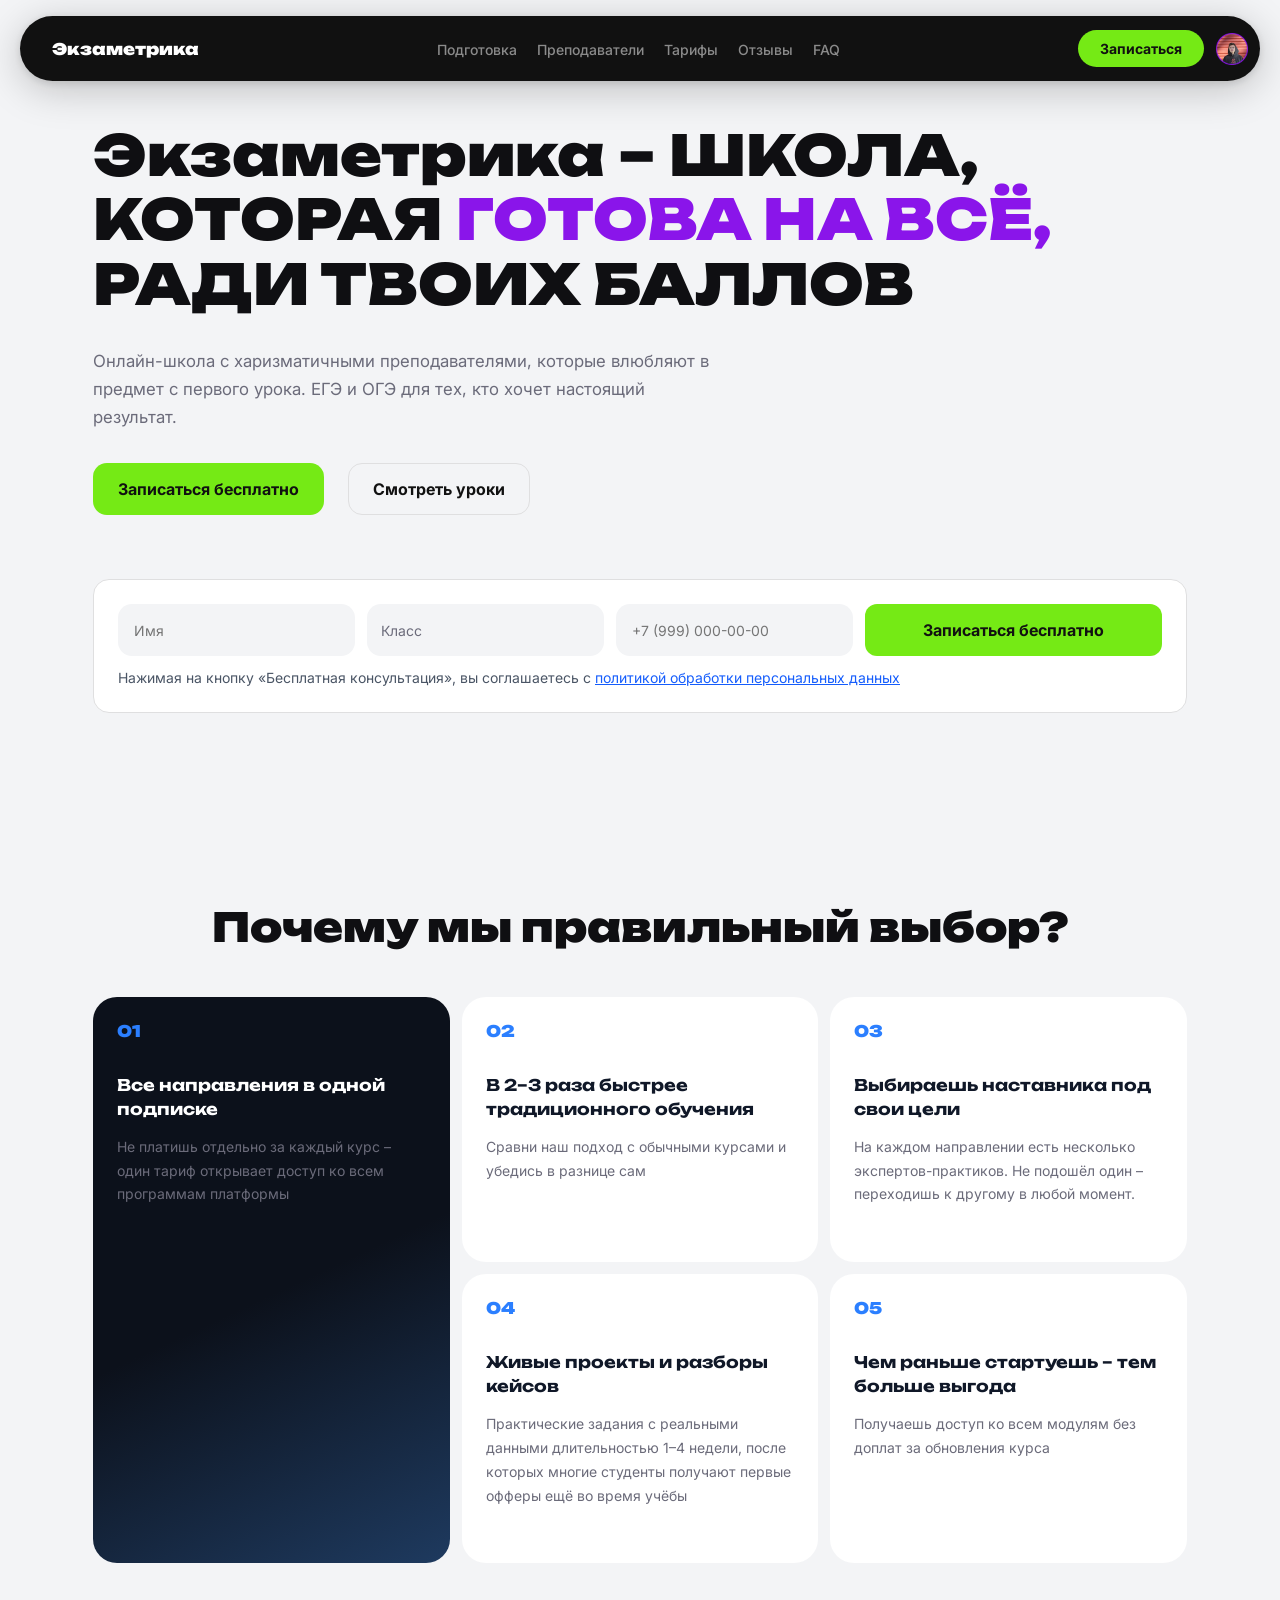
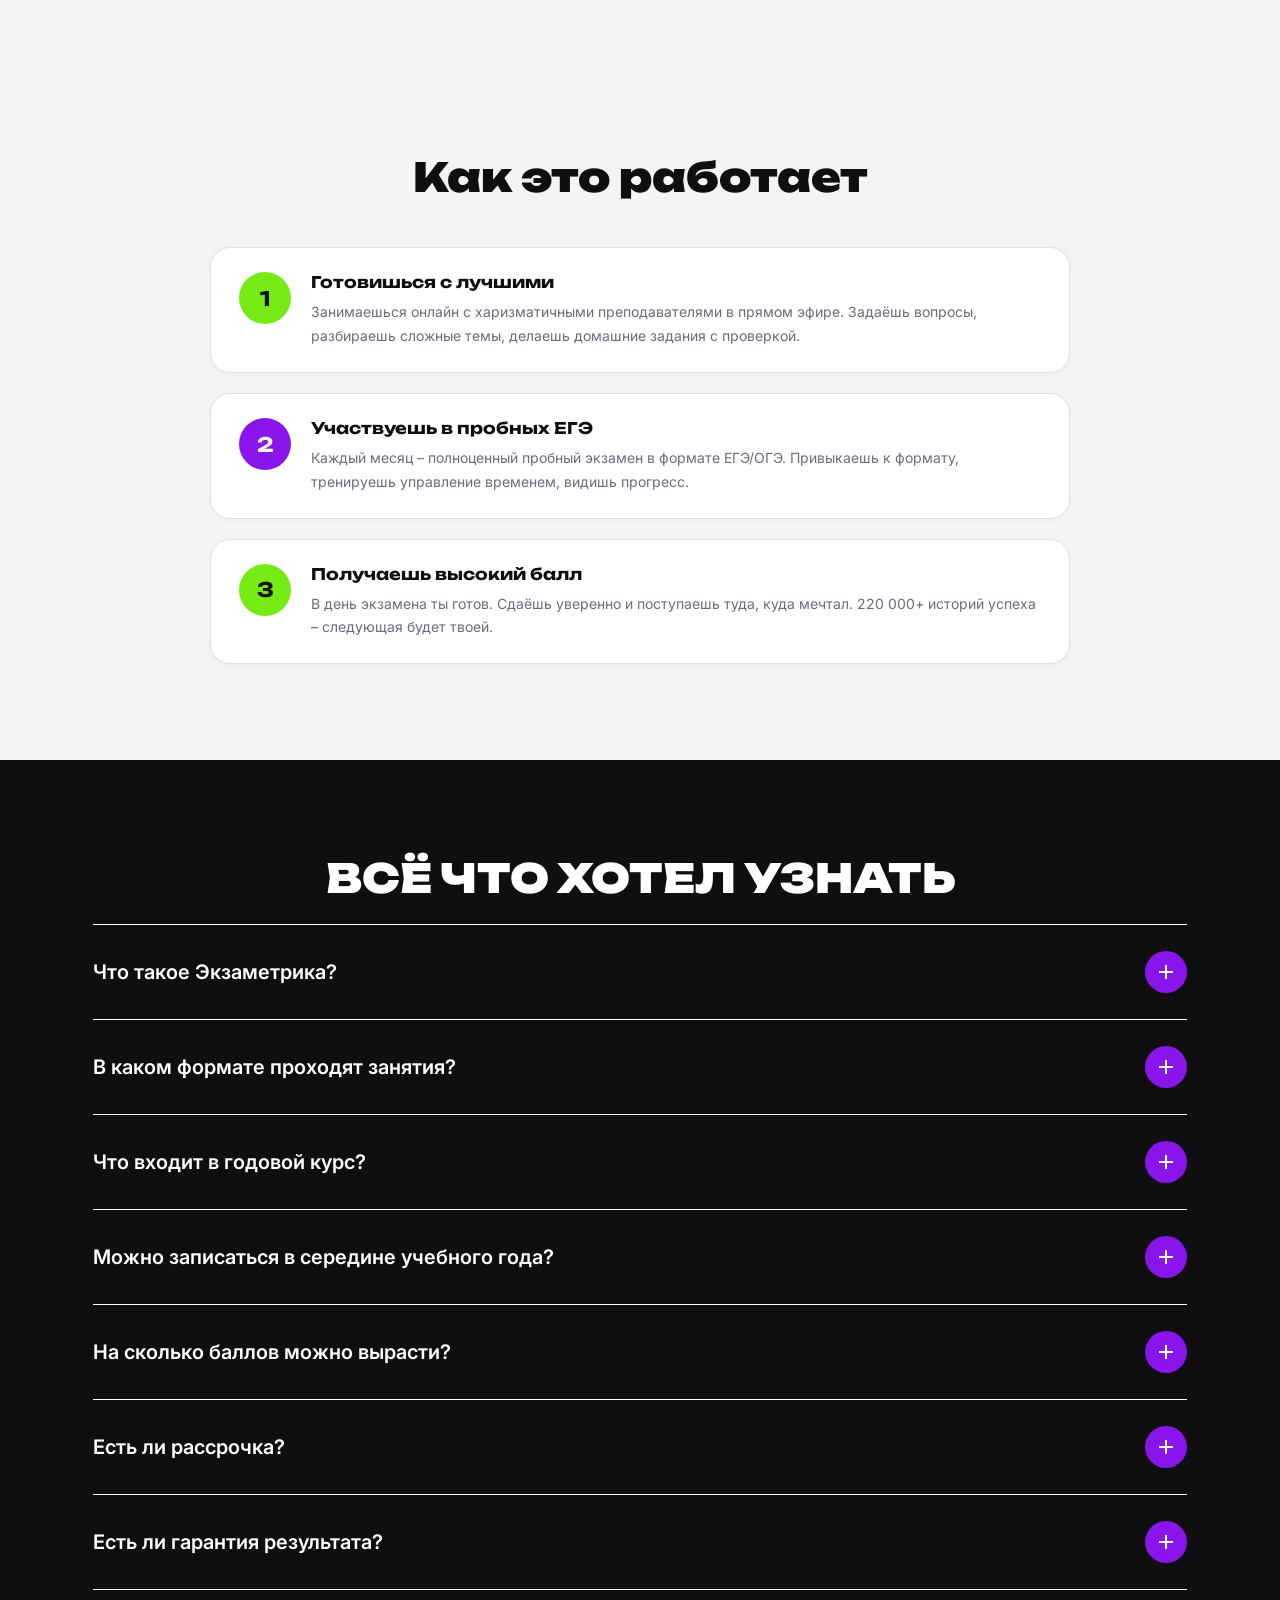
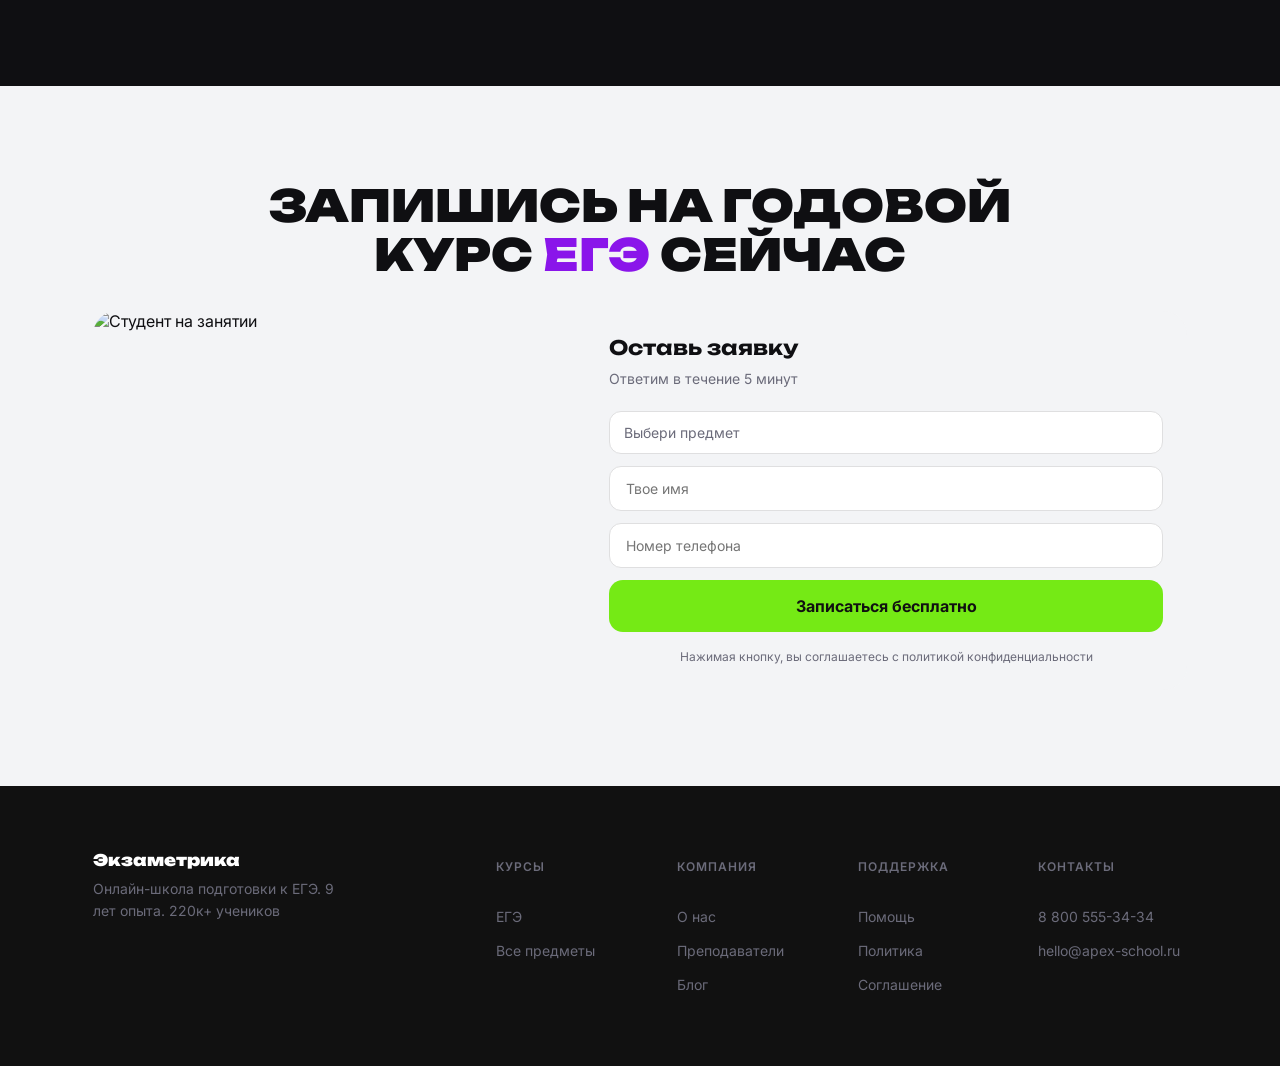
==== pages/index.html @ 59e1dd11 "feat: add backend frontend assets and docker" ====
<!DOCTYPE html>
<html lang="ru">
<head>
<meta charset="UTF-8">
<meta name="viewport" content="width=device-width, initial-scale=1.0">
<title>Экзаметрика — Онлайн-школа подготовки к ЕГЭ и ОГЭ</title>
<link rel="preconnect" href="https://fonts.googleapis.com">
<link rel="preconnect" href="https://fonts.gstatic.com" crossorigin>
<link href="https://fonts.googleapis.com/css2?family=Unbounded:wght@700;900&family=Inter:wght@400;500;600;700&display=swap" rel="stylesheet">
<link rel="stylesheet" href="/styles/style.css">
<style>
  /* ---- page-specific: Landing ---- */
  .nav-wrap{margin-bottom:-92px;} /* let hero sit up under the floating pill nav */

  .hero{padding:150px 24px 96px;}
  .hero-inner{max-width:1094px;margin:0 auto;display:flex;flex-direction:column;gap:64px;}
  .hero-copy{display:flex;flex-direction:column;gap:32px;}
  .hero-copy h1{font-size:56px;font-weight:900;line-height:1.15;}
  .hero-copy h1 .accent{color:var(--purple);}
  .hero-copy p{max-width:640px;color:var(--main-text);font-size:16.8px;line-height:1.65;margin:0;}
  .hero-ctas{display:flex;flex-wrap:wrap;gap:24px;}

  .lead-card{background:var(--white);border:1px solid var(--stroke);border-radius:16px;padding:24px;}
  .lead-form{display:flex;flex-wrap:wrap;gap:12px;}
  .lead-form .field{flex:1 1 160px;background:var(--back);border-radius:14px;padding:14px;display:flex;align-items:center;justify-content:space-between;gap:8px;color:var(--main-text);font-size:14px;}
  .lead-form .field input{border:none;background:transparent;outline:none;width:100%;font-family:'Inter',sans-serif;font-size:14px;color:var(--header);}
  .lead-form .field select{border:none;background:transparent;outline:none;width:100%;font-family:'Inter',sans-serif;font-size:14px;color:var(--main-text);appearance:none;}
  .lead-form .btn-primary{flex:1 1 220px;border-radius:12px;white-space:nowrap;}
  .lead-note{padding-top:12px;font-size:14px;color:#4A5565;line-height:1.4;}
  .lead-note a{color:#155DFC;text-decoration:underline;}

  .why{padding:96px 24px;}
  .why .section-title{margin-bottom:48px;}
  .why-grid{max-width:1094px;margin:0 auto;display:grid;grid-template-columns:1fr 1fr 1fr;gap:12px;}
  .why-card{border-radius:24px;padding:24px;padding-bottom:56px;display:flex;flex-direction:column;gap:32px;min-height:230px;}
  .why-card.feature{background:linear-gradient(155deg, #0C111B 52%, #1E3A5F 100%);color:var(--white);grid-row:span 2;}
  .why-card:not(.feature){background:var(--white);}
  .why-num{font-family:'Unbounded',sans-serif;font-weight:900;font-size:16px;color:var(--blue);}
  .why-card h3{font-family:'Unbounded',sans-serif;font-size:16px;font-weight:700;line-height:1.5;margin-bottom:14px;color:#101828;}
  .why-card.feature h3{color:var(--white);}
  .why-card p{margin:0;font-size:14px;line-height:1.7;color:var(--main-text);}

  .how{padding:96px 24px;}
  .how .section-title{margin-bottom:48px;}
  .how-inner{max-width:860px;margin:0 auto;display:flex;flex-direction:column;gap:20px;}
  .how-step{background:var(--white);border:0.8px solid var(--stroke);border-radius:20px;box-shadow:0 1px 4px rgba(0,0,0,0.04);padding:24px 28px;display:flex;gap:20px;}
  .how-num{flex:0 0 52px;width:52px;height:52px;border-radius:50%;display:flex;align-items:center;justify-content:center;font-family:'Unbounded',sans-serif;font-weight:700;font-size:20px;}
  .how-step:nth-child(odd) .how-num{background:var(--green);color:var(--black);}
  .how-step:nth-child(even) .how-num{background:var(--purple);color:var(--white);}
  .how-text h3{font-family:'Unbounded',sans-serif;font-size:16px;font-weight:700;margin-bottom:8px;}
  .how-text p{margin:0;color:var(--main-text);font-size:14px;line-height:1.7;}

  .faq{background:var(--header);padding:96px 24px;}
  .faq .section-title{color:var(--white);margin-bottom:0;}
  .faq-inner{max-width:1094px;margin:0 auto;padding-top:24px;}
  .faq-item{border-top:0.8px solid var(--white);}
  .faq-item:last-child{border-bottom:0.8px solid var(--white);}
  .faq-q{width:100%;background:none;border:none;cursor:pointer;padding:26px 0;display:flex;align-items:center;justify-content:space-between;gap:16px;color:var(--white);font-size:20px;font-family:'Inter',sans-serif;font-weight:600;text-align:left;}
  .faq-icon{flex:0 0 42px;width:42px;height:42px;border-radius:50%;background:var(--purple);display:flex;align-items:center;justify-content:center;position:relative;}
  .faq-icon::before,.faq-icon::after{content:'';position:absolute;background:var(--white);}
  .faq-icon::before{width:14px;height:2px;}
  .faq-icon::after{width:2px;height:14px;transition:transform .2s ease;}
  .faq-item.open .faq-icon::after{transform:scaleY(0);}
  .faq-a{max-height:0;overflow:hidden;transition:max-height .25s ease;}
  .faq-item.open .faq-a{max-height:220px;}
  .faq-a p{margin:0;padding:0 0 26px;color:#B4B4BC;font-size:15px;line-height:1.7;max-width:800px;}

  .cta-section{padding:96px 24px;}
  .cta-section .section-title{font-size:44px;}
  .cta-section .accent{color:var(--purple);}
  .cta-flex{max-width:1094px;margin:32px auto 0;display:flex;border-radius:24px;overflow:hidden;}
  .cta-flex img{width:45%;object-fit:cover;}
  .cta-form-card{flex:1;background:var(--back);padding:24px;display:flex;flex-direction:column;gap:4px;}
  .cta-form-card h3{font-family:'Unbounded',sans-serif;font-size:20px;font-weight:700;}
  .cta-form-card .sub{color:var(--main-text);font-size:14px;margin:6px 0 20px;}
  .cta-form{display:flex;flex-direction:column;gap:12px;}
  .cta-form .field{background:var(--white);border:0.67px solid var(--stroke);border-radius:12px;padding:12px 14px;display:flex;align-items:center;justify-content:space-between;color:var(--main-text);font-size:14px;}
  .cta-form .field input,.cta-form .field select{border:none;outline:none;background:transparent;width:100%;font-family:'Inter',sans-serif;font-size:14px;color:var(--header);}
  .cta-form .field select{color:var(--main-text);appearance:none;}
  .cta-form .btn-primary{width:100%;}
  .cta-fine{text-align:center;color:var(--main-text);font-size:12px;line-height:1.5;margin-top:4px;}

  /* ---- mobile nav (hamburger) ---- */
  .nav-toggle{display:none;flex-direction:column;justify-content:center;align-items:flex-end;gap:5px;width:38px;height:32px;padding:8px;background:none;border:none;cursor:pointer;flex:0 0 auto;}
  .nav-toggle span{display:block;width:22px;height:2px;background:var(--white);border-radius:2px;}
  .mobile-menu{display:none;flex-direction:column;background:var(--black,#111111);padding:8px 16px 20px;gap:2px;}
  .mobile-menu a{color:#8B8B8B;font-size:15px;font-weight:500;font-family:'Inter',sans-serif;text-decoration:none;padding:14px 4px;border-bottom:1px solid rgba(255,255,255,0.08);}
  .mobile-menu .btn-primary{width:100%;margin-top:12px;}
  .nav-wrap.menu-open .mobile-menu{display:flex;}

  /* ---- footer copyright (mobile only) ---- */
  .footer-copy{display:none;font-size:12px;color:var(--main-text);margin-top:8px;}

  @media (max-width:960px){
    .hero-copy h1{font-size:42px;}
    .why-grid{grid-template-columns:1fr 1fr;}
    .why-card.feature{grid-row:span 1;}
    .cta-flex{flex-direction:column;}
    .cta-flex img{width:100%;height:280px;}
  }

  @media (max-width:640px){
    /* header / nav */
    .nav-wrap{margin-bottom:0;}
    .nav{background:var(--black,#111111);border-radius:0;box-shadow:none;padding:0 16px;height:56px;}
    .logo{font-size:14px;}
    .nav-links,.nav-actions{display:none;}
    .nav-toggle{display:flex;}

    /* hero */
    .hero{padding:32px 16px 48px;}
    .hero-inner{gap:24px;}
    .hero-copy{gap:14px;}
    .hero-copy h1{font-size:32px;line-height:1.25;}
    .hero-copy p{font-size:14px;}
    .hero-ctas{flex-direction:column;gap:12px;width:100%;}
    .hero-ctas button{width:100%;}

    .lead-card{padding:16px;border-radius:16px;}
    .lead-form{flex-direction:column;gap:8px;}
    .lead-form .field,.lead-form .btn-primary{width:100%;flex:1 1 auto;}
    .lead-note{font-size:12px;}

    /* why */
    .why{padding:48px 16px;}
    .why .section-title{font-size:24px;margin-bottom:24px;}
    .why-grid{grid-template-columns:1fr;gap:12px;}
    .why-card{padding:24px;padding-bottom:24px;min-height:0;gap:24px;}
    .why-num{font-size:18px;font-family:'Inter',sans-serif;font-weight:600;}
    .why-card h3{font-size:14px;margin-bottom:12px;}

    /* how */
    .how{padding:0 16px 48px;}
    .how .section-title{font-size:24px;margin-bottom:24px;}
    .how-inner{gap:16px;}
    .how-step{padding:16px;border-radius:20px;gap:16px;}
    .how-num{width:52px;height:52px;flex:0 0 52px;font-size:20px;}

    /* faq */
    .faq{padding:48px 16px;}
    .faq .section-title{font-size:24px;}
    .faq-q{font-size:16px;padding:20px 0;gap:12px;}
    .faq-a p{font-size:14px;padding-bottom:20px;}

    /* cta */
    .cta-section{padding:48px 16px;}
    .cta-section .section-title{font-size:24px;}
    .cta-flex{border-radius:24px;outline:0.8px solid var(--stroke);outline-offset:-0.8px;}
    .cta-flex img{height:200px;}
    .cta-form-card{padding:24px;}
    .cta-fine{font-size:12px;}

    /* footer */
    .footer-inner{flex-direction:column;align-items:flex-start;gap:24px;padding:32px 16px 24px;}
    .footer-cols{flex-direction:column;gap:24px;width:100%;}
    .footer-copy{display:block;}
  }
</style>
</head>
<body>

<!-- =========================== HEADER =========================== -->
<div class="nav-wrap">
  <nav class="nav">
    <span class="logo">Экзаметрика</span>
    <ul class="nav-links">
      <li><a href="#how">Подготовка</a></li>
      <li><a href="#faq">Преподаватели</a></li>
      <li><a href="#cta">Тарифы</a></li>
      <li><a href="about.html#testimonials">Отзывы</a></li>
      <li><a href="#faq">FAQ</a></li>
    </ul>
    <div class="nav-actions">
      <button class="btn-primary btn-pill">Записаться</button>
      <!-- ===== АВАТАР ===== -->
      <a href="/dashboard" class="nav-avatar" id="navAvatar" title="Личный кабинет">
        <img src="/assets/Avatar.png" alt="Аватар пользователя" width="32" height="32" id="avatarImage">
      </a>
      <!-- ================= -->
    </div>
    <button class="nav-toggle" aria-label="Открыть меню" onclick="document.querySelector('.nav-wrap').classList.toggle('menu-open')">
      <span></span><span></span><span></span>
    </button>
  </nav>
  <div class="mobile-menu">
    <a href="#how">Подготовка</a>
    <a href="#faq">Преподаватели</a>
    <a href="#cta">Тарифы</a>
    <a href="about.html#testimonials">Отзывы</a>
    <a href="#faq">FAQ</a>
    <button class="btn-primary">Записаться</button>
    <a href="/dashboard" class="mobile-avatar">Личный кабинет</a>
  </div>
</div>
<!-- ================================================================= -->

<header class="hero">
  <div class="hero-inner">
    <div class="hero-copy">
      <h1>Экзаметрика – ШКОЛА,<br>КОТОРАЯ <span class="accent">ГОТОВА НА ВСЁ,</span><br>РАДИ ТВОИХ БАЛЛОВ</h1>
      <p>Онлайн-школа с харизматичными преподавателями, которые влюбляют в предмет с первого урока. ЕГЭ и ОГЭ для тех, кто хочет настоящий результат.</p>
      <div class="hero-ctas">
        <button class="btn-primary">Записаться бесплатно</button>
        <button class="btn-outline">Смотреть уроки</button>
      </div>
    </div>

    <div class="lead-card">
      <form class="lead-form" onsubmit="return false;">
        <label class="field"><input type="text" placeholder="Имя"></label>
        <label class="field">
          <select>
            <option value="" selected disabled>Класс</option>
            <option>9 класс</option>
            <option>10 класс</option>
            <option>11 класс</option>
          </select>
        </label>
        <label class="field"><input type="tel" placeholder="+7 (999) 000-00-00"></label>
        <button type="submit" class="btn-primary">Записаться бесплатно</button>
      </form>
      <div class="lead-note">Нажимая на кнопку «Бесплатная консультация», вы соглашаетесь с <a href="#">политикой обработки персональных данных</a></div>
    </div>
  </div>
</header>

<section class="why" id="why">
  <h2 class="section-title">Почему мы правильный выбор?</h2>
  <div class="why-grid">
    <div class="why-card feature">
      <span class="why-num">01</span>
      <div>
        <h3>Все направления в одной подписке</h3>
        <p>Не платишь отдельно за каждый курс – один тариф открывает доступ ко всем программам платформы</p>
      </div>
    </div>
    <div class="why-card">
      <span class="why-num">02</span>
      <div>
        <h3>В 2–3 раза быстрее традиционного обучения</h3>
        <p>Сравни наш подход с обычными курсами и убедись в разнице сам</p>
      </div>
    </div>
    <div class="why-card">
      <span class="why-num">03</span>
      <div>
        <h3>Выбираешь наставника под свои цели</h3>
        <p>На каждом направлении есть несколько экспертов-практиков. Не подошёл один – переходишь к другому в любой момент.</p>
      </div>
    </div>
    <div class="why-card">
      <span class="why-num">04</span>
      <div>
        <h3>Живые проекты и разборы кейсов</h3>
        <p>Практические задания с реальными данными длительностью 1–4 недели, после которых многие студенты получают первые офферы ещё во время учёбы</p>
      </div>
    </div>
    <div class="why-card">
      <span class="why-num">05</span>
      <div>
        <h3>Чем раньше стартуешь – тем больше выгода</h3>
        <p>Получаешь доступ ко всем модулям без доплат за обновления курса</p>
      </div>
    </div>
  </div>
</section>

<section class="how" id="how">
  <h2 class="section-title">Как это работает</h2>
  <div class="how-inner">
    <div class="how-step">
      <div class="how-num">1</div>
      <div class="how-text">
        <h3>Готовишься с лучшими</h3>
        <p>Занимаешься онлайн с харизматичными преподавателями в прямом эфире. Задаёшь вопросы, разбираешь сложные темы, делаешь домашние задания с проверкой.</p>
      </div>
    </div>
    <div class="how-step">
      <div class="how-num">2</div>
      <div class="how-text">
        <h3>Участвуешь в пробных ЕГЭ</h3>
        <p>Каждый месяц – полноценный пробный экзамен в формате ЕГЭ/ОГЭ. Привыкаешь к формату, тренируешь управление временем, видишь прогресс.</p>
      </div>
    </div>
    <div class="how-step">
      <div class="how-num">3</div>
      <div class="how-text">
        <h3>Получаешь высокий балл</h3>
        <p>В день экзамена ты готов. Сдаёшь уверенно и поступаешь туда, куда мечтал. 220 000+ историй успеха – следующая будет твоей.</p>
      </div>
    </div>
  </div>
</section>

<section class="faq" id="faq">
  <h2 class="section-title">ВСЁ ЧТО ХОТЕЛ УЗНАТЬ</h2>
  <div class="faq-inner">
    <div class="faq-item">
      <button class="faq-q"><span>Что такое Экзаметрика?</span><span class="faq-icon"></span></button>
      <div class="faq-a"><p>Экзаметрика — онлайн-школа подготовки к ЕГЭ и ОГЭ с 9-летним опытом и более чем 220 000 учеников, прошедших курс.</p></div>
    </div>
    <div class="faq-item">
      <button class="faq-q"><span>В каком формате проходят занятия?</span><span class="faq-icon"></span></button>
      <div class="faq-a"><p>Занятия проходят онлайн в прямом эфире с преподавателем: можно задавать вопросы в моменте и получать обратную связь по домашним заданиям.</p></div>
    </div>
    <div class="faq-item">
      <button class="faq-q"><span>Что входит в годовой курс?</span><span class="faq-icon"></span></button>
      <div class="faq-a"><p>Полная программа предмета, ежемесячные пробные экзамены, проверка домашних заданий и доступ ко всем обновлениям курса без доплат.</p></div>
    </div>
    <div class="faq-item">
      <button class="faq-q"><span>Можно записаться в середине учебного года?</span><span class="faq-icon"></span></button>
      <div class="faq-a"><p>Да, запись открыта в любое время — программа построена так, чтобы можно было быстро наверстать пройденные темы.</p></div>
    </div>
    <div class="faq-item">
      <button class="faq-q"><span>На сколько баллов можно вырасти?</span><span class="faq-icon"></span></button>
      <div class="faq-a"><p>Рост зависит от стартового уровня и вовлечённости, но регулярные пробные экзамены помогают отслеживать прогресс каждый месяц.</p></div>
    </div>
    <div class="faq-item">
      <button class="faq-q"><span>Есть ли рассрочка?</span><span class="faq-icon"></span></button>
      <div class="faq-a"><p>Да, оплату можно разбить на несколько платежей — подробности уточняйте у менеджера при записи.</p></div>
    </div>
    <div class="faq-item">
      <button class="faq-q"><span>Есть ли гарантия результата?</span><span class="faq-icon"></span></button>
      <div class="faq-a"><p>Мы даём чёткую структуру подготовки и регулярный контроль прогресса, чтобы результат зависел только от системной работы, а не от случая.</p></div>
    </div>
  </div>
</section>

<section class="cta-section" id="cta">
  <h2 class="section-title">ЗАПИШИСЬ НА ГОДОВОЙ<br>КУРС <span class="accent">ЕГЭ</span> СЕЙЧАС</h2>
  <div class="cta-flex">
    <img src="https://placehold.co/563x393" alt="Студент на занятии">
    <div class="cta-form-card">
      <h3>Оставь заявку</h3>
      <p class="sub">Ответим в течение 5 минут</p>
      <form class="cta-form" onsubmit="return false;">
        <label class="field">
          <select>
            <option value="" selected disabled>Выбери предмет</option>
            <option>Русский язык</option>
            <option>Математика</option>
            <option>Обществознание</option>
            <option>Физика</option>
          </select>
        </label>
        <label class="field"><input type="text" placeholder="Твое имя"></label>
        <label class="field"><input type="tel" placeholder="Номер телефона"></label>
        <button type="submit" class="btn-primary">Записаться бесплатно</button>
        <div class="cta-fine">Нажимая кнопку, вы соглашаетесь с политикой конфиденциальности</div>
      </form>
    </div>
  </div>
</section>

<!-- =========================== FOOTER (future: includes/footer.php) =========================== -->
<footer class="site-footer">
  <div class="footer-inner">
    <div class="footer-brand">
      <span class="logo">Экзаметрика</span>
      <p>Онлайн-школа подготовки к ЕГЭ. 9 лет опыта. 220к+ учеников</p>
      <div class="footer-copy">© 2026 Экзаметрика. Все права защищены.</div>
    </div>
    <div class="footer-cols">
      <div class="footer-col">
        <span class="label">КУРСЫ</span>
        <a href="#">ЕГЭ</a>
        <a href="#">Все предметы</a>
      </div>
      <div class="footer-col">
        <span class="label">КОМПАНИЯ</span>
        <a href="about.html">О нас</a>
        <a href="#">Преподаватели</a>
        <a href="#">Блог</a>
      </div>
      <div class="footer-col">
        <span class="label">ПОДДЕРЖКА</span>
        <a href="#">Помощь</a>
        <a href="#">Политика</a>
        <a href="#">Соглашение</a>
      </div>
      <div class="footer-col">
        <span class="label">КОНТАКТЫ</span>
        <span>8 800 555-34-34</span>
        <span>hello@apex-school.ru</span>
      </div>
    </div>
  </div>
</footer>
<!-- ============================================================================================ -->

<script>
  document.querySelectorAll('.faq-item').forEach(function(item){
    item.querySelector('.faq-q').addEventListener('click', function(){
      var isOpen = item.classList.contains('open');
      document.querySelectorAll('.faq-item.open').forEach(function(el){ el.classList.remove('open'); });
      if(!isOpen){ item.classList.add('open'); }
    });
  });

  // close mobile menu when a link inside it is clicked
  document.querySelectorAll('.mobile-menu a, .mobile-menu button').forEach(function(el){
    el.addEventListener('click', function(){
      document.querySelector('.nav-wrap').classList.remove('menu-open');
    });
  });
</script>

</body>
</html>
---- styles/style.css ----
/* =====================================================================
   ЭКЗАМЕТРИКА — shared stylesheet
   Loaded by every page. Holds design tokens, the two nav variants
   (marketing pill nav + logged-in app nav), the shared footer, buttons
   and card primitives, so page-specific CSS only has to describe that
   page's unique layout.

   Future backend note: header/nav markup and footer markup are
   identical byte-for-byte across pages on purpose — when the PHP
   backend lands, these blocks become includes/header.php and
   includes/footer.php with zero markup changes needed.
   ===================================================================== */

:root{
  --black:#111111;
  --header:#0F0F12;
  --white:#ffffff;
  --back:#F3F4F6;
  --stroke:#DFDFE0;
  --main-text:#6B6B7A;
  --green:#75EA15;
  --purple:#8A15EA;
  --blue:#2B7FFF;
  --dark-blue:#1E3A5F;
  --red:#F04438;
  --orange:#F79009;
  --green-alt:#12B76A;
  --status-done-bg:#E2FCDA;
  --status-done-text:#1E5A13;
  --status-progress-bg:#FFF1CC;
  --status-progress-text:#8A5C00;
  --status-none-bg:#F3F4F6;
  --status-none-text:#4E4E5E;
  --video-bg:#E8F0FF;
}

*{box-sizing:border-box;}
html{scroll-behavior:smooth;}
body{
  margin:0;
  font-family:'Inter',sans-serif;
  color:var(--header);
  background:var(--back);
  -webkit-font-smoothing:antialiased;
}
h1,h2,h3,.display{
  font-family:'Unbounded',sans-serif;
  margin:0;
}
a{color:inherit;text-decoration:none;}
img{max-width:100%;display:block;}
ul{list-style:none;margin:0;padding:0;}

.container{max-width:1094px;margin:0 auto;padding:0 24px;}
.wide-container{max-width:1440px;margin:0 auto;padding:0 24px;}

.section-title{
  text-align:center;
  font-size:40px;
  font-weight:900;
  line-height:1.1;
}

/* ---------- Buttons ---------- */
button,.btn{
  font-family:'Inter',sans-serif;
  font-weight:700;
  font-size:16px;
  border:none;
  cursor:pointer;
  border-radius:14px;
  padding:16px 25px;
  text-align:center;
  transition:transform .15s ease, box-shadow .15s ease;
}
.btn-primary{background:var(--green);color:var(--black);}
.btn-primary:hover{transform:translateY(-1px);box-shadow:0 6px 16px rgba(117,234,21,0.35);}
.btn-outline{background:transparent;color:var(--black);outline:1px solid var(--stroke);outline-offset:-1px;}
.btn-outline:hover{background:rgba(0,0,0,0.03);}
.btn-soft{
  background:var(--back);
  color:var(--black);
  border-radius:14px;
  padding:12px 25px;
  font-weight:700;
  font-size:16px;
  width:100%;
  text-align:center;
}
.btn-soft:hover{background:#e9eaec;}
.btn-pill{
  border-radius:100px;
  padding:10px 22px;
  font-size:14px;
  white-space:nowrap;
}

/* ---------- Cards ---------- */
.card{
  background:var(--white);
  border:1px solid var(--stroke);
  border-radius:24px;
  padding:32px;
}
.mini-stat{
  background:var(--white);
  border:1px solid var(--stroke);
  border-radius:20px;
  padding:20px 24px;
  display:flex;
  flex-direction:column;
  gap:4px;
  min-width:130px;
  flex:1;
}
.mini-stat .num{font-family:'Inter',sans-serif;font-weight:600;font-size:24px;}
.mini-stat .label{color:var(--main-text);font-size:14px;}

/* =====================================================================
   MARKETING NAV — public/marketing pages (landing, about, etc.)
   ===================================================================== */
.nav-wrap{
  position:sticky;
  top:16px;
  z-index:50;
  display:flex;
  justify-content:center;
  padding:0 20px;
}
.nav{
  width:100%;
  max-width:1320px;
  background:var(--black);
  border-radius:100px;
  box-shadow:0 2px 8px rgba(0,0,0,0.12), 0 8px 40px rgba(0,0,0,0.22);
  display:flex;
  align-items:center;
  justify-content:space-between;
  padding:14px 12px 14px 32px;
  gap:16px;
}
.nav .logo{color:var(--white);font-size:16px;font-weight:900;white-space:nowrap;font-family:'Unbounded',sans-serif;}
.nav-links{display:flex;align-items:center;gap:20px;}
.nav-links a{color:#8B8B8B;font-size:14px;font-weight:500;}
.nav-links a:hover,.nav-links a.active{color:var(--white);}
.nav-actions{display:flex;align-items:center;gap:12px;}

/* =====================================================================
   APP NAV — logged-in student area (dashboard, knowledge base, etc.)
   ===================================================================== */
.app-nav-wrap{padding:24px 60px 0;}
.app-nav{
  height:64px;
  padding:0 10px 0 40px;
  background:var(--black);
  border-radius:100px;
  box-shadow:0 2px 8px rgba(0,0,0,0.12);
  display:flex;
  align-items:center;
  justify-content:space-between;
  gap:16px;
}
.app-nav .logo{color:var(--white);font-size:16px;font-weight:900;font-family:'Unbounded',sans-serif;}
.app-nav-links{display:flex;align-items:center;gap:24px;}
.app-nav-links a{color:#8B8B8B;font-size:14px;font-weight:500;}
.app-nav-links a:hover{color:#cfcfcf;}
.app-nav-links a.active{color:var(--white);}
.app-nav-actions{display:flex;align-items:center;gap:16px;}
.score-badge{
  padding:6px 12px;
  background:var(--dark-blue);
  border-radius:100px;
  color:var(--green);
  font-size:12px;
  font-weight:700;
  white-space:nowrap;
}
.avatar{width:36px;height:36px;border-radius:50%;object-fit:cover;}

/* Breadcrumb (app pages) */
.breadcrumb-wrap{padding:16px 60px;}
.breadcrumb{display:flex;flex-wrap:wrap;align-items:center;gap:8px;font-size:14px;color:#737373;}
.breadcrumb a{color:#737373;}
.breadcrumb a:hover{color:var(--header);}
.breadcrumb .sep{font-size:12px;color:#737373;}
.breadcrumb .current{color:#1A1A1A;}

/* Shared width for content under the app nav */
.app-container{max-width:1096px;margin:0 auto;padding:0 24px 96px;}

/* =====================================================================
   FOOTER — identical on every page
   ===================================================================== */
.site-footer{background:var(--black);padding:64px 24px;}
.footer-inner{
  max-width:1094px;
  margin:0 auto;
  display:flex;
  flex-wrap:wrap;
  gap:48px;
  justify-content:space-between;
}
.footer-brand{flex:1 1 260px;display:flex;flex-direction:column;gap:8px;}
.footer-brand .logo{color:var(--white);font-family:'Unbounded',sans-serif;font-weight:900;font-size:16px;}
.footer-brand p{margin:0;color:var(--main-text);font-size:14px;line-height:1.6;max-width:260px;}
.footer-cols{display:flex;flex-wrap:wrap;gap:32px;flex:2 1 500px;}
.footer-col{flex:1 1 130px;display:flex;flex-direction:column;}
.footer-col .label{color:var(--main-text);font-size:12px;font-weight:600;letter-spacing:1px;margin-bottom:16px;}
.footer-col a,.footer-col span{color:var(--main-text);font-size:14px;line-height:24px;padding:5px 0;}
.footer-col a:hover{color:var(--white);}

/* =====================================================================
   Responsive — shared chrome
   ===================================================================== */
@media (max-width:960px){
  .nav-links,.app-nav-links{display:none;}
  .section-title{font-size:32px;}
}
@media (max-width:640px){
  .nav{padding:10px 10px 10px 20px;}
  .app-nav-wrap{padding:16px 20px 0;}
  .app-nav{padding:0 8px 0 20px;}
  .breadcrumb-wrap{padding:12px 20px;}
  .site-footer{padding:48px 20px;}
}
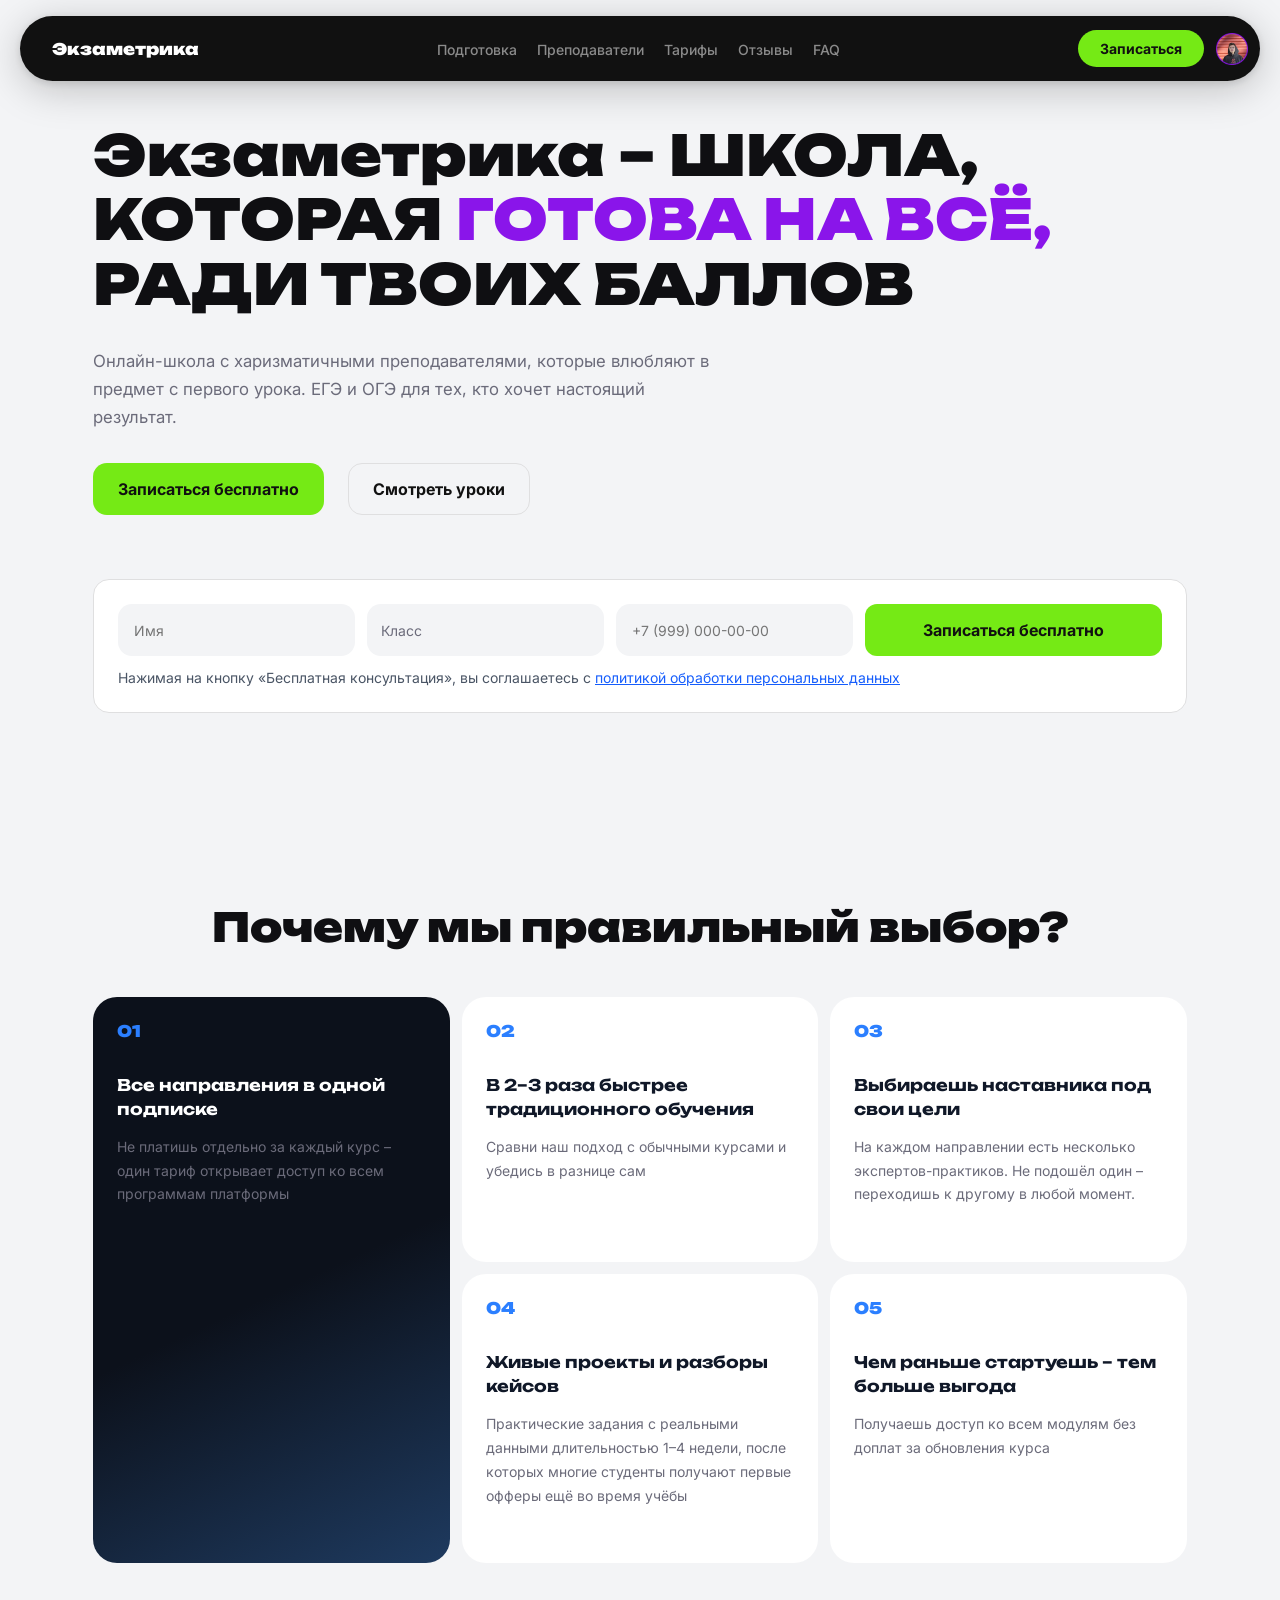
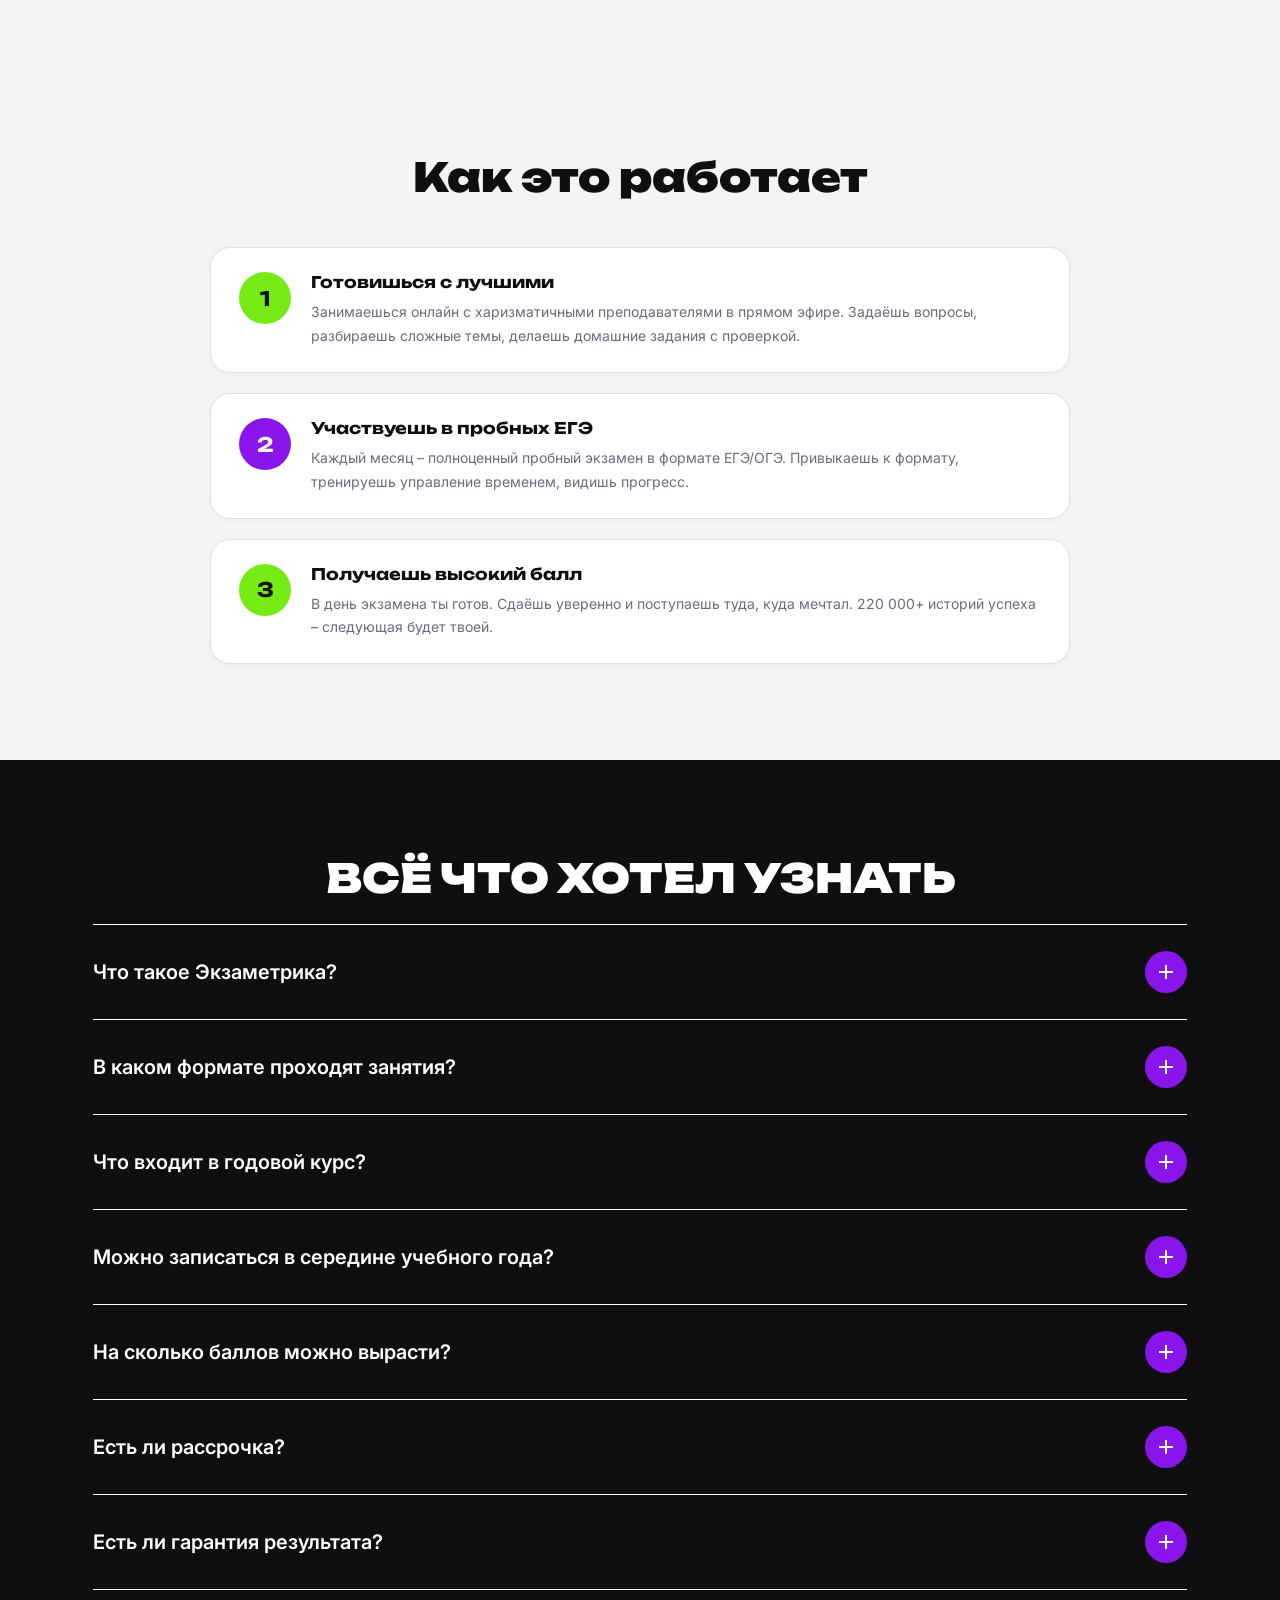
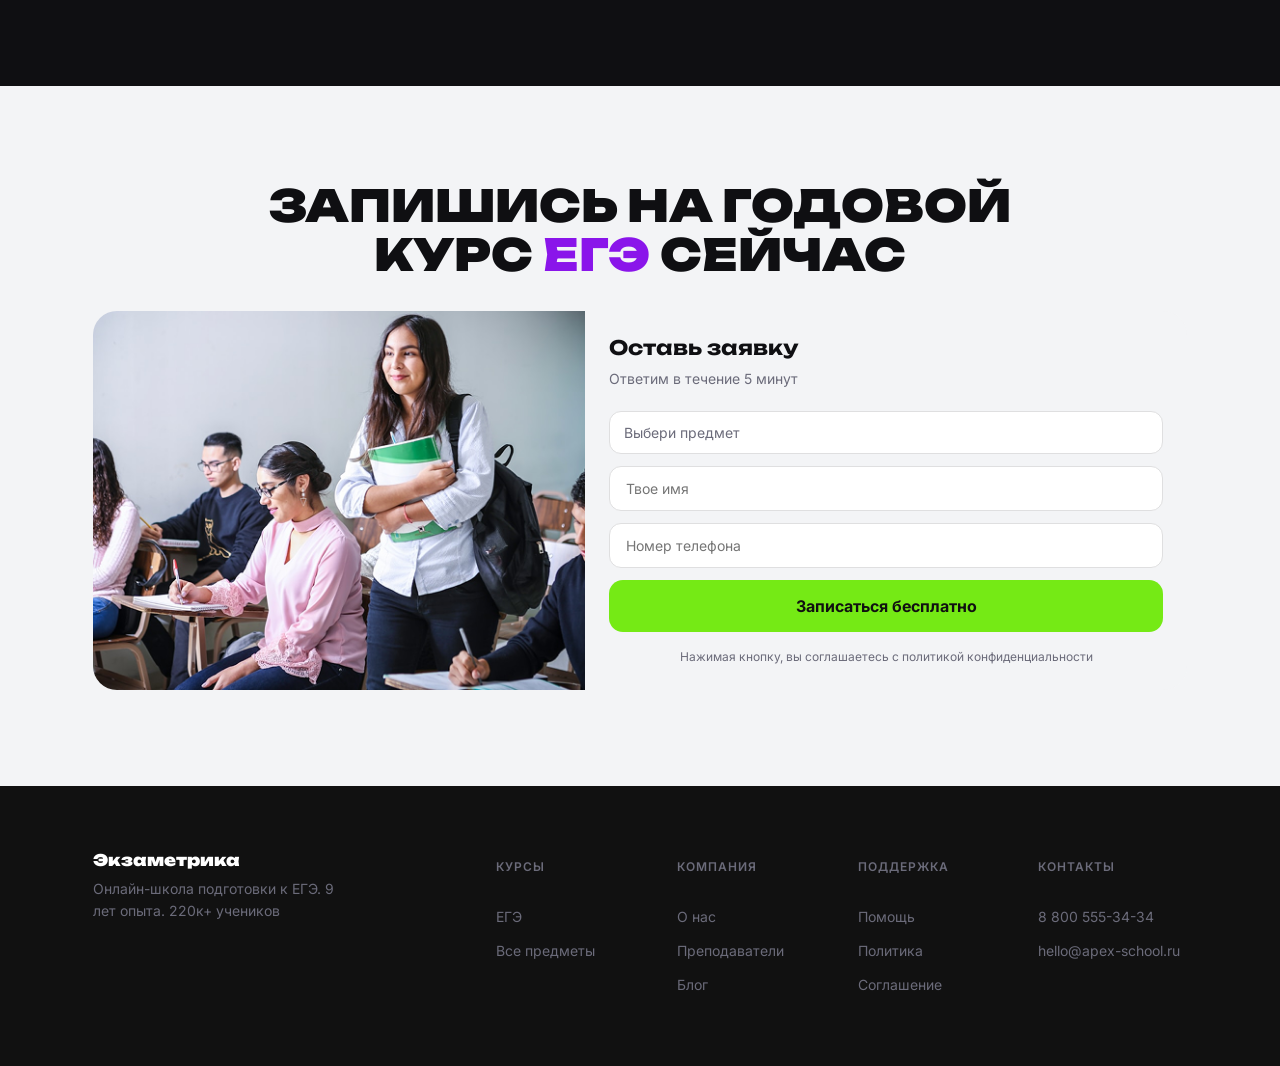
==== commit 29207984: "fix: add assets, fix href" ====
--- a/pages/index.html
+++ b/pages/index.html
@@ -162,10 +162,10 @@
 <!-- =========================== HEADER =========================== -->
 <div class="nav-wrap">
   <nav class="nav">
-    <span class="logo">Экзаметрика</span>
+    <a href="/pages/index.html"><span class="logo">Экзаметрика</span></a>
     <ul class="nav-links">
       <li><a href="#how">Подготовка</a></li>
-      <li><a href="#faq">Преподаватели</a></li>
+      <li><a href="/pages/teachers.html">Преподаватели</a></li>
       <li><a href="#cta">Тарифы</a></li>
       <li><a href="about.html#testimonials">Отзывы</a></li>
       <li><a href="#faq">FAQ</a></li>
@@ -173,7 +173,7 @@
     <div class="nav-actions">
       <button class="btn-primary btn-pill">Записаться</button>
       <!-- ===== АВАТАР ===== -->
-      <a href="/dashboard" class="nav-avatar" id="navAvatar" title="Личный кабинет">
+      <a href="/pages/dashboard.html" class="nav-avatar" id="navAvatar" title="Личный кабинет">
         <img src="/assets/Avatar.png" alt="Аватар пользователя" width="32" height="32" id="avatarImage">
       </a>
       <!-- ================= -->
@@ -189,7 +189,7 @@
     <a href="about.html#testimonials">Отзывы</a>
     <a href="#faq">FAQ</a>
     <button class="btn-primary">Записаться</button>
-    <a href="/dashboard" class="mobile-avatar">Личный кабинет</a>
+    <a href="/pages/dashboard.html" class="mobile-avatar">Личный кабинет</a>
   </div>
 </div>
 <!-- ================================================================= -->
@@ -200,12 +200,12 @@
       <h1>Экзаметрика – ШКОЛА,<br>КОТОРАЯ <span class="accent">ГОТОВА НА ВСЁ,</span><br>РАДИ ТВОИХ БАЛЛОВ</h1>
       <p>Онлайн-школа с харизматичными преподавателями, которые влюбляют в предмет с первого урока. ЕГЭ и ОГЭ для тех, кто хочет настоящий результат.</p>
       <div class="hero-ctas">
-        <button class="btn-primary">Записаться бесплатно</button>
-        <button class="btn-outline">Смотреть уроки</button>
-      </div>
-    </div>
-
-    <div class="lead-card">
+        <a href="#lead-card"><button class="btn-primary">Записаться бесплатно</button></a>
+        <a href="/pages/knowledge-base.html"><button class="btn-outline">Смотреть уроки</button></a>
+      </div>
+    </div>
+
+    <div class="lead-card" id="lead-card">
       <form class="lead-form" onsubmit="return false;">
         <label class="field"><input type="text" placeholder="Имя"></label>
         <label class="field">
@@ -219,7 +219,7 @@
         <label class="field"><input type="tel" placeholder="+7 (999) 000-00-00"></label>
         <button type="submit" class="btn-primary">Записаться бесплатно</button>
       </form>
-      <div class="lead-note">Нажимая на кнопку «Бесплатная консультация», вы соглашаетесь с <a href="#">политикой обработки персональных данных</a></div>
+      <div class="lead-note">Нажимая на кнопку «Бесплатная консультация», вы соглашаетесь с <a href="/pages/privacy.html">политикой обработки персональных данных</a></div>
     </div>
   </div>
 </header>
@@ -329,7 +329,7 @@
 <section class="cta-section" id="cta">
   <h2 class="section-title">ЗАПИШИСЬ НА ГОДОВОЙ<br>КУРС <span class="accent">ЕГЭ</span> СЕЙЧАС</h2>
   <div class="cta-flex">
-    <img src="https://placehold.co/563x393" alt="Студент на занятии">
+    <img src="/assets/Rectangle 2.png" alt="Студент на занятии">
     <div class="cta-form-card">
       <h3>Оставь заявку</h3>
       <p class="sub">Ответим в течение 5 минут</p>
@@ -364,19 +364,19 @@
       <div class="footer-col">
         <span class="label">КУРСЫ</span>
         <a href="#">ЕГЭ</a>
-        <a href="#">Все предметы</a>
+        <a href="/pages/knowledge-base.html">Все предметы</a>
       </div>
       <div class="footer-col">
         <span class="label">КОМПАНИЯ</span>
         <a href="about.html">О нас</a>
-        <a href="#">Преподаватели</a>
-        <a href="#">Блог</a>
+        <a href="/pages/teachers.html">Преподаватели</a>
+        <a href="/pages/blog.html">Блог</a>
       </div>
       <div class="footer-col">
         <span class="label">ПОДДЕРЖКА</span>
-        <a href="#">Помощь</a>
-        <a href="#">Политика</a>
-        <a href="#">Соглашение</a>
+        <a href="/pages/support.html">Помощь</a>
+        <a href="/pages/privacy.html">Политика</a>
+        <a href="/pages/privacy.html">Соглашение</a>
       </div>
       <div class="footer-col">
         <span class="label">КОНТАКТЫ</span>
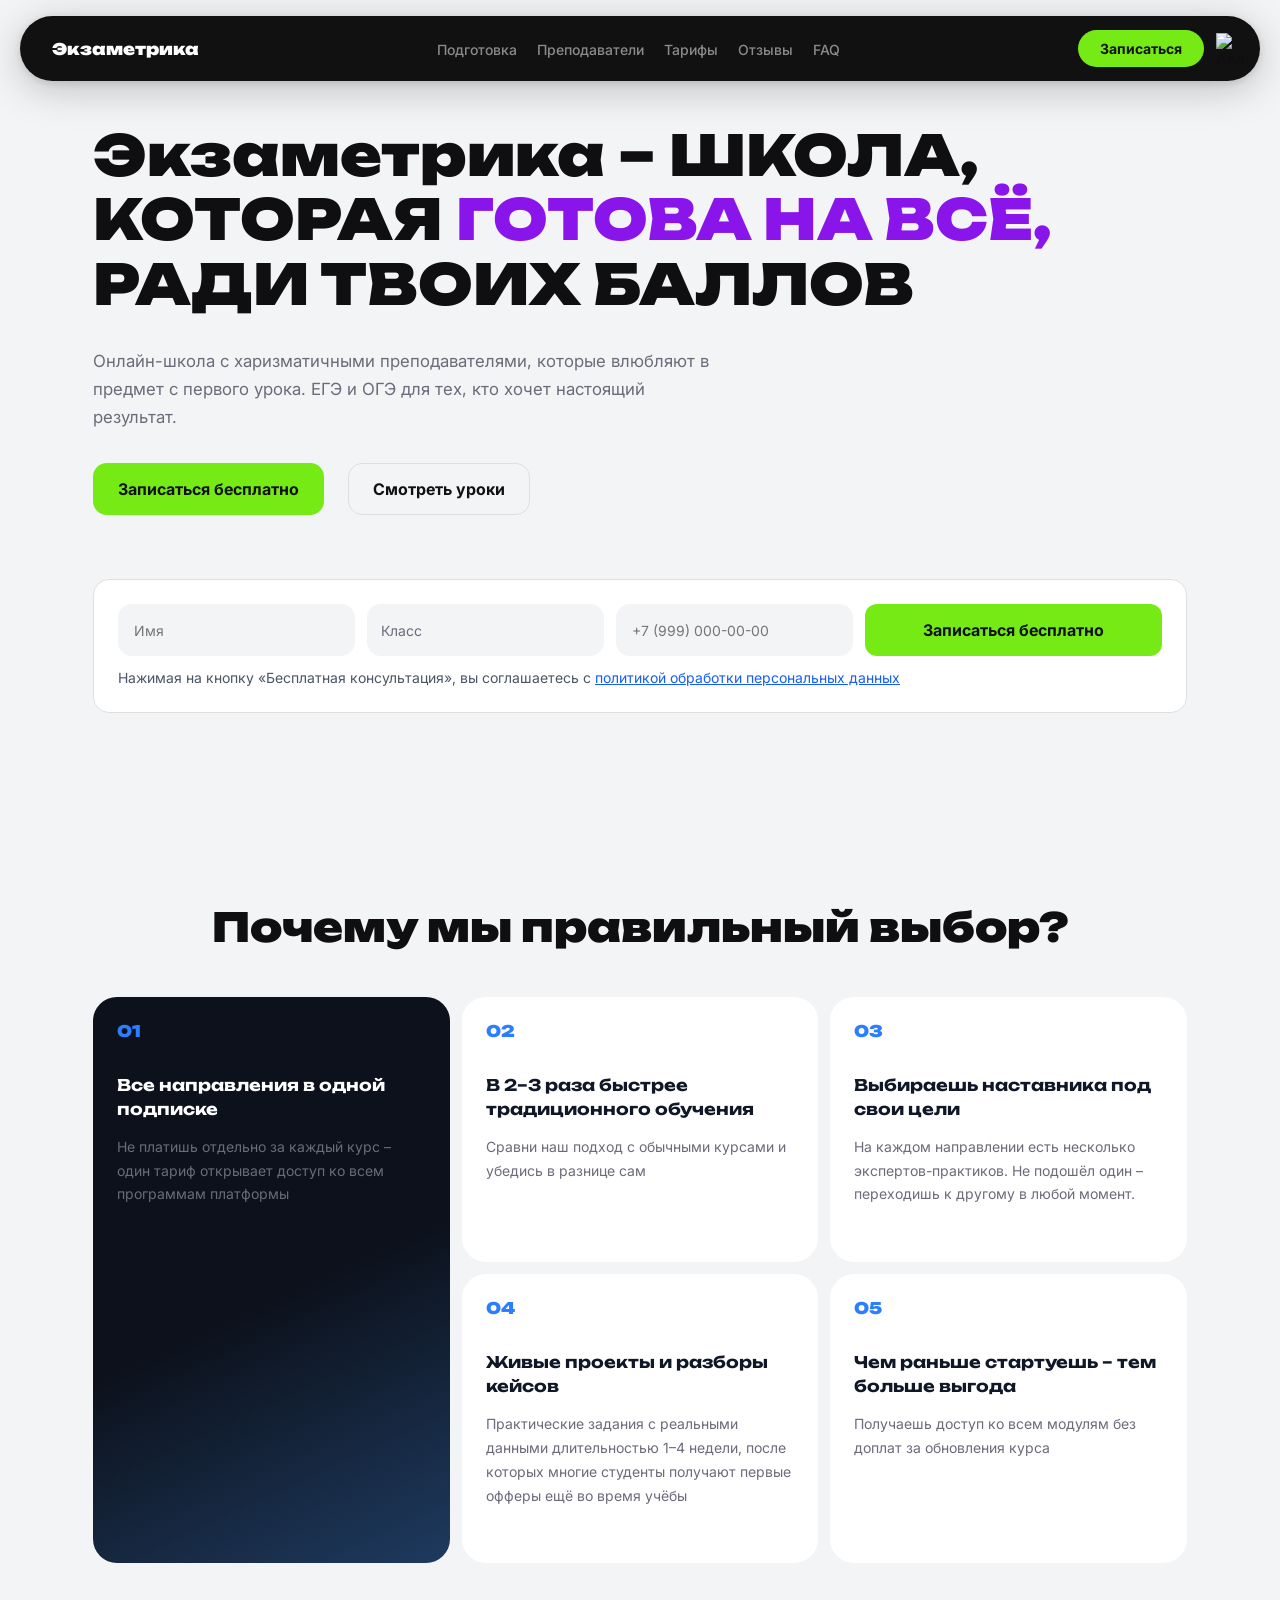
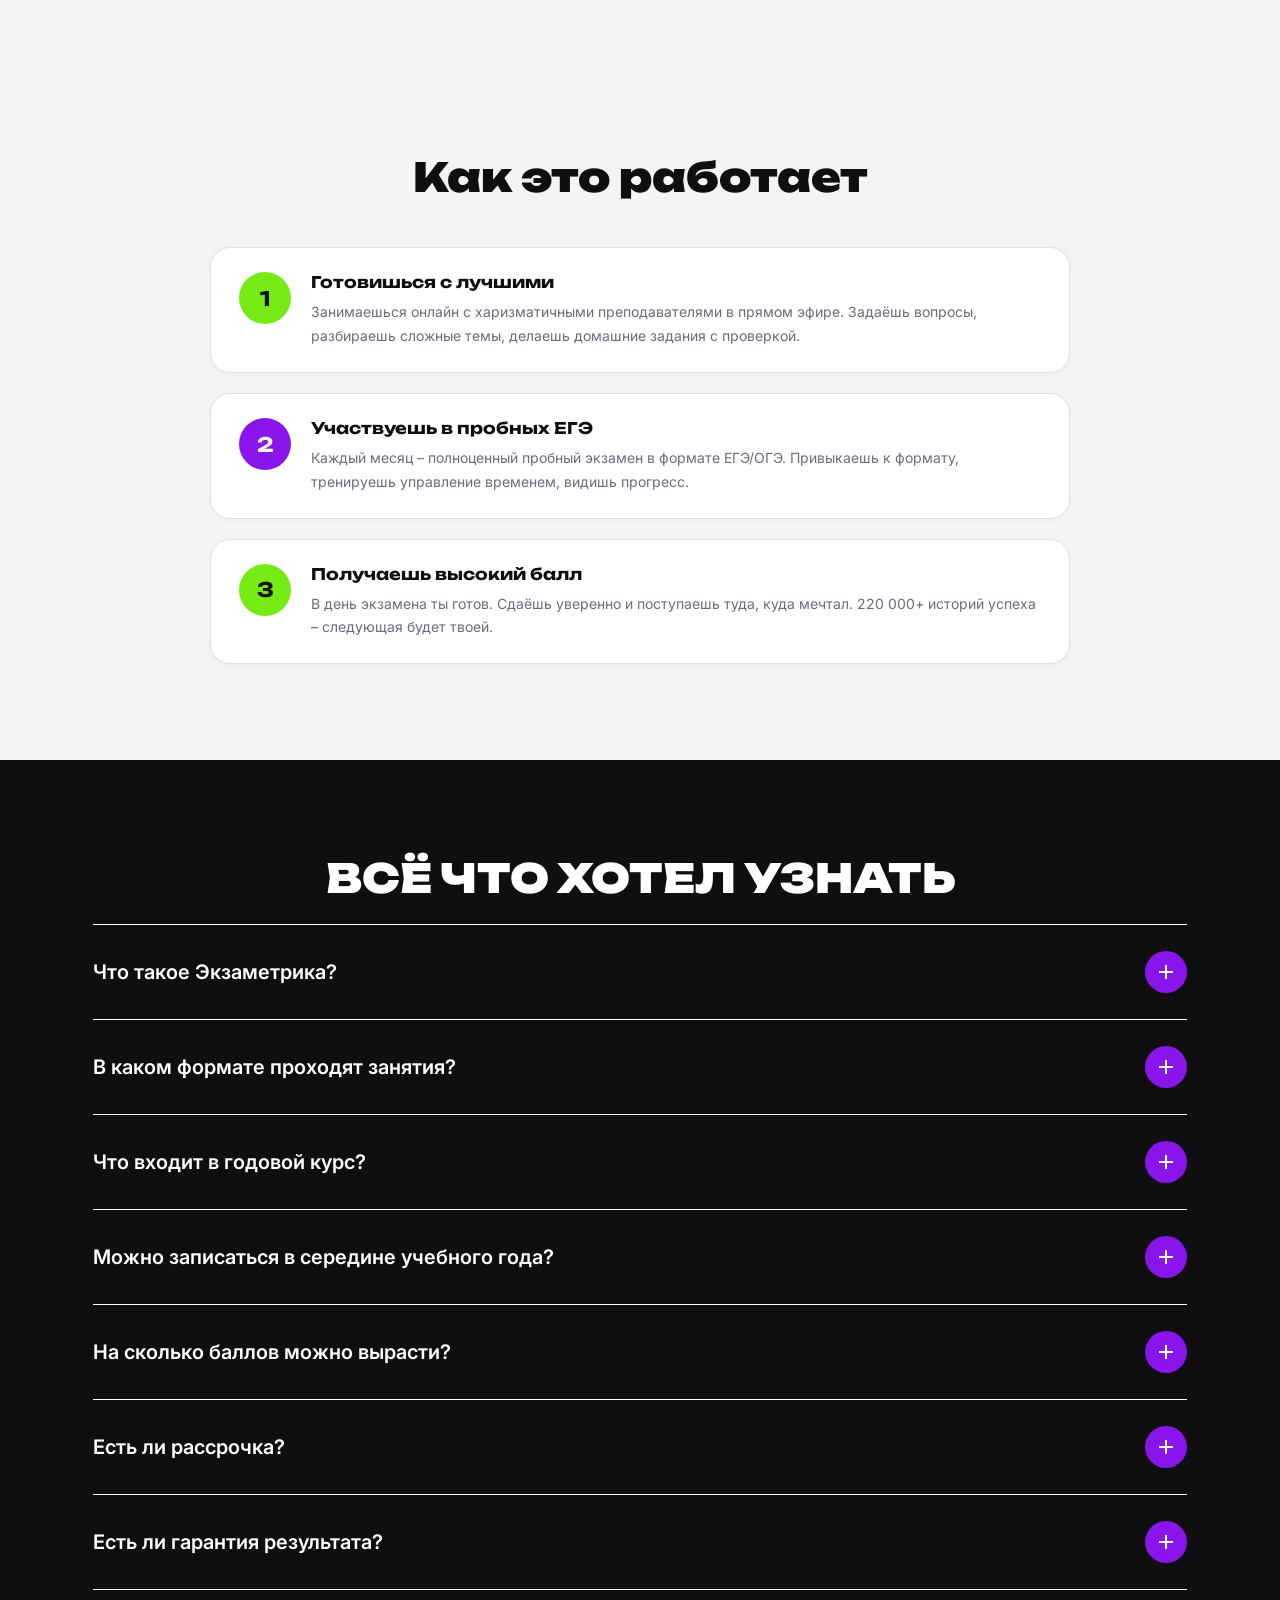
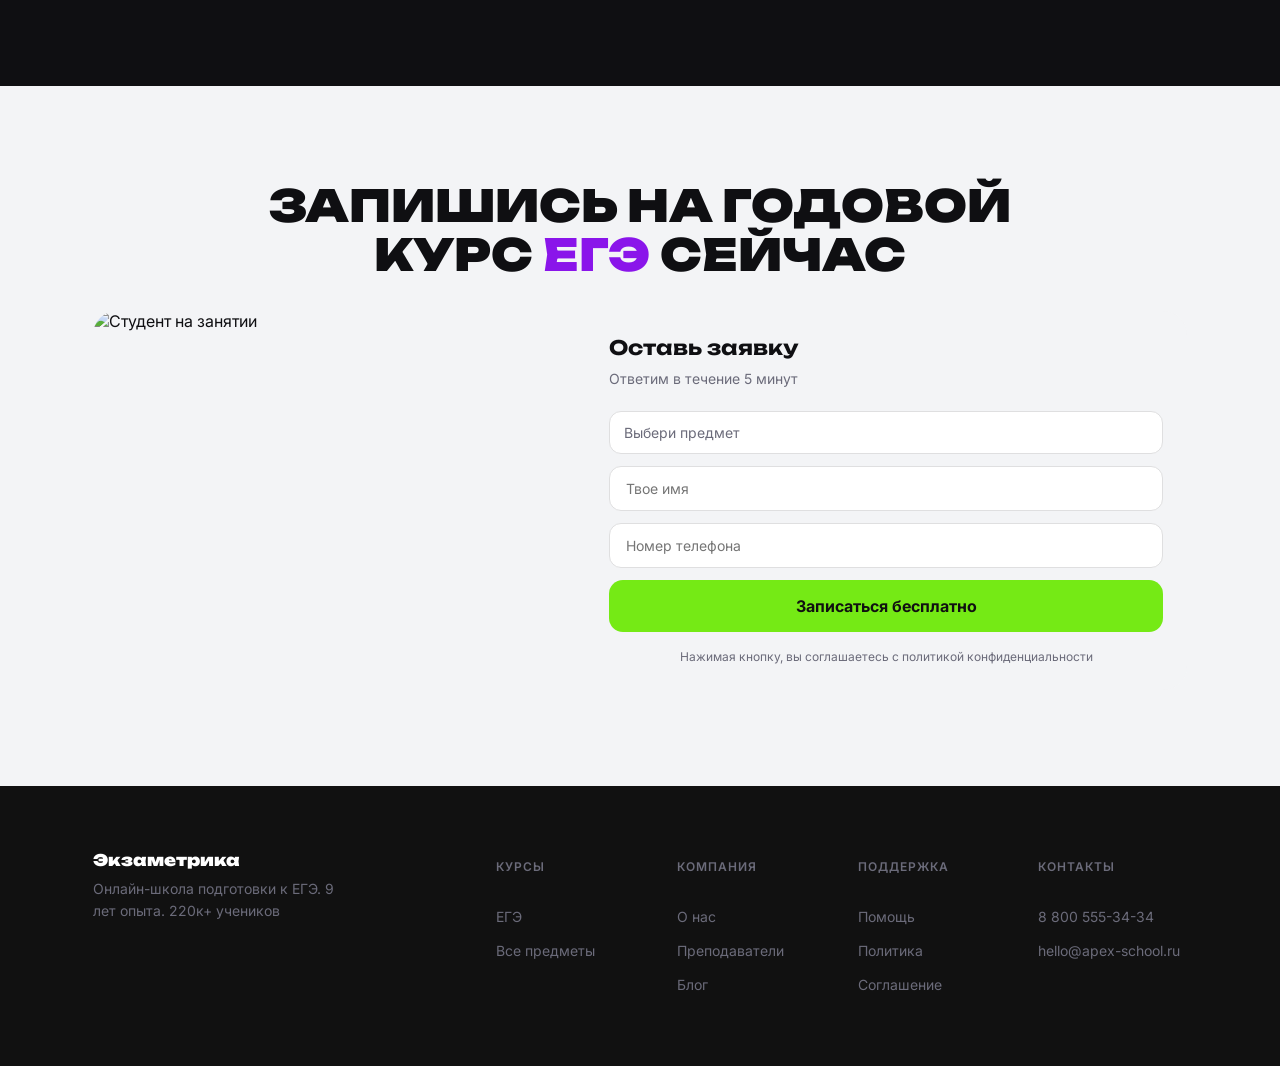
==== commit 714dd747: "feat: add secure implementation" ====
--- a/pages/index.html
+++ b/pages/index.html
@@ -7,7 +7,7 @@
 <link rel="preconnect" href="https://fonts.googleapis.com">
 <link rel="preconnect" href="https://fonts.gstatic.com" crossorigin>
 <link href="https://fonts.googleapis.com/css2?family=Unbounded:wght@700;900&family=Inter:wght@400;500;600;700&display=swap" rel="stylesheet">
-<link rel="stylesheet" href="/styles/style.css">
+<link rel="stylesheet" href="../styles/style.css">
 <style>
   /* ---- page-specific: Landing ---- */
   .nav-wrap{margin-bottom:-92px;} /* let hero sit up under the floating pill nav */
@@ -162,10 +162,10 @@
 <!-- =========================== HEADER =========================== -->
 <div class="nav-wrap">
   <nav class="nav">
-    <a href="/pages/index.html"><span class="logo">Экзаметрика</span></a>
+    <a href="../pages/index.html"><span class="logo">Экзаметрика</span></a>
     <ul class="nav-links">
       <li><a href="#how">Подготовка</a></li>
-      <li><a href="/pages/teachers.html">Преподаватели</a></li>
+      <li><a href="../pages/teachers.html">Преподаватели</a></li>
       <li><a href="#cta">Тарифы</a></li>
       <li><a href="about.html#testimonials">Отзывы</a></li>
       <li><a href="#faq">FAQ</a></li>
@@ -173,8 +173,8 @@
     <div class="nav-actions">
       <button class="btn-primary btn-pill">Записаться</button>
       <!-- ===== АВАТАР ===== -->
-      <a href="/pages/dashboard.html" class="nav-avatar" id="navAvatar" title="Личный кабинет">
-        <img src="/assets/Avatar.png" alt="Аватар пользователя" width="32" height="32" id="avatarImage">
+      <a href="../pages/dashboard.html" class="nav-avatar" id="navAvatar" title="Личный кабинет">
+        <img src="..../assets/Avatar.png" alt="Аватар пользователя" width="32" height="32" id="avatarImage">
       </a>
       <!-- ================= -->
     </div>
@@ -189,7 +189,7 @@
     <a href="about.html#testimonials">Отзывы</a>
     <a href="#faq">FAQ</a>
     <button class="btn-primary">Записаться</button>
-    <a href="/pages/dashboard.html" class="mobile-avatar">Личный кабинет</a>
+    <a href="../pages/dashboard.html" class="mobile-avatar">Личный кабинет</a>
   </div>
 </div>
 <!-- ================================================================= -->
@@ -201,7 +201,7 @@
       <p>Онлайн-школа с харизматичными преподавателями, которые влюбляют в предмет с первого урока. ЕГЭ и ОГЭ для тех, кто хочет настоящий результат.</p>
       <div class="hero-ctas">
         <a href="#lead-card"><button class="btn-primary">Записаться бесплатно</button></a>
-        <a href="/pages/knowledge-base.html"><button class="btn-outline">Смотреть уроки</button></a>
+        <a href="../pages/knowledge-base.html"><button class="btn-outline">Смотреть уроки</button></a>
       </div>
     </div>
 
@@ -219,7 +219,7 @@
         <label class="field"><input type="tel" placeholder="+7 (999) 000-00-00"></label>
         <button type="submit" class="btn-primary">Записаться бесплатно</button>
       </form>
-      <div class="lead-note">Нажимая на кнопку «Бесплатная консультация», вы соглашаетесь с <a href="/pages/privacy.html">политикой обработки персональных данных</a></div>
+      <div class="lead-note">Нажимая на кнопку «Бесплатная консультация», вы соглашаетесь с <a href="../pages/privacy.html">политикой обработки персональных данных</a></div>
     </div>
   </div>
 </header>
@@ -329,7 +329,7 @@
 <section class="cta-section" id="cta">
   <h2 class="section-title">ЗАПИШИСЬ НА ГОДОВОЙ<br>КУРС <span class="accent">ЕГЭ</span> СЕЙЧАС</h2>
   <div class="cta-flex">
-    <img src="/assets/Rectangle 2.png" alt="Студент на занятии">
+    <img src="..../assets/Rectangle 2.png" alt="Студент на занятии">
     <div class="cta-form-card">
       <h3>Оставь заявку</h3>
       <p class="sub">Ответим в течение 5 минут</p>
@@ -364,19 +364,19 @@
       <div class="footer-col">
         <span class="label">КУРСЫ</span>
         <a href="#">ЕГЭ</a>
-        <a href="/pages/knowledge-base.html">Все предметы</a>
+        <a href="../pages/knowledge-base.html">Все предметы</a>
       </div>
       <div class="footer-col">
         <span class="label">КОМПАНИЯ</span>
         <a href="about.html">О нас</a>
-        <a href="/pages/teachers.html">Преподаватели</a>
-        <a href="/pages/blog.html">Блог</a>
+        <a href="../pages/teachers.html">Преподаватели</a>
+        <a href="../pages/blog.html">Блог</a>
       </div>
       <div class="footer-col">
         <span class="label">ПОДДЕРЖКА</span>
-        <a href="/pages/support.html">Помощь</a>
-        <a href="/pages/privacy.html">Политика</a>
-        <a href="/pages/privacy.html">Соглашение</a>
+        <a href="../pages/support.html">Помощь</a>
+        <a href="../pages/privacy.html">Политика</a>
+        <a href="../pages/privacy.html">Соглашение</a>
       </div>
       <div class="footer-col">
         <span class="label">КОНТАКТЫ</span>
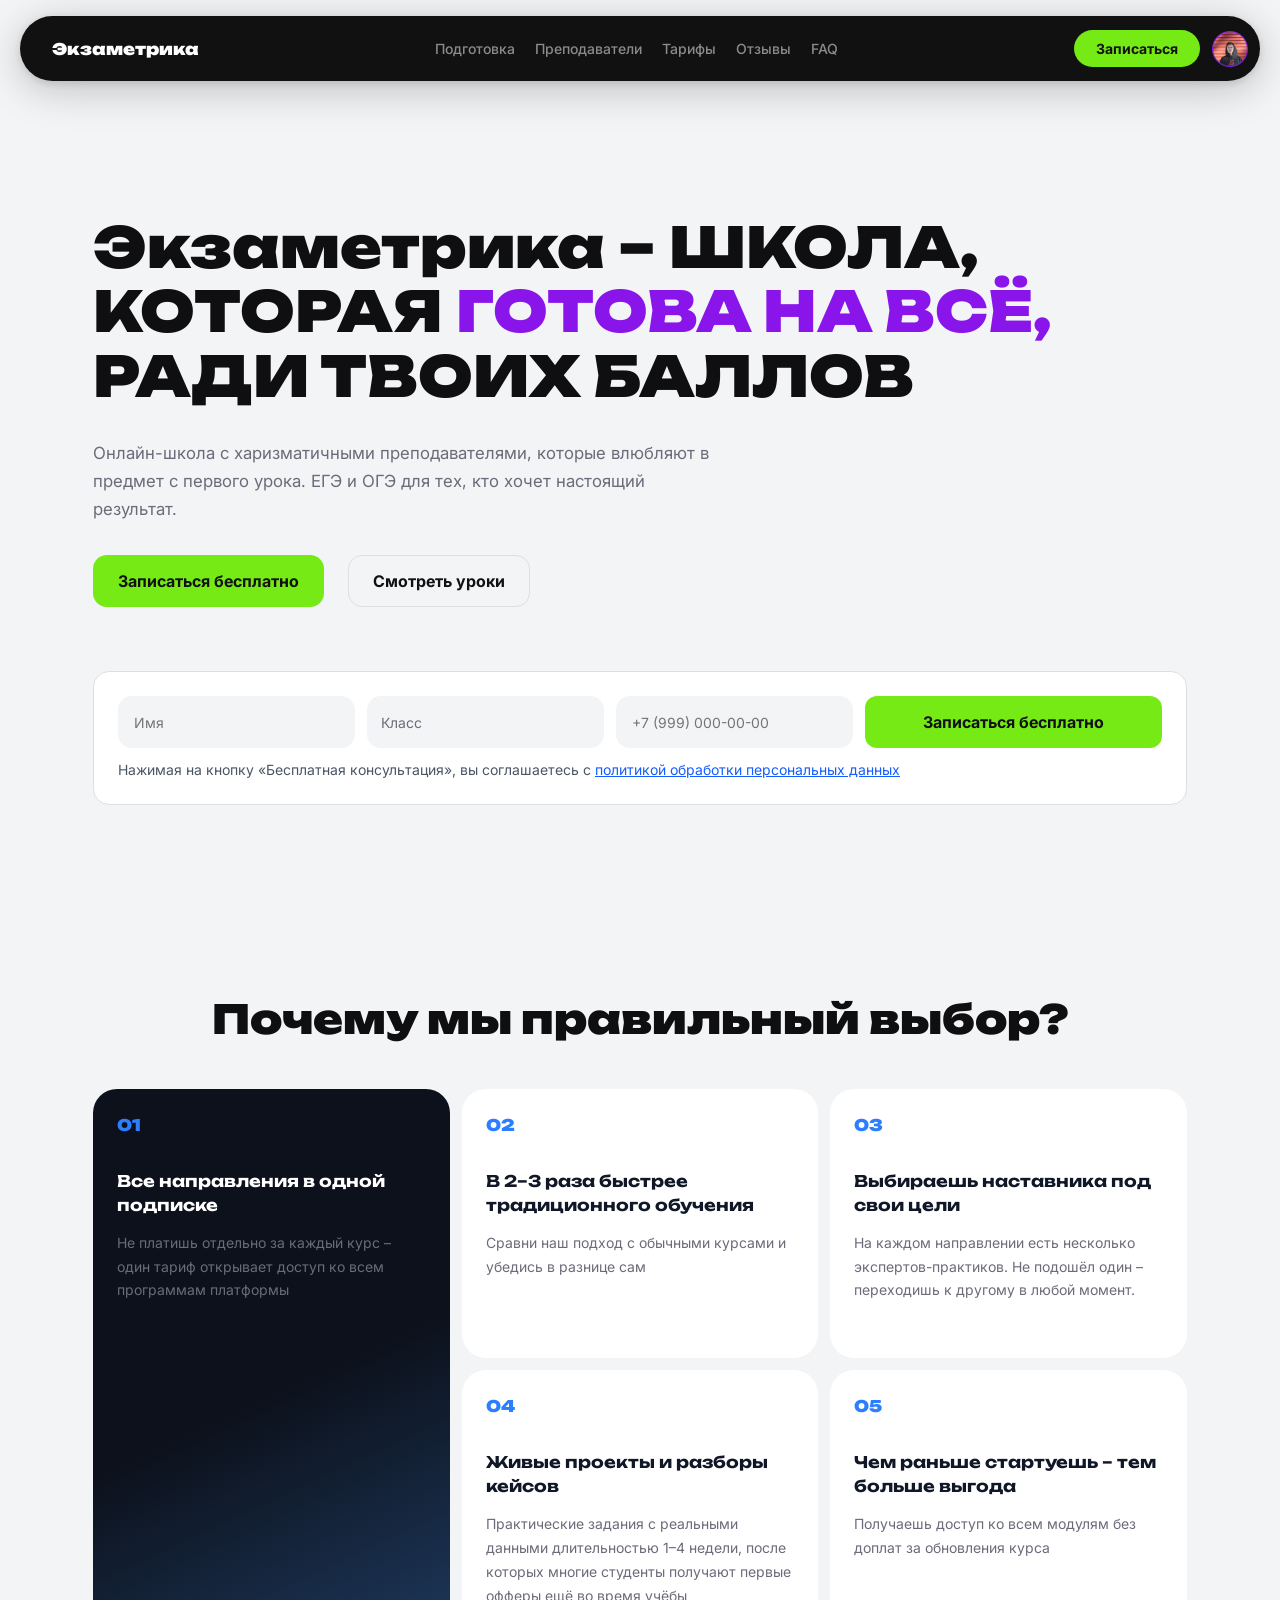
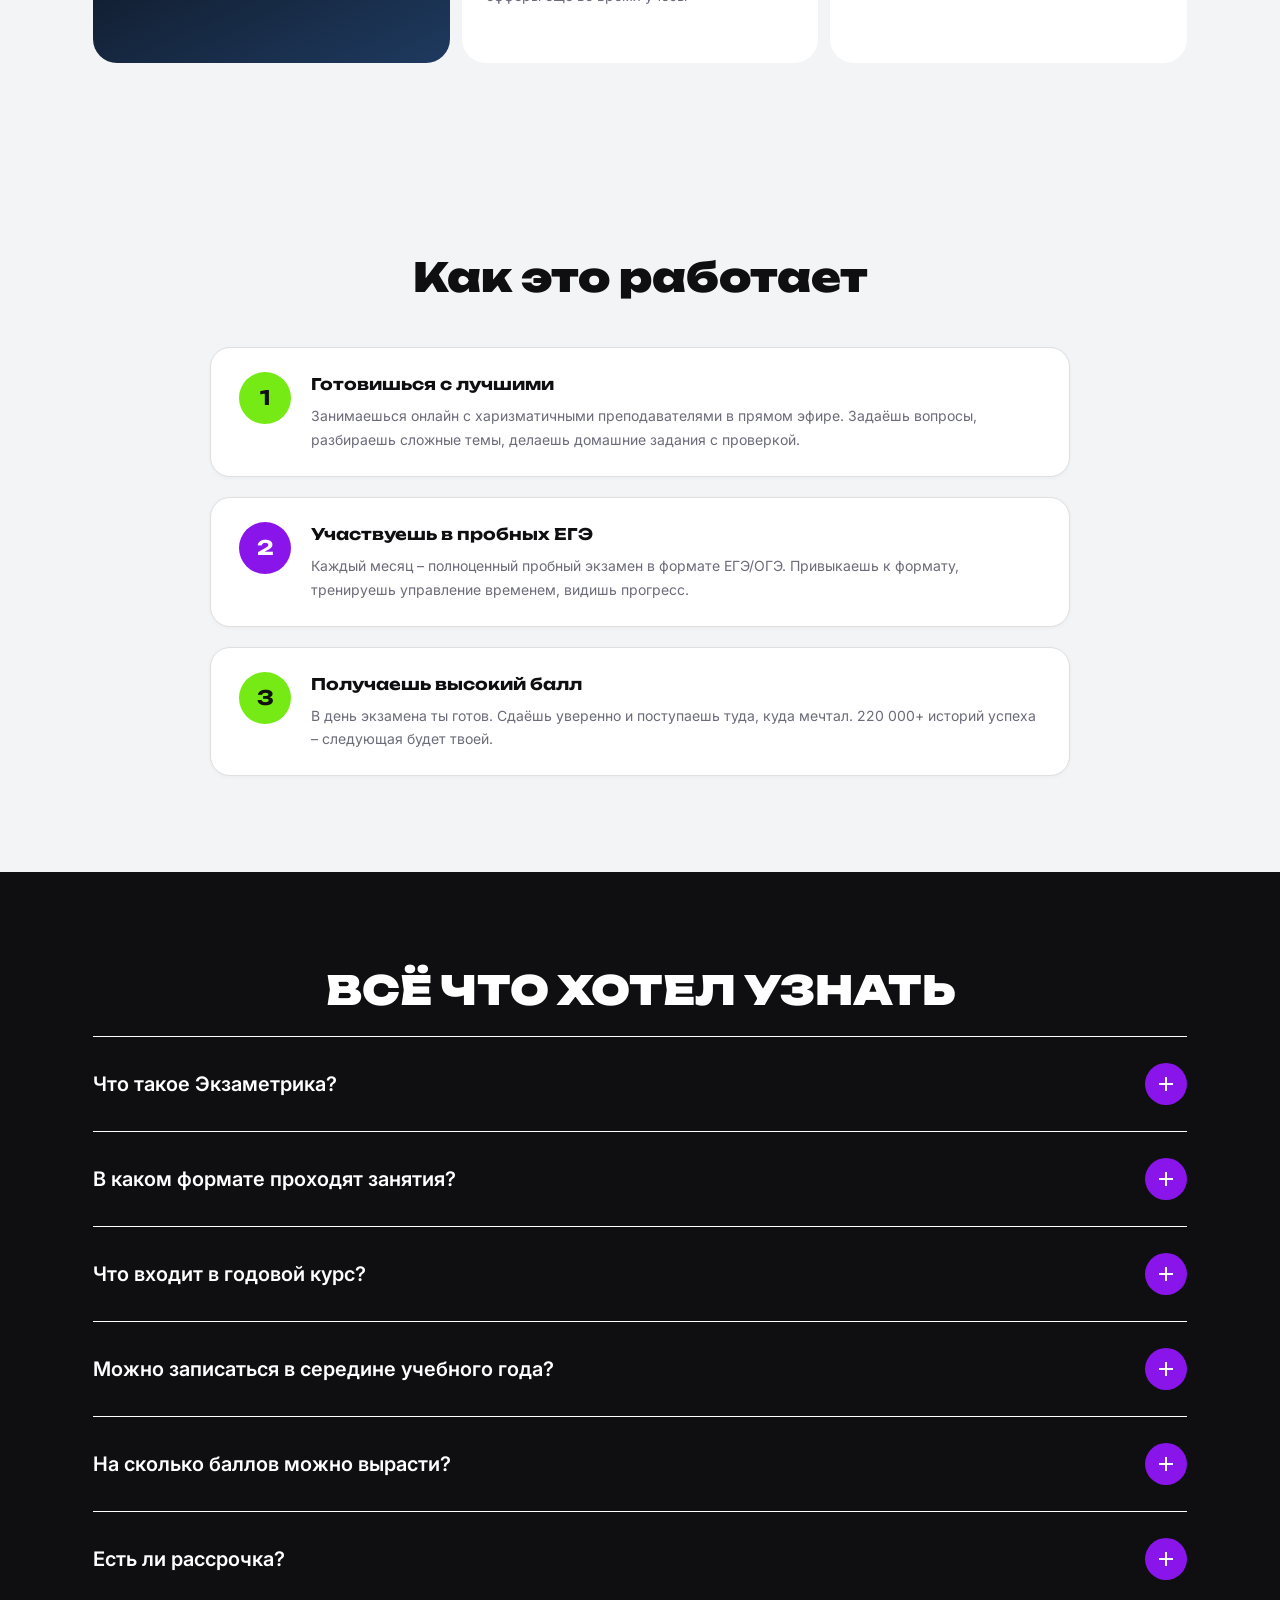
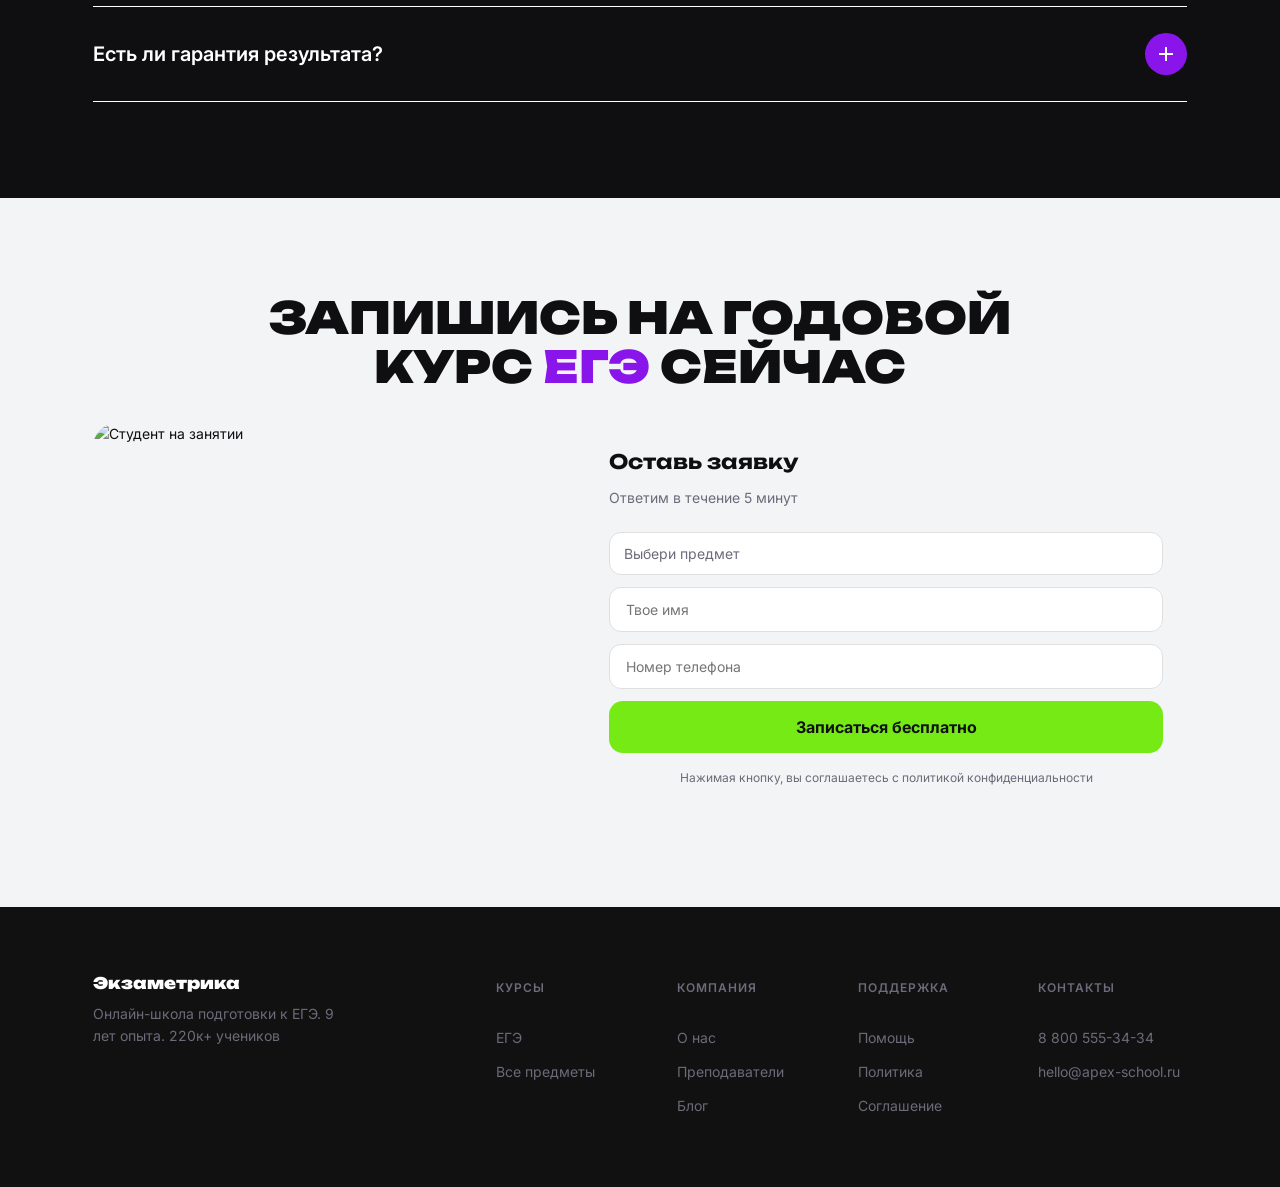
==== commit 95404195: "refactor: union in one style" ====
--- a/pages/index.html
+++ b/pages/index.html
@@ -7,155 +7,8 @@
 <link rel="preconnect" href="https://fonts.googleapis.com">
 <link rel="preconnect" href="https://fonts.gstatic.com" crossorigin>
 <link href="https://fonts.googleapis.com/css2?family=Unbounded:wght@700;900&family=Inter:wght@400;500;600;700&display=swap" rel="stylesheet">
-<link rel="stylesheet" href="../styles/style.css">
-<style>
-  /* ---- page-specific: Landing ---- */
-  .nav-wrap{margin-bottom:-92px;} /* let hero sit up under the floating pill nav */
-
-  .hero{padding:150px 24px 96px;}
-  .hero-inner{max-width:1094px;margin:0 auto;display:flex;flex-direction:column;gap:64px;}
-  .hero-copy{display:flex;flex-direction:column;gap:32px;}
-  .hero-copy h1{font-size:56px;font-weight:900;line-height:1.15;}
-  .hero-copy h1 .accent{color:var(--purple);}
-  .hero-copy p{max-width:640px;color:var(--main-text);font-size:16.8px;line-height:1.65;margin:0;}
-  .hero-ctas{display:flex;flex-wrap:wrap;gap:24px;}
-
-  .lead-card{background:var(--white);border:1px solid var(--stroke);border-radius:16px;padding:24px;}
-  .lead-form{display:flex;flex-wrap:wrap;gap:12px;}
-  .lead-form .field{flex:1 1 160px;background:var(--back);border-radius:14px;padding:14px;display:flex;align-items:center;justify-content:space-between;gap:8px;color:var(--main-text);font-size:14px;}
-  .lead-form .field input{border:none;background:transparent;outline:none;width:100%;font-family:'Inter',sans-serif;font-size:14px;color:var(--header);}
-  .lead-form .field select{border:none;background:transparent;outline:none;width:100%;font-family:'Inter',sans-serif;font-size:14px;color:var(--main-text);appearance:none;}
-  .lead-form .btn-primary{flex:1 1 220px;border-radius:12px;white-space:nowrap;}
-  .lead-note{padding-top:12px;font-size:14px;color:#4A5565;line-height:1.4;}
-  .lead-note a{color:#155DFC;text-decoration:underline;}
-
-  .why{padding:96px 24px;}
-  .why .section-title{margin-bottom:48px;}
-  .why-grid{max-width:1094px;margin:0 auto;display:grid;grid-template-columns:1fr 1fr 1fr;gap:12px;}
-  .why-card{border-radius:24px;padding:24px;padding-bottom:56px;display:flex;flex-direction:column;gap:32px;min-height:230px;}
-  .why-card.feature{background:linear-gradient(155deg, #0C111B 52%, #1E3A5F 100%);color:var(--white);grid-row:span 2;}
-  .why-card:not(.feature){background:var(--white);}
-  .why-num{font-family:'Unbounded',sans-serif;font-weight:900;font-size:16px;color:var(--blue);}
-  .why-card h3{font-family:'Unbounded',sans-serif;font-size:16px;font-weight:700;line-height:1.5;margin-bottom:14px;color:#101828;}
-  .why-card.feature h3{color:var(--white);}
-  .why-card p{margin:0;font-size:14px;line-height:1.7;color:var(--main-text);}
-
-  .how{padding:96px 24px;}
-  .how .section-title{margin-bottom:48px;}
-  .how-inner{max-width:860px;margin:0 auto;display:flex;flex-direction:column;gap:20px;}
-  .how-step{background:var(--white);border:0.8px solid var(--stroke);border-radius:20px;box-shadow:0 1px 4px rgba(0,0,0,0.04);padding:24px 28px;display:flex;gap:20px;}
-  .how-num{flex:0 0 52px;width:52px;height:52px;border-radius:50%;display:flex;align-items:center;justify-content:center;font-family:'Unbounded',sans-serif;font-weight:700;font-size:20px;}
-  .how-step:nth-child(odd) .how-num{background:var(--green);color:var(--black);}
-  .how-step:nth-child(even) .how-num{background:var(--purple);color:var(--white);}
-  .how-text h3{font-family:'Unbounded',sans-serif;font-size:16px;font-weight:700;margin-bottom:8px;}
-  .how-text p{margin:0;color:var(--main-text);font-size:14px;line-height:1.7;}
-
-  .faq{background:var(--header);padding:96px 24px;}
-  .faq .section-title{color:var(--white);margin-bottom:0;}
-  .faq-inner{max-width:1094px;margin:0 auto;padding-top:24px;}
-  .faq-item{border-top:0.8px solid var(--white);}
-  .faq-item:last-child{border-bottom:0.8px solid var(--white);}
-  .faq-q{width:100%;background:none;border:none;cursor:pointer;padding:26px 0;display:flex;align-items:center;justify-content:space-between;gap:16px;color:var(--white);font-size:20px;font-family:'Inter',sans-serif;font-weight:600;text-align:left;}
-  .faq-icon{flex:0 0 42px;width:42px;height:42px;border-radius:50%;background:var(--purple);display:flex;align-items:center;justify-content:center;position:relative;}
-  .faq-icon::before,.faq-icon::after{content:'';position:absolute;background:var(--white);}
-  .faq-icon::before{width:14px;height:2px;}
-  .faq-icon::after{width:2px;height:14px;transition:transform .2s ease;}
-  .faq-item.open .faq-icon::after{transform:scaleY(0);}
-  .faq-a{max-height:0;overflow:hidden;transition:max-height .25s ease;}
-  .faq-item.open .faq-a{max-height:220px;}
-  .faq-a p{margin:0;padding:0 0 26px;color:#B4B4BC;font-size:15px;line-height:1.7;max-width:800px;}
-
-  .cta-section{padding:96px 24px;}
-  .cta-section .section-title{font-size:44px;}
-  .cta-section .accent{color:var(--purple);}
-  .cta-flex{max-width:1094px;margin:32px auto 0;display:flex;border-radius:24px;overflow:hidden;}
-  .cta-flex img{width:45%;object-fit:cover;}
-  .cta-form-card{flex:1;background:var(--back);padding:24px;display:flex;flex-direction:column;gap:4px;}
-  .cta-form-card h3{font-family:'Unbounded',sans-serif;font-size:20px;font-weight:700;}
-  .cta-form-card .sub{color:var(--main-text);font-size:14px;margin:6px 0 20px;}
-  .cta-form{display:flex;flex-direction:column;gap:12px;}
-  .cta-form .field{background:var(--white);border:0.67px solid var(--stroke);border-radius:12px;padding:12px 14px;display:flex;align-items:center;justify-content:space-between;color:var(--main-text);font-size:14px;}
-  .cta-form .field input,.cta-form .field select{border:none;outline:none;background:transparent;width:100%;font-family:'Inter',sans-serif;font-size:14px;color:var(--header);}
-  .cta-form .field select{color:var(--main-text);appearance:none;}
-  .cta-form .btn-primary{width:100%;}
-  .cta-fine{text-align:center;color:var(--main-text);font-size:12px;line-height:1.5;margin-top:4px;}
-
-  /* ---- mobile nav (hamburger) ---- */
-  .nav-toggle{display:none;flex-direction:column;justify-content:center;align-items:flex-end;gap:5px;width:38px;height:32px;padding:8px;background:none;border:none;cursor:pointer;flex:0 0 auto;}
-  .nav-toggle span{display:block;width:22px;height:2px;background:var(--white);border-radius:2px;}
-  .mobile-menu{display:none;flex-direction:column;background:var(--black,#111111);padding:8px 16px 20px;gap:2px;}
-  .mobile-menu a{color:#8B8B8B;font-size:15px;font-weight:500;font-family:'Inter',sans-serif;text-decoration:none;padding:14px 4px;border-bottom:1px solid rgba(255,255,255,0.08);}
-  .mobile-menu .btn-primary{width:100%;margin-top:12px;}
-  .nav-wrap.menu-open .mobile-menu{display:flex;}
-
-  /* ---- footer copyright (mobile only) ---- */
-  .footer-copy{display:none;font-size:12px;color:var(--main-text);margin-top:8px;}
-
-  @media (max-width:960px){
-    .hero-copy h1{font-size:42px;}
-    .why-grid{grid-template-columns:1fr 1fr;}
-    .why-card.feature{grid-row:span 1;}
-    .cta-flex{flex-direction:column;}
-    .cta-flex img{width:100%;height:280px;}
-  }
-
-  @media (max-width:640px){
-    /* header / nav */
-    .nav-wrap{margin-bottom:0;}
-    .nav{background:var(--black,#111111);border-radius:0;box-shadow:none;padding:0 16px;height:56px;}
-    .logo{font-size:14px;}
-    .nav-links,.nav-actions{display:none;}
-    .nav-toggle{display:flex;}
-
-    /* hero */
-    .hero{padding:32px 16px 48px;}
-    .hero-inner{gap:24px;}
-    .hero-copy{gap:14px;}
-    .hero-copy h1{font-size:32px;line-height:1.25;}
-    .hero-copy p{font-size:14px;}
-    .hero-ctas{flex-direction:column;gap:12px;width:100%;}
-    .hero-ctas button{width:100%;}
-
-    .lead-card{padding:16px;border-radius:16px;}
-    .lead-form{flex-direction:column;gap:8px;}
-    .lead-form .field,.lead-form .btn-primary{width:100%;flex:1 1 auto;}
-    .lead-note{font-size:12px;}
-
-    /* why */
-    .why{padding:48px 16px;}
-    .why .section-title{font-size:24px;margin-bottom:24px;}
-    .why-grid{grid-template-columns:1fr;gap:12px;}
-    .why-card{padding:24px;padding-bottom:24px;min-height:0;gap:24px;}
-    .why-num{font-size:18px;font-family:'Inter',sans-serif;font-weight:600;}
-    .why-card h3{font-size:14px;margin-bottom:12px;}
-
-    /* how */
-    .how{padding:0 16px 48px;}
-    .how .section-title{font-size:24px;margin-bottom:24px;}
-    .how-inner{gap:16px;}
-    .how-step{padding:16px;border-radius:20px;gap:16px;}
-    .how-num{width:52px;height:52px;flex:0 0 52px;font-size:20px;}
-
-    /* faq */
-    .faq{padding:48px 16px;}
-    .faq .section-title{font-size:24px;}
-    .faq-q{font-size:16px;padding:20px 0;gap:12px;}
-    .faq-a p{font-size:14px;padding-bottom:20px;}
-
-    /* cta */
-    .cta-section{padding:48px 16px;}
-    .cta-section .section-title{font-size:24px;}
-    .cta-flex{border-radius:24px;outline:0.8px solid var(--stroke);outline-offset:-0.8px;}
-    .cta-flex img{height:200px;}
-    .cta-form-card{padding:24px;}
-    .cta-fine{font-size:12px;}
-
-    /* footer */
-    .footer-inner{flex-direction:column;align-items:flex-start;gap:24px;padding:32px 16px 24px;}
-    .footer-cols{flex-direction:column;gap:24px;width:100%;}
-    .footer-copy{display:block;}
-  }
-</style>
+<link rel="stylesheet" href="styles/style.css">
+
 </head>
 <body>
 
@@ -174,7 +27,7 @@
       <button class="btn-primary btn-pill">Записаться</button>
       <!-- ===== АВАТАР ===== -->
       <a href="../pages/dashboard.html" class="nav-avatar" id="navAvatar" title="Личный кабинет">
-        <img src="..../assets/Avatar.png" alt="Аватар пользователя" width="32" height="32" id="avatarImage">
+        <img src="../../assets/Avatar.png" alt="Аватар пользователя" width="32" height="32" id="avatarImage">
       </a>
       <!-- ================= -->
     </div>
--- a/pages/styles/style.css
+++ b/pages/styles/style.css
@@ -0,0 +1,900 @@
+/* =====================================================================
+   ЭКЗАМЕТРИКА — единый итоговый style.css
+   ---------------------------------------------------------------------
+   Собран из двух версий общего стиля:
+   - база (переменные, сброс, кнопки, card/mini-stat, оба навбара —
+     маркетинговый pill и app-навбар, футер, breadcrumb, адаптив) взята
+     из «новой» общей таблицы стилей как более полной по токенам;
+   - из «старой» версии добавлены недостающие в базе блоки: выпадающее
+     меню аккаунта, мобильное гамбургер-меню, страницы login/register
+     и все стили конкретных страниц (landing, about, privacy, dashboard,
+     schedule, knowledge-base, blog, support, teachers).
+
+   Структура файла:
+   1. Переменные и сброс
+   2. Общие компоненты (кнопки, card, mini-stat, section-title)
+   3. Маркетинговый навбар (index / about / privacy) + мобильное меню
+   4. App-навбар (dashboard / schedule / kb / blog / support / teachers)
+      + аватар с выпадающим меню аккаунта
+   5. Хлебные крошки
+   6. Контейнер приложения (.app-container)
+   7. Футер (общий на всех страницах, кроме login / register)
+   8. Страницы авторизации (login + register)
+   9. Стили конкретных страниц — каждая в своём корневом классе
+      (.dash, .sched, .kb, .blog, .support, .teachers, .about-*,
+      .privacy-*), изменения внутри блока одной страницы не задевают
+      вёрстку других.
+===================================================================== */
+
+/* ---------------------------------------------------------------------
+   1. ПЕРЕМЕННЫЕ И СБРОС
+--------------------------------------------------------------------- */
+:root{
+  --black:#111111;
+  --header:#0F0F12;
+  --white:#ffffff;
+  --back:#F3F4F6;
+  --stroke:#DFDFE0;
+  --main-text:#6B6B7A;
+  --green:#75EA15;
+  --purple:#8A15EA;
+  --blue:#2B7FFF;
+  --dark-blue:#1E3A5F;
+  --red:#F04438;
+  --orange:#F79009;
+  --green-alt:#12B76A;
+  --status-done-bg:#E2FCDA;
+  --status-done-text:#1E5A13;
+  --status-progress-bg:#FFF1CC;
+  --status-progress-text:#8A5C00;
+  --status-none-bg:#F3F4F6;
+  --status-none-text:#4E4E5E;
+  --video-bg:#E8F0FF;
+}
+
+*{ box-sizing:border-box; }
+html{ scroll-behavior:smooth; -webkit-text-size-adjust:100%; }
+
+body{
+  margin:0;
+  background:var(--back);
+  color:var(--header);
+  font-family:'Inter',sans-serif;
+  font-size:14px;
+  line-height:1.5;
+  -webkit-font-smoothing:antialiased;
+}
+
+h1,h2,h3,h4,h5,h6,.display{ font-family:'Unbounded',sans-serif; margin:0; }
+p,ul,figure{ margin:0; }
+ul{ list-style:none; margin:0; padding:0; }
+img{ max-width:100%; display:block; }
+a{ color:inherit; text-decoration:none; }
+button,input,select,textarea{ font-family:inherit; }
+button{ cursor:pointer; }
+
+.container{ max-width:1094px; margin:0 auto; padding:0 24px; }
+.wide-container{ max-width:1440px; margin:0 auto; padding:0 24px; }
+
+.section-title{
+  text-align:center;
+  font-size:40px;
+  font-weight:900;
+  line-height:1.1;
+  color:var(--header);
+}
+
+/* ---------------------------------------------------------------------
+   2. ОБЩИЕ КОМПОНЕНТЫ
+--------------------------------------------------------------------- */
+button,.btn{
+  font-family:'Inter',sans-serif;
+  font-weight:700;
+  font-size:16px;
+  border:none;
+  cursor:pointer;
+  border-radius:14px;
+  padding:16px 25px;
+  text-align:center;
+  transition:transform .15s ease, box-shadow .15s ease;
+}
+.btn-primary{ background:var(--green); color:var(--black); }
+.btn-primary:hover{ transform:translateY(-1px); box-shadow:0 6px 16px rgba(117,234,21,0.35); }
+.btn-outline{ background:transparent; color:var(--black); outline:1px solid var(--stroke); outline-offset:-1px; }
+.btn-outline:hover{ background:rgba(0,0,0,0.03); }
+.btn-soft{
+  background:var(--back);
+  color:var(--black);
+  border-radius:14px;
+  padding:12px 25px;
+  font-weight:700;
+  font-size:16px;
+  width:100%;
+  text-align:center;
+}
+.btn-soft:hover{ background:#e9eaec; }
+.btn-pill{
+  border-radius:100px;
+  padding:10px 22px;
+  font-size:14px;
+  white-space:nowrap;
+}
+.btn-continue{
+  padding:8px 25px;
+  border-radius:100px;
+  border:none;
+  font-weight:700;
+  font-size:14px;
+  color:var(--white);
+  background:var(--black);
+}
+
+/* зелёная pill-кнопка форм авторизации */
+.btn-auth{
+  width:100%;
+  padding:12px 25px;
+  background:var(--green);
+  border:none;
+  border-radius:100px;
+  font-size:14px;
+  font-weight:700;
+  color:var(--black);
+  cursor:pointer;
+  text-align:center;
+  transition:transform .15s ease, box-shadow .15s ease;
+}
+.btn-auth:hover{ transform:translateY(-1px); box-shadow:0 6px 16px rgba(117,234,21,0.35); }
+.btn-auth:disabled{ opacity:.6; cursor:not-allowed; transform:none; }
+
+.card{
+  background:var(--white);
+  border:1px solid var(--stroke);
+  border-radius:24px;
+  padding:32px;
+}
+.mini-stat{
+  background:var(--white);
+  border:1px solid var(--stroke);
+  border-radius:20px;
+  padding:20px 24px;
+  display:flex;
+  flex-direction:column;
+  gap:4px;
+  min-width:130px;
+  flex:1;
+}
+.mini-stat .num{ font-family:'Inter',sans-serif; font-weight:600; font-size:24px; }
+.mini-stat .label{ color:var(--main-text); font-size:14px; }
+
+/* =====================================================================
+   3. МАРКЕТИНГОВЫЙ НАВБАР (index / about / privacy) + мобильное меню
+===================================================================== */
+.nav-wrap{
+  position:sticky;
+  top:16px;
+  z-index:50;
+  display:flex;
+  justify-content:center;
+  padding:0 20px;
+}
+.nav{
+  width:100%;
+  max-width:1320px;
+  background:var(--black);
+  border-radius:100px;
+  box-shadow:0 2px 8px rgba(0,0,0,0.12), 0 8px 40px rgba(0,0,0,0.22);
+  display:flex;
+  align-items:center;
+  justify-content:space-between;
+  padding:14px 12px 14px 32px;
+  gap:16px;
+  transition:border-radius .15s ease;
+}
+.nav .logo{ color:var(--white); font-size:16px; font-weight:900; white-space:nowrap; font-family:'Unbounded',sans-serif; }
+.nav-links{ display:flex; align-items:center; gap:20px; }
+.nav-links a{ color:#8B8B8B; font-size:14px; font-weight:500; }
+.nav-links a:hover,.nav-links a.active{ color:var(--white); }
+.nav-actions{ display:flex; align-items:center; gap:12px; }
+
+/* мобильный гамбургер, показывается вместе со скрытием .nav-links */
+.nav-toggle{
+  display:none;
+  flex-direction:column;
+  justify-content:center;
+  align-items:flex-end;
+  gap:5px;
+  width:38px;
+  height:32px;
+  padding:8px;
+  background:none;
+  border:none;
+  flex:0 0 auto;
+}
+.nav-toggle span{ display:block; width:22px; height:2px; background:var(--white); border-radius:2px; }
+.mobile-menu{
+  display:none;
+  flex-direction:column;
+  background:var(--black);
+  padding:8px 16px 20px;
+  gap:2px;
+  border-radius:0 0 24px 24px;
+}
+.mobile-menu a{
+  color:#8B8B8B;
+  font-size:15px;
+  font-weight:500;
+  padding:14px 4px;
+  border-bottom:1px solid rgba(255,255,255,0.08);
+}
+.mobile-menu .btn-primary{ width:100%; margin-top:12px; }
+.mobile-menu .mobile-avatar{ color:var(--white); text-align:center; padding:14px 4px 0; }
+.nav-wrap.menu-open .mobile-menu{ display:flex; }
+.nav-wrap.menu-open .nav{ border-radius:24px 24px 0 0; }
+
+/* =====================================================================
+   4. APP-НАВБАР (dashboard / schedule / kb / blog / support / teachers)
+===================================================================== */
+.app-nav-wrap{ padding:24px 60px 0; }
+.app-nav{
+  height:64px;
+  padding:0 10px 0 40px;
+  background:var(--black);
+  border-radius:100px;
+  box-shadow:0 2px 8px rgba(0,0,0,0.12);
+  display:flex;
+  align-items:center;
+  justify-content:space-between;
+  gap:16px;
+}
+.app-nav .logo{ color:var(--white); font-size:16px; font-weight:900; font-family:'Unbounded',sans-serif; }
+.app-nav-links{ display:flex; align-items:center; gap:24px; }
+.app-nav-links a{ color:#8B8B8B; font-size:14px; font-weight:500; }
+.app-nav-links a:hover{ color:#cfcfcf; }
+.app-nav-links a.active{ color:var(--white); }
+.app-nav-actions{ display:flex; align-items:center; gap:16px; }
+.score-badge{
+  padding:6px 12px;
+  background:var(--dark-blue);
+  border-radius:100px;
+  color:var(--green);
+  font-size:12px;
+  font-weight:700;
+  white-space:nowrap;
+}
+.avatar{ width:36px; height:36px; border-radius:50%; object-fit:cover; }
+
+/* ---- Аватар с выпадающим меню аккаунта ---- */
+.nav-avatar-wrap{ position:relative; display:flex; align-items:center; }
+.nav-avatar{
+  width:36px;
+  height:36px;
+  border-radius:50%;
+  overflow:hidden;
+  flex:none;
+  border:none;
+  background:var(--dark-blue);
+  padding:0;
+  display:flex;
+  transition:box-shadow .15s ease;
+}
+.nav-avatar img{ width:100%; height:100%; object-fit:cover; }
+.nav-avatar:hover{ box-shadow:0 0 0 3px rgba(255,255,255,0.25); }
+
+.account-dropdown{
+  position:absolute;
+  top:calc(100% + 12px);
+  right:0;
+  min-width:220px;
+  background:var(--white);
+  border:1px solid var(--stroke);
+  border-radius:16px;
+  padding:8px;
+  display:none;
+  flex-direction:column;
+  gap:4px;
+  box-shadow:0 16px 40px rgba(0,0,0,0.14);
+  z-index:50;
+}
+.account-dropdown.open{ display:flex; }
+.account-dropdown-email{
+  font-size:13px;
+  color:var(--main-text);
+  padding:10px 12px;
+  border-bottom:1px solid var(--stroke);
+  margin-bottom:4px;
+  word-break:break-all;
+}
+.account-dropdown-logout{
+  background:none;
+  border:none;
+  border-radius:10px;
+  padding:10px 12px;
+  font-weight:700;
+  font-size:14px;
+  color:#B91C1C;
+  text-align:left;
+  transition:background .15s ease;
+}
+.account-dropdown-logout:hover{ background:#FEF2F2; }
+
+/* ---------------------------------------------------------------------
+   5. ХЛЕБНЫЕ КРОШКИ
+--------------------------------------------------------------------- */
+.breadcrumb-wrap{ padding:16px 60px; }
+.breadcrumb{ display:flex; flex-wrap:wrap; align-items:center; gap:8px; font-size:14px; color:#737373; }
+.breadcrumb a{ color:#737373; }
+.breadcrumb a:hover{ color:var(--header); }
+.breadcrumb .sep{ font-size:12px; color:#737373; }
+.breadcrumb .current{ color:#1A1A1A; font-weight:600; }
+
+/* ---------------------------------------------------------------------
+   6. КОНТЕЙНЕР ПРИЛОЖЕНИЯ
+--------------------------------------------------------------------- */
+.app-container{ max-width:1096px; margin:0 auto; padding:0 24px 96px; }
+
+/* ---------------------------------------------------------------------
+   7. ФУТЕР — одинаковый на всех страницах, кроме login / register
+--------------------------------------------------------------------- */
+.site-footer{ background:var(--black); padding:64px 24px; }
+.footer-inner{
+  max-width:1094px;
+  margin:0 auto;
+  display:flex;
+  flex-wrap:wrap;
+  gap:48px;
+  justify-content:space-between;
+}
+.footer-brand{ flex:1 1 260px; display:flex; flex-direction:column; gap:8px; }
+.footer-brand .logo{ color:var(--white); font-family:'Unbounded',sans-serif; font-weight:900; font-size:16px; }
+.footer-brand p{ margin:0; color:var(--main-text); font-size:14px; line-height:1.6; max-width:260px; }
+.footer-copy{ display:none; font-size:12px; color:#75757F; margin-top:8px; }
+.footer-cols{ display:flex; flex-wrap:wrap; gap:32px; flex:2 1 500px; }
+.footer-col{ flex:1 1 130px; display:flex; flex-direction:column; }
+.footer-col .label{ color:var(--main-text); font-size:12px; font-weight:600; letter-spacing:1px; margin-bottom:16px; }
+.footer-col a,.footer-col span{ color:var(--main-text); font-size:14px; line-height:24px; padding:5px 0; }
+.footer-col a:hover{ color:var(--white); }
+
+/* ---------------------------------------------------------------------
+   Адаптив — общие элементы шапки/футера
+--------------------------------------------------------------------- */
+@media (max-width:960px){
+  .nav-links{ display:none; }
+  .nav-toggle{ display:flex; }
+  .app-nav-links{ display:none; }
+  .section-title{ font-size:32px; }
+}
+@media (max-width:640px){
+  .nav{ padding:10px 10px 10px 20px; }
+  .app-nav-wrap{ padding:16px 20px 0; }
+  .app-nav{ padding:0 8px 0 20px; }
+  .breadcrumb-wrap{ padding:12px 20px; }
+  .site-footer{ padding:48px 20px; }
+  .footer-copy{ display:block; }
+}
+
+/* =====================================================================
+   8. СТРАНИЦЫ АВТОРИЗАЦИИ — login.html / register.html
+   (единственные страницы без общего хедера/футера)
+===================================================================== */
+.auth-page{
+  min-height:100vh;
+  background:linear-gradient(160deg, var(--header) 32%, var(--dark-blue) 81%);
+  display:flex;
+  align-items:center;
+  justify-content:center;
+  padding:40px 20px;
+}
+.auth-card{
+  background:var(--white);
+  border-radius:24px;
+  padding:40px 32px 32px;
+  width:100%;
+  max-width:400px;
+  display:flex;
+  flex-direction:column;
+  align-items:center;
+  gap:40px;
+  box-shadow:0 20px 60px rgba(0,0,0,0.3);
+}
+.auth-card h2{ font-size:24px; font-weight:600; color:var(--header); text-align:center; }
+.auth-form{ width:100%; display:flex; flex-direction:column; gap:16px; }
+.form-group{ display:flex; flex-direction:column; gap:6px; }
+.form-group label{ font-size:12px; font-weight:400; color:#646464; line-height:18px; }
+.form-group input,
+.form-group select{
+  width:100%;
+  height:52px;
+  padding:0 16px;
+  background:var(--back);
+  border:none;
+  border-radius:14px;
+  font-size:14px;
+  color:var(--header);
+  outline:none;
+  transition:box-shadow .2s ease;
+}
+.form-group input:focus,
+.form-group select:focus{ box-shadow:0 0 0 2px var(--green); }
+.form-group input::placeholder{ color:rgba(107,107,122,0.5); }
+.form-group select{ appearance:none; cursor:pointer; color:var(--main-text); }
+
+.auth-switch{
+  width:100%;
+  text-align:center;
+  font-size:14px;
+  font-weight:400;
+  color:var(--main-text);
+  background:none;
+  border:none;
+  padding:8px 25px;
+  border-radius:100px;
+  transition:background .2s ease;
+}
+.auth-switch:hover{ background:rgba(0,0,0,0.04); }
+
+.auth-error{
+  background:#FEF2F2;
+  color:#B91C1C;
+  border:1px solid #FCA5A5;
+  border-radius:8px;
+  padding:10px 14px;
+  font-size:13px;
+  line-height:1.5;
+  display:none;
+}
+.auth-error.visible{ display:block; }
+
+.auth-success{
+  background:var(--status-done-bg);
+  color:var(--status-done-text);
+  border:1px solid #6EE7B7;
+  border-radius:8px;
+  padding:10px 14px;
+  font-size:13px;
+  line-height:1.5;
+  display:none;
+}
+.auth-success.visible{ display:block; }
+
+.password-hint{ font-size:12px; color:var(--main-text); line-height:1.4; margin-top:2px; }
+
+@media (max-width:480px){
+  .auth-card{ padding:32px 20px 24px; }
+  .auth-card h2{ font-size:20px; }
+  .form-group input,
+  .form-group select{ height:46px; font-size:13px; }
+}
+
+/* =====================================================================
+   9. СТРАНИЦЫ — каждая в своём корневом классе, изолированно
+===================================================================== */
+
+/* ---------- 9.1 Landing (index.html) ---------- */
+.hero{ padding:150px 24px 96px; }
+.hero-inner{ max-width:1094px; margin:0 auto; display:flex; flex-direction:column; gap:64px; }
+.hero-copy{ display:flex; flex-direction:column; gap:32px; }
+.hero-copy h1{ font-size:56px; font-weight:900; line-height:1.15; }
+.hero-copy h1 .accent{ color:var(--purple); }
+.hero-copy p{ max-width:640px; color:var(--main-text); font-size:16.8px; line-height:1.65; }
+.hero-ctas{ display:flex; flex-wrap:wrap; gap:24px; }
+
+.lead-card{ background:var(--white); border:1px solid var(--stroke); border-radius:16px; padding:24px; }
+.lead-form{ display:flex; flex-wrap:wrap; gap:12px; }
+.lead-form .field{ flex:1 1 160px; background:var(--back); border-radius:14px; padding:14px; display:flex; align-items:center; justify-content:space-between; gap:8px; color:var(--main-text); font-size:14px; }
+.lead-form .field input{ border:none; background:transparent; outline:none; width:100%; font-size:14px; color:var(--header); }
+.lead-form .field select{ border:none; background:transparent; outline:none; width:100%; font-size:14px; color:var(--main-text); appearance:none; }
+.lead-form .btn-primary{ flex:1 1 220px; border-radius:12px; white-space:nowrap; }
+.lead-note{ padding-top:12px; font-size:14px; color:#4A5565; line-height:1.4; }
+.lead-note a{ color:#155DFC; text-decoration:underline; }
+
+.why{ padding:96px 24px; }
+.why .section-title{ margin-bottom:48px; }
+.why-grid{ max-width:1094px; margin:0 auto; display:grid; grid-template-columns:1fr 1fr 1fr; gap:12px; }
+.why-card{ border-radius:24px; padding:24px; padding-bottom:56px; display:flex; flex-direction:column; gap:32px; min-height:230px; }
+.why-card.feature{ background:linear-gradient(155deg, #0C111B 52%, var(--dark-blue) 100%); color:var(--white); grid-row:span 2; }
+.why-card:not(.feature){ background:var(--white); }
+.why-num{ font-family:'Unbounded',sans-serif; font-weight:900; font-size:16px; color:var(--blue); }
+.why-card h3{ font-family:'Unbounded',sans-serif; font-size:16px; font-weight:700; line-height:1.5; margin-bottom:14px; color:#101828; }
+.why-card.feature h3{ color:var(--white); }
+.why-card p{ font-size:14px; line-height:1.7; color:var(--main-text); }
+
+.how{ padding:96px 24px; }
+.how .section-title{ margin-bottom:48px; }
+.how-inner{ max-width:860px; margin:0 auto; display:flex; flex-direction:column; gap:20px; }
+.how-step{ background:var(--white); border:0.8px solid var(--stroke); border-radius:20px; box-shadow:0 1px 4px rgba(0,0,0,0.04); padding:24px 28px; display:flex; gap:20px; }
+.how-num{ flex:0 0 52px; width:52px; height:52px; border-radius:50%; display:flex; align-items:center; justify-content:center; font-family:'Unbounded',sans-serif; font-weight:700; font-size:20px; }
+.how-step:nth-child(odd) .how-num{ background:var(--green); color:var(--black); }
+.how-step:nth-child(even) .how-num{ background:var(--purple); color:var(--white); }
+.how-text h3{ font-family:'Unbounded',sans-serif; font-size:16px; font-weight:700; margin-bottom:8px; }
+.how-text p{ color:var(--main-text); font-size:14px; line-height:1.7; }
+
+.faq{ background:var(--header); padding:96px 24px; }
+.faq .section-title{ color:var(--white); margin-bottom:0; }
+.faq-inner{ max-width:1094px; margin:0 auto; padding-top:24px; }
+.faq-item{ border-top:0.8px solid var(--white); }
+.faq-item:last-child{ border-bottom:0.8px solid var(--white); }
+.faq-q{ width:100%; background:none; border:none; padding:26px 0; display:flex; align-items:center; justify-content:space-between; gap:16px; color:var(--white); font-size:20px; font-weight:600; text-align:left; }
+.faq-icon{ flex:0 0 42px; width:42px; height:42px; border-radius:50%; background:var(--purple); display:flex; align-items:center; justify-content:center; position:relative; }
+.faq-icon::before,.faq-icon::after{ content:''; position:absolute; background:var(--white); }
+.faq-icon::before{ width:14px; height:2px; }
+.faq-icon::after{ width:2px; height:14px; transition:transform .2s ease; }
+.faq-item.open .faq-icon::after{ transform:scaleY(0); }
+.faq-a{ max-height:0; overflow:hidden; transition:max-height .25s ease; }
+.faq-item.open .faq-a{ max-height:220px; }
+.faq-a p{ padding:0 0 26px; color:#B4B4BC; font-size:15px; line-height:1.7; max-width:800px; }
+
+.cta-section{ padding:96px 24px; }
+.cta-section .section-title{ font-size:44px; }
+.cta-section .accent{ color:var(--purple); }
+.cta-flex{ max-width:1094px; margin:32px auto 0; display:flex; border-radius:24px; overflow:hidden; }
+.cta-flex img{ width:45%; object-fit:cover; }
+.cta-form-card{ flex:1; background:var(--back); padding:24px; display:flex; flex-direction:column; gap:4px; }
+.cta-form-card h3{ font-family:'Unbounded',sans-serif; font-size:20px; font-weight:700; }
+.cta-form-card .sub{ color:var(--main-text); font-size:14px; margin:6px 0 20px; }
+.cta-form{ display:flex; flex-direction:column; gap:12px; }
+.cta-form .field{ background:var(--white); border:0.67px solid var(--stroke); border-radius:12px; padding:12px 14px; display:flex; align-items:center; justify-content:space-between; color:var(--main-text); font-size:14px; }
+.cta-form .field input,.cta-form .field select{ border:none; outline:none; background:transparent; width:100%; font-size:14px; color:var(--header); }
+.cta-form .field select{ color:var(--main-text); appearance:none; }
+.cta-form .btn-primary{ width:100%; }
+.cta-fine{ text-align:center; color:var(--main-text); font-size:12px; line-height:1.5; margin-top:4px; }
+
+@media (max-width:960px){
+  .hero-copy h1{ font-size:42px; }
+  .why-grid{ grid-template-columns:1fr 1fr; }
+  .why-card.feature{ grid-row:span 1; }
+  .cta-flex{ flex-direction:column; }
+  .cta-flex img{ width:100%; height:280px; }
+}
+@media (max-width:640px){
+  .hero{ padding:32px 16px 48px; }
+  .hero-inner{ gap:24px; }
+  .hero-copy{ gap:14px; }
+  .hero-copy h1{ font-size:32px; line-height:1.25; }
+  .hero-copy p{ font-size:14px; }
+  .hero-ctas{ flex-direction:column; gap:12px; width:100%; }
+  .hero-ctas button{ width:100%; }
+
+  .lead-card{ padding:16px; border-radius:16px; }
+  .lead-form{ flex-direction:column; gap:8px; }
+  .lead-form .field,.lead-form .btn-primary{ width:100%; flex:1 1 auto; }
+  .lead-note{ font-size:12px; }
+
+  .why{ padding:48px 16px; }
+  .why .section-title{ font-size:24px; margin-bottom:24px; }
+  .why-grid{ grid-template-columns:1fr; gap:12px; }
+  .why-card{ padding:24px; padding-bottom:24px; min-height:0; gap:24px; }
+  .why-num{ font-size:18px; font-family:'Inter',sans-serif; font-weight:600; }
+  .why-card h3{ font-size:14px; margin-bottom:12px; }
+
+  .how{ padding:0 16px 48px; }
+  .how .section-title{ font-size:24px; margin-bottom:24px; }
+  .how-inner{ gap:16px; }
+  .how-step{ padding:16px; border-radius:20px; gap:16px; }
+  .how-num{ width:52px; height:52px; flex:0 0 52px; font-size:20px; }
+
+  .faq{ padding:48px 16px; }
+  .faq .section-title{ font-size:24px; }
+  .faq-q{ font-size:16px; padding:20px 0; gap:12px; }
+  .faq-a p{ font-size:14px; padding-bottom:20px; }
+
+  .cta-section{ padding:48px 16px; }
+  .cta-section .section-title{ font-size:24px; }
+  .cta-flex{ border-radius:24px; outline:0.8px solid var(--stroke); outline-offset:-0.8px; }
+  .cta-flex img{ height:200px; }
+  .cta-form-card{ padding:24px; }
+  .cta-fine{ font-size:12px; }
+}
+
+/* ---------- 9.2 About (about.html) ---------- */
+.about-hero{ padding:150px 24px 0; }
+.about-hero-inner{ max-width:1094px; margin:0 auto; display:flex; flex-direction:column; align-items:center; gap:24px; text-align:center; }
+.about-hero h1{ font-size:48px; font-weight:900; }
+.about-hero p{ max-width:1090px; font-size:16px; line-height:1.5; color:var(--header); }
+
+.stats{ padding:96px 24px 0; }
+.stats-inner{ max-width:1092px; margin:0 auto; display:flex; flex-direction:column; align-items:center; gap:32px; }
+.stats-grid{ width:100%; display:flex; gap:32px; flex-wrap:wrap; }
+.stat-card{ flex:1 1 260px; background:var(--white); border-radius:24px; padding:24px; display:flex; flex-direction:column; gap:32px; }
+.stat-card .figure{ color:var(--blue); font-family:'Unbounded',sans-serif; font-weight:900; font-size:32px; line-height:1.25; }
+.stat-card .desc{ max-width:302px; color:#101828; font-family:'Unbounded',sans-serif; font-weight:700; font-size:16px; line-height:1.5; }
+
+.testimonials{ padding:96px 24px 0; }
+.testimonials-inner{ max-width:1092px; margin:0 auto; display:flex; flex-direction:column; align-items:center; gap:32px; }
+.testimonial-grid{ width:100%; display:grid; grid-template-columns:1fr 1fr; gap:32px; }
+.testimonial-card{ background:var(--white); border-radius:24px; padding:24px; display:flex; flex-direction:column; gap:24px; }
+.testimonial-card .name{ color:var(--blue); font-family:'Unbounded',sans-serif; font-weight:900; font-size:24px; line-height:1.3; }
+.testimonial-card .quote{ color:var(--main-text); font-size:14px; line-height:1.7; }
+
+@media (max-width:900px){
+  .testimonial-grid{ grid-template-columns:1fr; }
+}
+@media (max-width:640px){
+  .about-hero{ padding-top:120px; }
+  .about-hero h1{ font-size:34px; }
+  .stat-card .figure{ font-size:28px; }
+}
+
+/* ---------- 9.3 Privacy (privacy.html) ---------- */
+.privacy-hero{ padding:120px 24px 48px; background:var(--back); }
+.privacy-hero-inner{ max-width:1094px; margin:0 auto; display:flex; flex-direction:column; gap:16px; }
+.privacy-hero h1{ font-size:48px; font-weight:900; line-height:1.15; color:var(--header); margin-bottom:8px; }
+.privacy-hero p{ color:var(--main-text); font-size:16px; line-height:1.7; max-width:800px; }
+
+.privacy-content{ max-width:1094px; margin:0 auto; padding:0 24px 96px; display:flex; flex-direction:column; gap:40px; }
+.privacy-section{ display:flex; flex-direction:column; gap:12px; }
+.privacy-section h2{ font-size:24px; font-weight:600; color:#1B1B1B; line-height:1.3; }
+.privacy-section p,
+.privacy-section li{ font-size:16px; line-height:1.7; color:var(--header); }
+.privacy-section ul{ list-style:none; display:flex; flex-direction:column; gap:4px; }
+.privacy-section ul li{ padding-left:20px; position:relative; }
+.privacy-section ul li::before{ content:'•'; position:absolute; left:0; color:var(--main-text); }
+.privacy-section .contacts{ display:flex; flex-direction:column; gap:4px; margin-top:4px; }
+.privacy-section .contacts span{ font-size:16px; color:var(--header); }
+
+@media (max-width:768px){
+  .privacy-hero h1{ font-size:32px; }
+  .privacy-hero{ padding:100px 16px 32px; }
+  .privacy-content{ padding:0 16px 64px; }
+  .privacy-section h2{ font-size:20px; }
+  .privacy-section p,
+  .privacy-section li{ font-size:15px; }
+}
+@media (max-width:480px){
+  .privacy-hero h1{ font-size:26px; }
+}
+
+/* ---------- 9.4 Dashboard (dashboard.html) ---------- */
+.dash{ display:flex; flex-direction:column; gap:48px; padding-top:48px; }
+
+.profile-row{ display:flex; gap:24px; flex-wrap:wrap; }
+.profile-card{ flex:2 1 420px; display:flex; align-items:center; gap:24px; }
+.profile-card img{ width:96px; height:96px; border-radius:50%; border:3px solid var(--purple); object-fit:cover; }
+.profile-card h2{ font-size:20px; font-weight:700; }
+.profile-card .email{ color:var(--main-text); font-size:14px; margin-top:8px; }
+.profile-stats{ flex:1 1 340px; display:flex; gap:12px; flex-wrap:wrap; }
+.profile-stats .mini-stat{ border-radius:24px; padding:24px; display:flex; flex-direction:column; justify-content:flex-end; gap:16px; min-height:160px; background:var(--white); flex:1; }
+.profile-stats .mini-stat .num{ font-size:32px; color:var(--purple); font-family:'Unbounded',sans-serif; font-weight:900; }
+.profile-stats .mini-stat:nth-child(2) .num{ color:var(--black); }
+.profile-stats .mini-stat .label{ font-size:13px; font-weight:500; color:var(--main-text); }
+
+.progress-card .card-head{ display:flex; justify-content:space-between; align-items:center; flex-wrap:wrap; gap:12px; margin-bottom:24px; }
+.progress-card .card-head h3{ font-size:20px; font-weight:700; }
+.progress-card .card-head .see-more{ color:var(--blue); font-size:14px; font-weight:700; }
+.progress-layout{ display:flex; gap:24px; flex-wrap:wrap; align-items:stretch; }
+.subject-list{ flex:1 1 480px; display:flex; flex-direction:column; gap:12px; }
+.subject-row{ background:var(--back); border-radius:16px; padding:20px; display:flex; justify-content:space-between; align-items:center; gap:16px; flex-wrap:wrap; }
+.subject-row .left{ display:flex; align-items:center; gap:16px; }
+.ring{
+  width:64px; height:64px; border-radius:50%; position:relative;
+  background:conic-gradient(var(--ring-color,#8A15EA) calc(var(--pct,0)*1%), #E5E7EB 0);
+  flex-shrink:0;
+}
+.ring::after{
+  content:attr(data-pct)"%";
+  position:absolute; inset:6px; background:var(--back); border-radius:50%;
+  display:flex; align-items:center; justify-content:center;
+  font-family:'Unbounded',sans-serif; font-weight:700; font-size:12px; color:var(--black);
+}
+.subject-row .name{ font-family:'Unbounded',sans-serif; font-weight:700; font-size:16px; color:#101828; }
+.subject-row .activity{ color:var(--main-text); font-size:14px; margin-top:4px; }
+
+.week-card{
+  flex:1 1 340px; max-width:400px; background:#0C111B; border-radius:20px; padding:24px;
+  display:flex; flex-direction:column; gap:20px; color:var(--white); min-height:320px;
+}
+.week-card h4{ font-family:'Unbounded',sans-serif; font-weight:700; font-size:16px; }
+.week-card .sub{ color:var(--main-text); font-size:14px; margin-top:4px; }
+.bars{ flex:1; display:flex; justify-content:space-between; align-items:flex-end; gap:8px; padding-top:16px; }
+.bar-col{ display:flex; flex-direction:column; align-items:center; gap:8px; }
+.bar{ width:24px; border-top-left-radius:6px; border-top-right-radius:6px; min-height:4px; }
+.bar-col .day{ font-size:11px; font-weight:700; color:var(--main-text); }
+
+.assign-card .card-head{ display:flex; justify-content:space-between; align-items:center; flex-wrap:wrap; gap:16px; margin-bottom:24px; }
+.assign-card .card-head h3{ font-size:20px; font-weight:700; }
+.filters{ display:flex; gap:12px; flex-wrap:wrap; }
+.select-chip{ padding:14px; background:var(--back); border-radius:14px; display:flex; align-items:center; gap:8px; color:var(--main-text); font-size:14px; min-width:150px; justify-content:space-between; cursor:pointer; }
+.assign-table{ width:100%; border-collapse:collapse; }
+.assign-table thead th{ text-align:left; background:var(--back); color:var(--main-text); font-size:13px; font-weight:700; padding:12px 16px; }
+.assign-table thead th:last-child{ text-align:right; }
+.assign-table tbody td{ padding:16px; border-bottom:1px solid var(--stroke); font-size:14px; vertical-align:middle; }
+.assign-table tbody td:last-child{ text-align:right; font-weight:700; color:var(--black); }
+.assign-name{ color:#101828; font-weight:600; }
+.assign-subject{ color:var(--main-text); font-weight:500; }
+.status-pill{ display:inline-block; padding:4px 10px; border-radius:8px; font-size:12px; font-weight:700; }
+.status-done{ background:var(--status-done-bg); color:var(--status-done-text); }
+.status-progress{ background:var(--status-progress-bg); color:var(--status-progress-text); }
+.status-none{ background:var(--status-none-bg); color:var(--status-none-text); }
+.deadline-urgent{ color:#EF4444; }
+.deadline-normal{ color:var(--main-text); }
+
+.dash .empty-state{ grid-column:1/-1; text-align:center; padding:60px 20px; color:var(--main-text); font-size:16px; }
+.dash .empty-state .icon{ font-size:48px; display:block; margin-bottom:16px; }
+
+@media (max-width:700px){
+  .assign-table{ display:block; overflow-x:auto; white-space:nowrap; }
+  .profile-row{ flex-direction:column; }
+  .profile-card{ flex-direction:column; text-align:center; }
+  .profile-stats{ flex-direction:column; }
+}
+
+/* ---------- 9.5 Schedule (schedule.html) ---------- */
+.sched{ display:flex; flex-direction:column; gap:24px; padding-top:48px; }
+.sched-head{ display:flex; justify-content:space-between; align-items:center; flex-wrap:wrap; gap:24px; }
+.sched-head h2{ font-size:32px; font-weight:600; }
+.sched-head .sub{ color:var(--main-text); font-size:14px; margin-top:8px; }
+.sched-head-stats{ display:flex; gap:12px; flex-wrap:wrap; }
+
+.week-nav{ display:flex; align-items:center; justify-content:space-between; padding:16px; background:var(--white); border:0.67px solid var(--stroke); border-radius:20px; }
+.week-nav .label{ font-family:'Unbounded',sans-serif; font-weight:700; font-size:14px; }
+.nav-arrow{ width:36px; height:36px; background:var(--back); border-radius:10px; border:none; display:flex; align-items:center; justify-content:center; font-size:14px; color:var(--main-text); }
+.nav-arrow:hover{ background:#e9eaec; }
+
+.schedule-wrap{ overflow-x:auto; }
+.schedule-grid{ display:grid; grid-template-columns:56px repeat(6, minmax(120px,1fr)); min-width:920px; }
+.day-head{ grid-row:1; text-align:center; padding:12px 4px; border-bottom:1px solid var(--stroke); }
+.day-head.today{ background:var(--back); border-radius:10px 10px 0 0; }
+.day-head .dow{ font-size:12px; color:var(--main-text); font-weight:500; }
+.day-head .date{ font-family:'Unbounded',sans-serif; font-weight:700; font-size:16px; margin-top:2px; }
+.time-cell{ grid-column:1; display:flex; align-items:flex-start; justify-content:flex-end; padding:8px 8px 0 0; font-size:12px; color:#AAAAAA; border-top:1px solid var(--stroke); height:64px; }
+.day-col-bg{ border-top:1px solid var(--stroke); border-left:1px solid var(--stroke); height:64px; }
+
+.event{
+  margin:2px 4px; padding:8px; background:var(--white); border-radius:10px;
+  border:1px solid var(--event-color, var(--purple)); display:flex; flex-direction:column; gap:4px;
+  font-size:12px; overflow:hidden;
+}
+.event .title{ font-family:'Unbounded',sans-serif; font-weight:700; font-size:12px; color:var(--black); }
+.event .teacher{ color:var(--main-text); font-size:12px; }
+.event .badge{ align-self:flex-start; padding:3px 10px; background:var(--video-bg); color:var(--blue); border-radius:100px; font-size:10px; font-weight:700; }
+
+@media (max-width:640px){
+  .sched-head-stats{ width:100%; }
+}
+
+/* ---------- 9.6 Knowledge base (knowledge-base.html) ---------- */
+.kb{ display:flex; flex-direction:column; gap:32px; padding-top:48px; }
+.kb-head{ display:flex; justify-content:space-between; align-items:center; flex-wrap:wrap; gap:24px; }
+.kb-head h2{ font-size:32px; font-weight:600; }
+.kb-head .sub{ color:var(--main-text); font-size:14px; margin-top:8px; }
+.kb-head-stats{ display:flex; gap:12px; flex-wrap:wrap; }
+
+.search-card{ display:flex; flex-direction:column; gap:16px; padding:24px; }
+.search-row{ display:flex; justify-content:flex-end; gap:12px; flex-wrap:wrap; }
+.search-input{ flex:1 1 300px; display:flex; align-items:center; gap:10px; padding:16px; border-radius:14px; outline:1px solid var(--stroke); outline-offset:-1px; }
+.search-input input{ border:none; outline:none; background:transparent; flex:1; font-size:14px; color:var(--header); }
+.search-input input::placeholder{ color:var(--main-text); }
+.filter-btn,.sort-chip{ padding:14px 20px; background:var(--back); border-radius:14px; display:flex; align-items:center; gap:8px; color:var(--main-text); font-size:14px; font-weight:500; white-space:nowrap; }
+.subject-pills{ display:flex; gap:8px; flex-wrap:wrap; }
+.pill-filter{ padding:8px 16px; border-radius:100px; font-size:14px; font-weight:500; background:var(--white); color:var(--main-text); border:none; }
+.pill-filter.active{ background:var(--black); color:var(--white); }
+
+.subject-section{ display:flex; flex-direction:column; gap:24px; }
+.subject-header{ display:flex; justify-content:space-between; align-items:center; flex-wrap:wrap; gap:12px; }
+.subject-header .left{ display:flex; align-items:center; gap:12px; }
+.subject-dot{ width:12px; height:12px; border-radius:50%; flex:none; }
+.subject-header h3{ font-size:20px; font-weight:700; }
+.count-pill{ padding:4px 10px; background:var(--back); border-radius:100px; font-size:13px; font-weight:500; color:var(--main-text); }
+.see-all{ color:var(--blue); font-size:14px; font-weight:700; }
+
+.material-grid{ display:grid; grid-template-columns:repeat(3,1fr); gap:12px; }
+.material-card{ background:var(--white); border:1px solid var(--stroke); border-radius:20px; padding:24px 26px 24px 24px; display:flex; flex-direction:column; gap:20px; }
+.type-badge{ align-self:flex-start; display:flex; align-items:center; gap:6px; padding:4px 10px; border-radius:8px; font-size:12px; font-weight:700; }
+.type-badge .icon{ font-size:13px; }
+.type-default{ background:var(--back); color:var(--status-none-text); }
+.type-test{ background:var(--status-done-bg); color:var(--status-none-text); }
+.type-task{ background:var(--back); color:var(--status-none-text); }
+.type-video{ background:var(--video-bg); color:var(--blue); }
+.material-title{ font-size:14px; font-weight:700; line-height:1.7; color:#101828; min-height:48px; }
+.material-tag{ display:flex; align-items:center; gap:6px; }
+.material-tag .dot{ width:8px; height:8px; border-radius:50%; flex:none; }
+.material-tag span{ font-size:13px; color:var(--main-text); }
+.material-meta{ display:flex; justify-content:space-between; padding-top:12px; border-top:1px solid var(--back); font-size:12px; font-weight:500; color:var(--main-text); }
+
+@media (max-width:960px){ .material-grid{ grid-template-columns:repeat(2,1fr); } }
+@media (max-width:640px){
+  .material-grid{ grid-template-columns:1fr; }
+  .kb-head-stats{ width:100%; }
+  .kb .mini-stat{ min-width:0; }
+}
+
+/* ---------- 9.7 Blog (blog.html) ---------- */
+.blog{ display:flex; flex-direction:column; gap:32px; padding-top:48px; }
+.blog h2{ font-size:48px; font-weight:900; }
+
+.featured-post{ background:var(--white); border-radius:24px; overflow:hidden; display:flex; align-items:center; gap:48px; }
+.featured-post img{ width:44%; min-height:280px; height:100%; object-fit:cover; flex:none; }
+.featured-post .content{ padding:32px 40px 32px 0; display:flex; flex-direction:column; gap:24px; }
+.featured-post h3{ font-size:24px; font-weight:900; line-height:1.35; }
+.featured-post p{ color:var(--main-text); font-size:14px; line-height:1.7; }
+
+.post-grid{ display:grid; grid-template-columns:repeat(3,1fr); gap:24px; }
+.post-card{ background:var(--white); border:1px solid var(--stroke); border-radius:20px; overflow:hidden; display:flex; flex-direction:column; }
+.post-card img{ width:100%; height:200px; object-fit:cover; background:#D0D0DA; }
+.post-card .content{ padding:20px; display:flex; flex-direction:column; gap:12px; }
+.category-pill{ align-self:flex-start; padding:4px 12px; border-radius:100px; font-size:12px; font-weight:500; }
+.category-results{ background:#D9FFD9; color:#1A801A; }
+.category-team{ background:#FFE3E1; color:var(--red); }
+.category-company{ background:#F1E0FF; color:var(--purple); }
+.post-card h4{ font-family:'Unbounded',sans-serif; font-weight:700; font-size:14px; line-height:1.55; }
+.post-card p{ color:var(--main-text); font-size:13px; line-height:1.6; }
+
+@media (max-width:960px){
+  .featured-post{ flex-direction:column; align-items:stretch; }
+  .featured-post img{ width:100%; height:280px; }
+  .featured-post .content{ padding:0 24px 24px; }
+  .post-grid{ grid-template-columns:1fr 1fr; }
+}
+@media (max-width:640px){
+  .blog h2{ font-size:34px; }
+  .post-grid{ grid-template-columns:1fr; }
+}
+
+/* ---------- 9.8 Support (support.html) ---------- */
+.support{ display:flex; flex-direction:column; gap:24px; padding-top:48px; }
+.support h2{ font-size:48px; font-weight:900; }
+.support-row{ display:flex; gap:32px; flex-wrap:wrap; align-items:flex-start; }
+
+.chat-card{ flex:1 1 420px; max-width:644px; background:var(--white); border:1px solid var(--stroke); border-radius:20px; overflow:hidden; display:flex; flex-direction:column; height:560px; }
+.chat-header{ background:var(--black); padding:16px 20px; display:flex; align-items:center; gap:12px; }
+.chat-header .avatar-wrap{ position:relative; flex:none; }
+.chat-header img{ width:40px; height:40px; border-radius:50%; }
+.chat-header .status-dot{ position:absolute; right:-1px; bottom:-1px; width:10px; height:10px; background:var(--green-alt); border-radius:50%; border:2px solid var(--black); }
+.chat-header .name{ color:var(--white); font-family:'Unbounded',sans-serif; font-weight:700; font-size:14px; }
+.chat-header .status{ color:var(--green-alt); font-size:12px; margin-top:2px; }
+
+.chat-body{ flex:1; padding:16px; display:flex; flex-direction:column; gap:12px; overflow-y:auto; }
+.support .msg{ display:flex; flex-direction:column; gap:4px; align-items:flex-start; }
+.support .msg .bubble{ padding:12px; background:var(--back); border-radius:16px 16px 16px 4px; font-size:14px; line-height:1.7; color:var(--black); max-width:80%; }
+.support .msg .time{ color:#AAAAAA; font-size:12px; }
+
+.chat-input-row{ border-top:1px solid #F0F0F0; padding:12px 16px; display:flex; align-items:center; gap:8px; }
+.chat-input-row input{ flex:1; padding:10px 14px; background:var(--back); border-radius:12px; border:none; outline:none; font-size:14px; color:var(--header); }
+.chat-input-row input::placeholder{ color:rgba(17,17,17,0.5); }
+.chat-send{ width:40px; height:40px; background:var(--back); border-radius:12px; border:none; display:flex; align-items:center; justify-content:center; color:#BBBBBB; font-size:16px; flex:none; }
+.chat-send:hover{ background:#e9eaec; }
+
+.faq-card{ flex:1 1 420px; max-width:644px; background:var(--white); border:1px solid var(--stroke); border-radius:20px; padding:24px; }
+.faq-card h3{ font-family:'Unbounded',sans-serif; font-weight:700; font-size:16px; }
+.faq-card .sub{ color:var(--main-text); font-size:14px; margin-top:4px; }
+.support-faq-list{ margin-top:8px; }
+.support-faq-item{ border-bottom:0.67px solid #F0F0F0; }
+.support-faq-item:last-child{ border-bottom:none; }
+.support-faq-q{ width:100%; background:none; border:none; padding:20px 0; display:flex; justify-content:space-between; align-items:center; gap:16px; text-align:left; }
+.support-faq-q span{ font-family:'Unbounded',sans-serif; font-weight:700; font-size:14px; color:var(--black); }
+.support-faq-toggle{ width:32px; height:32px; background:var(--back); border-radius:50%; flex:none; display:flex; align-items:center; justify-content:center; font-size:16px; color:var(--black); transition:transform .2s ease; }
+.support-faq-item.open .support-faq-toggle{ transform:rotate(45deg); }
+.support-faq-a{ max-height:0; overflow:hidden; transition:max-height .25s ease; }
+.support-faq-item.open .support-faq-a{ max-height:200px; }
+.support-faq-a p{ padding:0 0 20px; color:var(--main-text); font-size:14px; line-height:1.7; }
+
+@media (max-width:640px){
+  .support h2{ font-size:34px; }
+  .chat-card{ height:480px; }
+}
+
+/* ---------- 9.9 Teachers (teachers.html) ---------- */
+.teachers{ display:flex; flex-direction:column; gap:32px; padding-top:48px; }
+.teachers h2{ font-size:48px; font-weight:900; }
+
+.review-list{ display:flex; flex-direction:column; gap:16px; }
+.review-card{ display:flex; gap:24px; padding:32px; background:var(--white); border:1px solid var(--stroke); border-radius:12px; align-items:stretch; }
+.review-photo{ width:220px; flex:none; border-radius:12px; overflow:hidden; background:var(--back); }
+.review-photo img{ width:100%; height:100%; object-fit:cover; }
+.review-body{ flex:1; display:flex; flex-direction:column; gap:16px; }
+.review-quote-row{ display:flex; gap:24px; flex:1; }
+.quote-bar{ width:2px; background:var(--blue); flex:none; }
+.quote-content{ flex:1; display:flex; flex-direction:column; gap:16px; }
+.rating{ display:flex; align-items:center; gap:6px; font-size:18px; font-weight:600; color:var(--black); }
+.rating .stars{ color:#D9D9D9; }
+.quote-text{ color:#1E1E1E; font-size:16px; line-height:1.5; }
+.reviewer{ display:flex; align-items:center; gap:16px; }
+.reviewer .initials{ width:32px; height:32px; border-radius:50%; background:var(--blue); color:var(--white); font-size:14px; font-weight:600; display:flex; align-items:center; justify-content:center; flex:none; }
+.reviewer .name{ color:var(--black); font-size:18px; font-weight:600; }
+
+@media (max-width:800px){
+  .review-card{ flex-direction:column; }
+  .review-photo{ width:100%; height:220px; }
+}
+@media (max-width:640px){
+  .teachers h2{ font-size:34px; }
+}
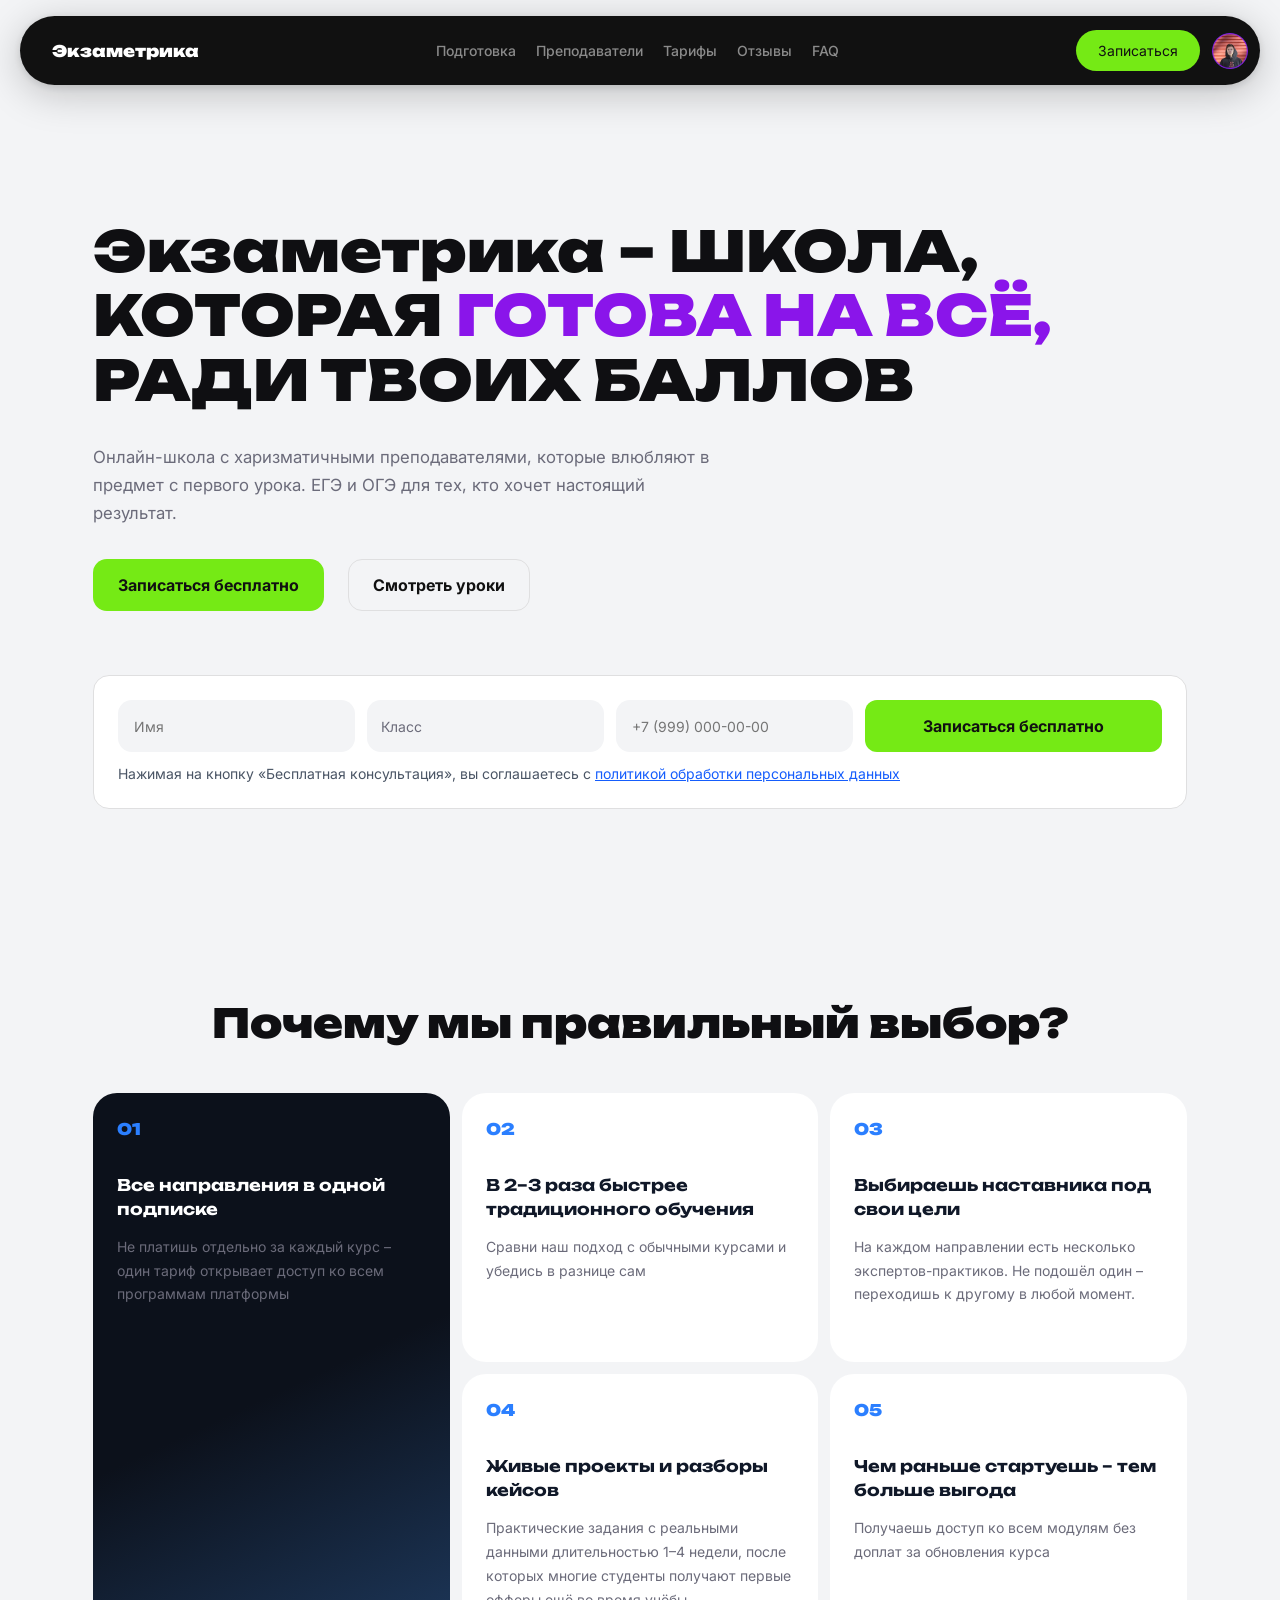
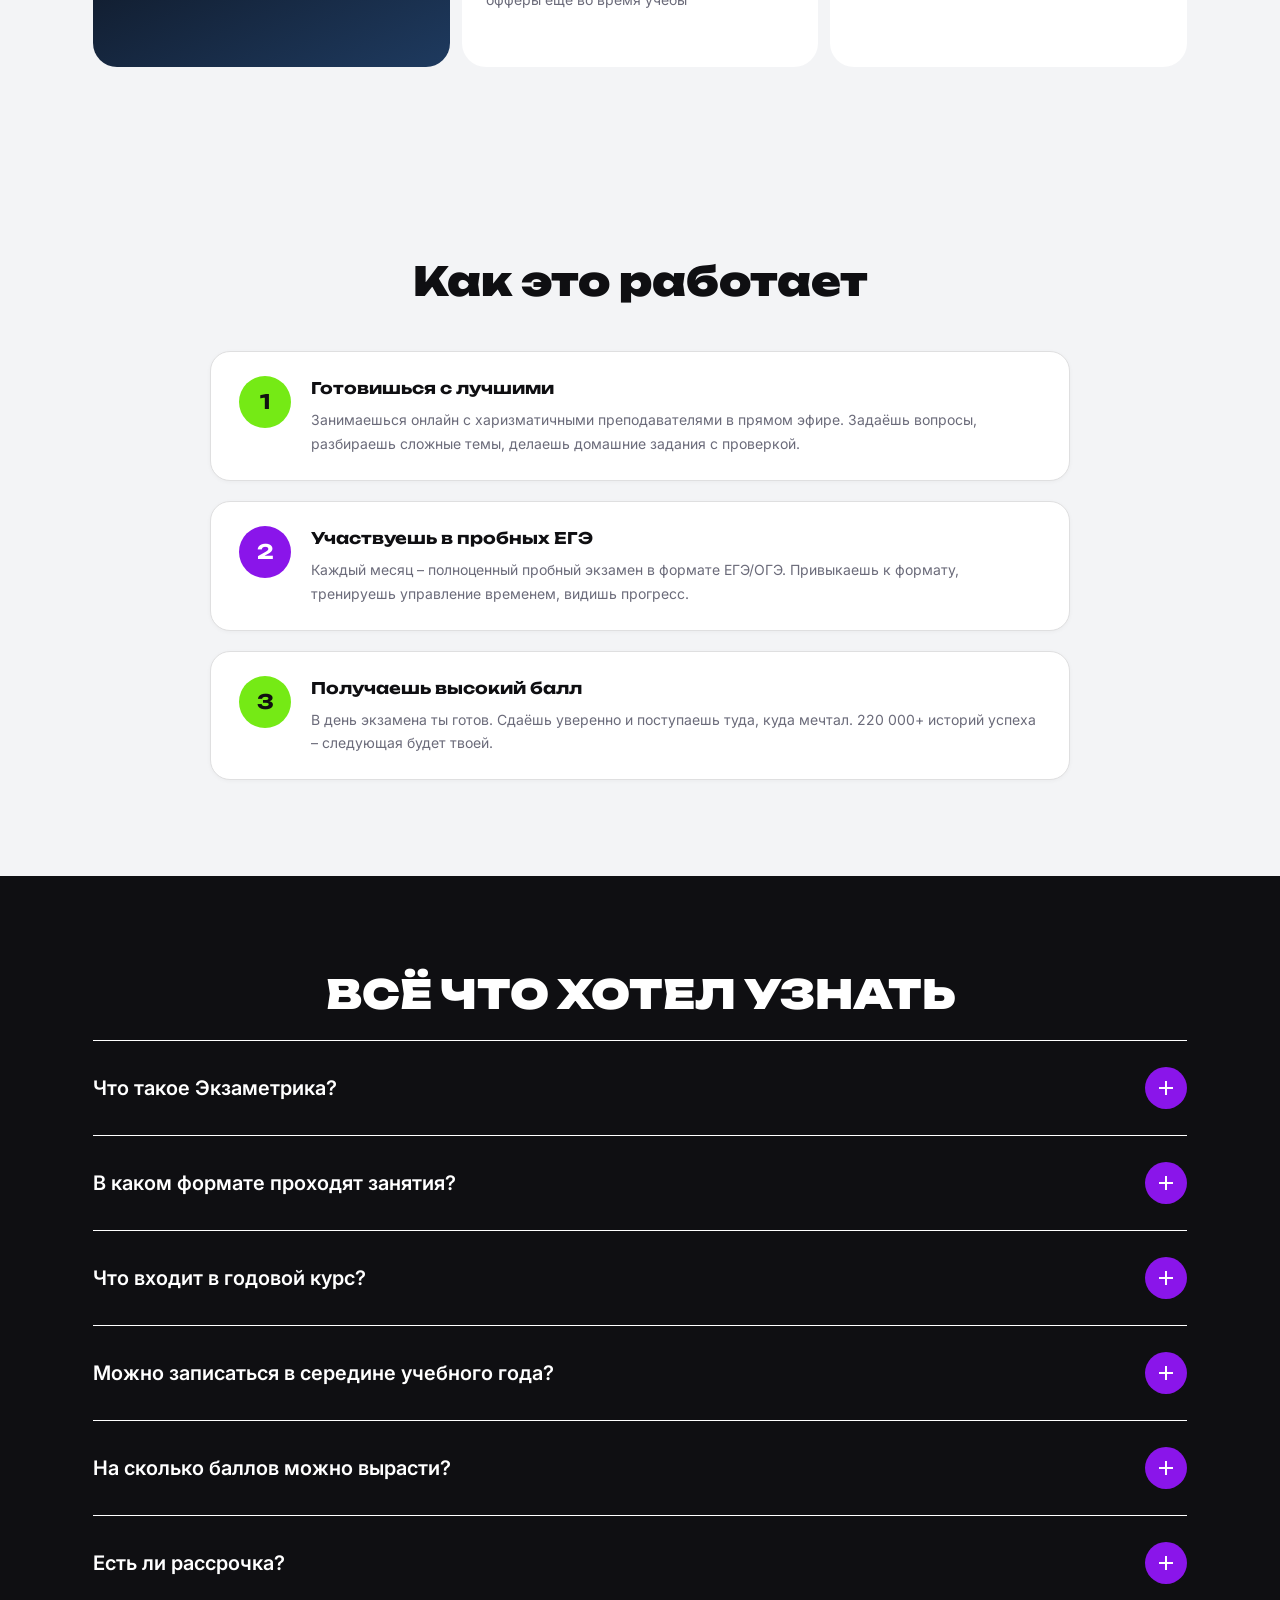
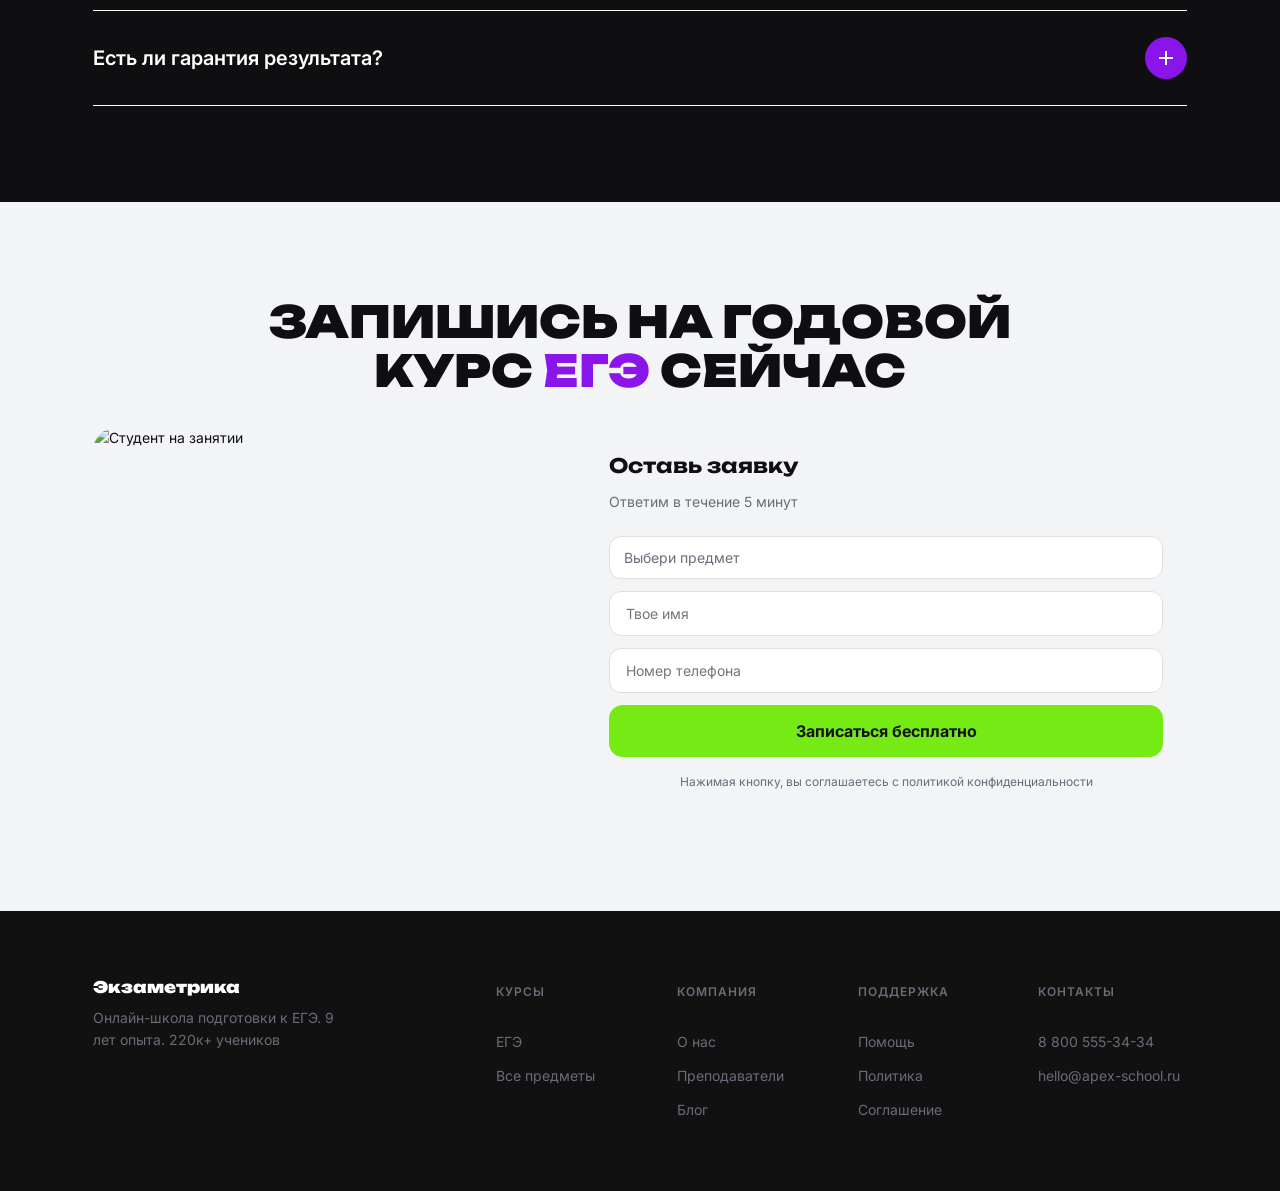
==== commit 782e384d: "refactor: create all moves" ====
--- a/pages/index.html
+++ b/pages/index.html
@@ -1,3 +1,4 @@
+<!-- =========================== FILE: index.html =========================== -->
 <!DOCTYPE html>
 <html lang="ru">
 <head>
@@ -15,34 +16,32 @@
 <!-- =========================== HEADER =========================== -->
 <div class="nav-wrap">
   <nav class="nav">
-    <a href="../pages/index.html"><span class="logo">Экзаметрика</span></a>
+    <a href="index.html"><span class="logo">Экзаметрика</span></a>
     <ul class="nav-links">
-      <li><a href="#how">Подготовка</a></li>
-      <li><a href="../pages/teachers.html">Преподаватели</a></li>
-      <li><a href="#cta">Тарифы</a></li>
+      <li><a href="index.html#how">Подготовка</a></li>
+      <li><a href="teachers.html">Преподаватели</a></li>
+      <li><a href="index.html#cta">Тарифы</a></li>
       <li><a href="about.html#testimonials">Отзывы</a></li>
-      <li><a href="#faq">FAQ</a></li>
+      <li><a href="index.html#faq">FAQ</a></li>
     </ul>
     <div class="nav-actions">
-      <button class="btn-primary btn-pill">Записаться</button>
-      <!-- ===== АВАТАР ===== -->
-      <a href="../pages/dashboard.html" class="nav-avatar" id="navAvatar" title="Личный кабинет">
+      <a href="index.html#cta" class="btn-primary btn-pill">Записаться</a>
+      <a href="dashboard.html" class="nav-avatar" id="navAvatar" title="Личный кабинет">
         <img src="../../assets/Avatar.png" alt="Аватар пользователя" width="32" height="32" id="avatarImage">
       </a>
-      <!-- ================= -->
     </div>
     <button class="nav-toggle" aria-label="Открыть меню" onclick="document.querySelector('.nav-wrap').classList.toggle('menu-open')">
       <span></span><span></span><span></span>
     </button>
   </nav>
   <div class="mobile-menu">
-    <a href="#how">Подготовка</a>
-    <a href="#faq">Преподаватели</a>
-    <a href="#cta">Тарифы</a>
+    <a href="index.html#how">Подготовка</a>
+    <a href="teachers.html">Преподаватели</a>
+    <a href="index.html#cta">Тарифы</a>
     <a href="about.html#testimonials">Отзывы</a>
-    <a href="#faq">FAQ</a>
-    <button class="btn-primary">Записаться</button>
-    <a href="../pages/dashboard.html" class="mobile-avatar">Личный кабинет</a>
+    <a href="index.html#faq">FAQ</a>
+    <a href="index.html#cta" class="btn-primary">Записаться</a>
+    <a href="dashboard.html" class="mobile-avatar">Личный кабинет</a>
   </div>
 </div>
 <!-- ================================================================= -->
@@ -54,7 +53,7 @@
       <p>Онлайн-школа с харизматичными преподавателями, которые влюбляют в предмет с первого урока. ЕГЭ и ОГЭ для тех, кто хочет настоящий результат.</p>
       <div class="hero-ctas">
         <a href="#lead-card"><button class="btn-primary">Записаться бесплатно</button></a>
-        <a href="../pages/knowledge-base.html"><button class="btn-outline">Смотреть уроки</button></a>
+        <a href="knowledge-base.html"><button class="btn-outline">Смотреть уроки</button></a>
       </div>
     </div>
 
@@ -72,7 +71,7 @@
         <label class="field"><input type="tel" placeholder="+7 (999) 000-00-00"></label>
         <button type="submit" class="btn-primary">Записаться бесплатно</button>
       </form>
-      <div class="lead-note">Нажимая на кнопку «Бесплатная консультация», вы соглашаетесь с <a href="../pages/privacy.html">политикой обработки персональных данных</a></div>
+      <div class="lead-note">Нажимая на кнопку «Бесплатная консультация», вы соглашаетесь с <a href="privacy.html">политикой обработки персональных данных</a></div>
     </div>
   </div>
 </header>
@@ -205,31 +204,31 @@
   </div>
 </section>
 
-<!-- =========================== FOOTER (future: includes/footer.php) =========================== -->
+<!-- =========================== FOOTER =========================== -->
 <footer class="site-footer">
   <div class="footer-inner">
     <div class="footer-brand">
-      <span class="logo">Экзаметрика</span>
+      <a href="index.html"><span class="logo">Экзаметрика</span></a>
       <p>Онлайн-школа подготовки к ЕГЭ. 9 лет опыта. 220к+ учеников</p>
       <div class="footer-copy">© 2026 Экзаметрика. Все права защищены.</div>
     </div>
     <div class="footer-cols">
       <div class="footer-col">
         <span class="label">КУРСЫ</span>
-        <a href="#">ЕГЭ</a>
-        <a href="../pages/knowledge-base.html">Все предметы</a>
+        <a href="index.html">ЕГЭ</a>
+        <a href="knowledge-base.html">Все предметы</a>
       </div>
       <div class="footer-col">
         <span class="label">КОМПАНИЯ</span>
         <a href="about.html">О нас</a>
-        <a href="../pages/teachers.html">Преподаватели</a>
-        <a href="../pages/blog.html">Блог</a>
+        <a href="teachers.html">Преподаватели</a>
+        <a href="blog.html">Блог</a>
       </div>
       <div class="footer-col">
         <span class="label">ПОДДЕРЖКА</span>
-        <a href="../pages/support.html">Помощь</a>
-        <a href="../pages/privacy.html">Политика</a>
-        <a href="../pages/privacy.html">Соглашение</a>
+        <a href="support.html">Помощь</a>
+        <a href="privacy.html">Политика</a>
+        <a href="privacy.html">Соглашение</a>
       </div>
       <div class="footer-col">
         <span class="label">КОНТАКТЫ</span>
@@ -250,7 +249,6 @@
     });
   });
 
-  // close mobile menu when a link inside it is clicked
   document.querySelectorAll('.mobile-menu a, .mobile-menu button').forEach(function(el){
     el.addEventListener('click', function(){
       document.querySelector('.nav-wrap').classList.remove('menu-open');
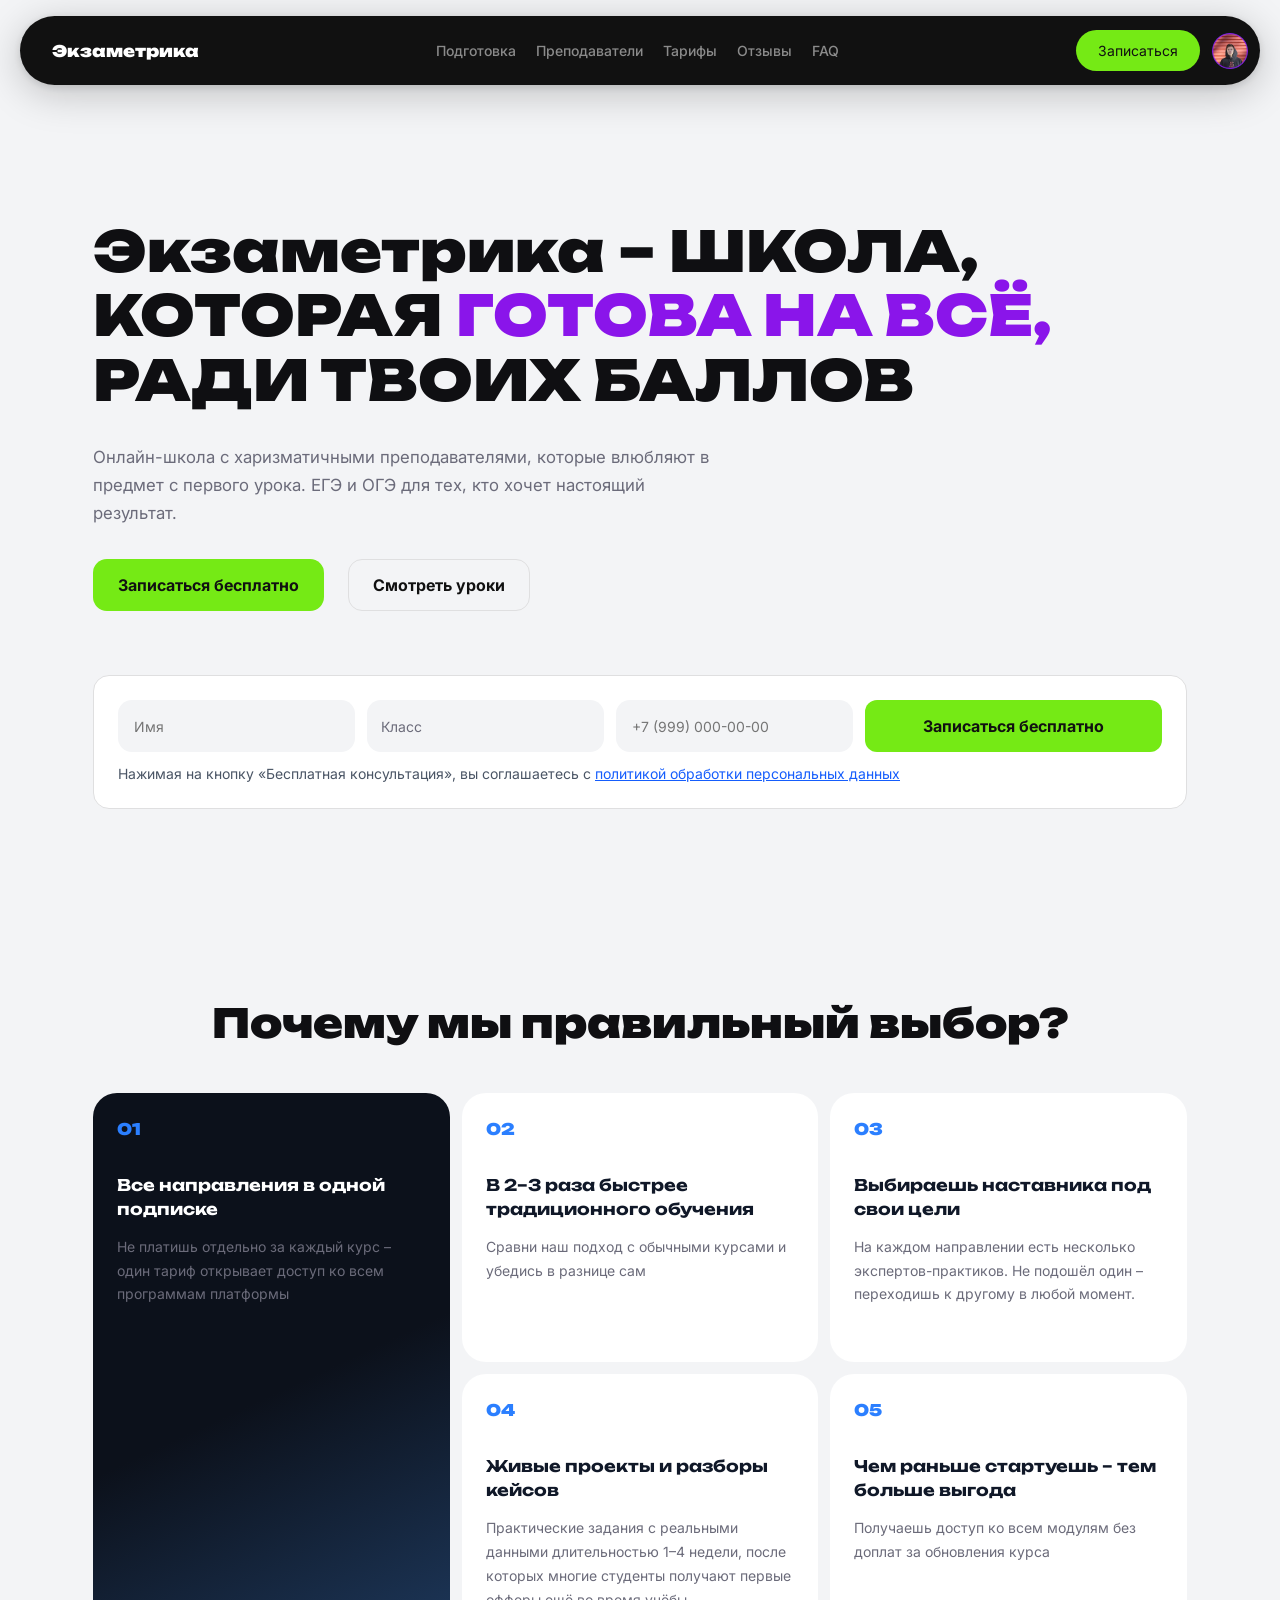
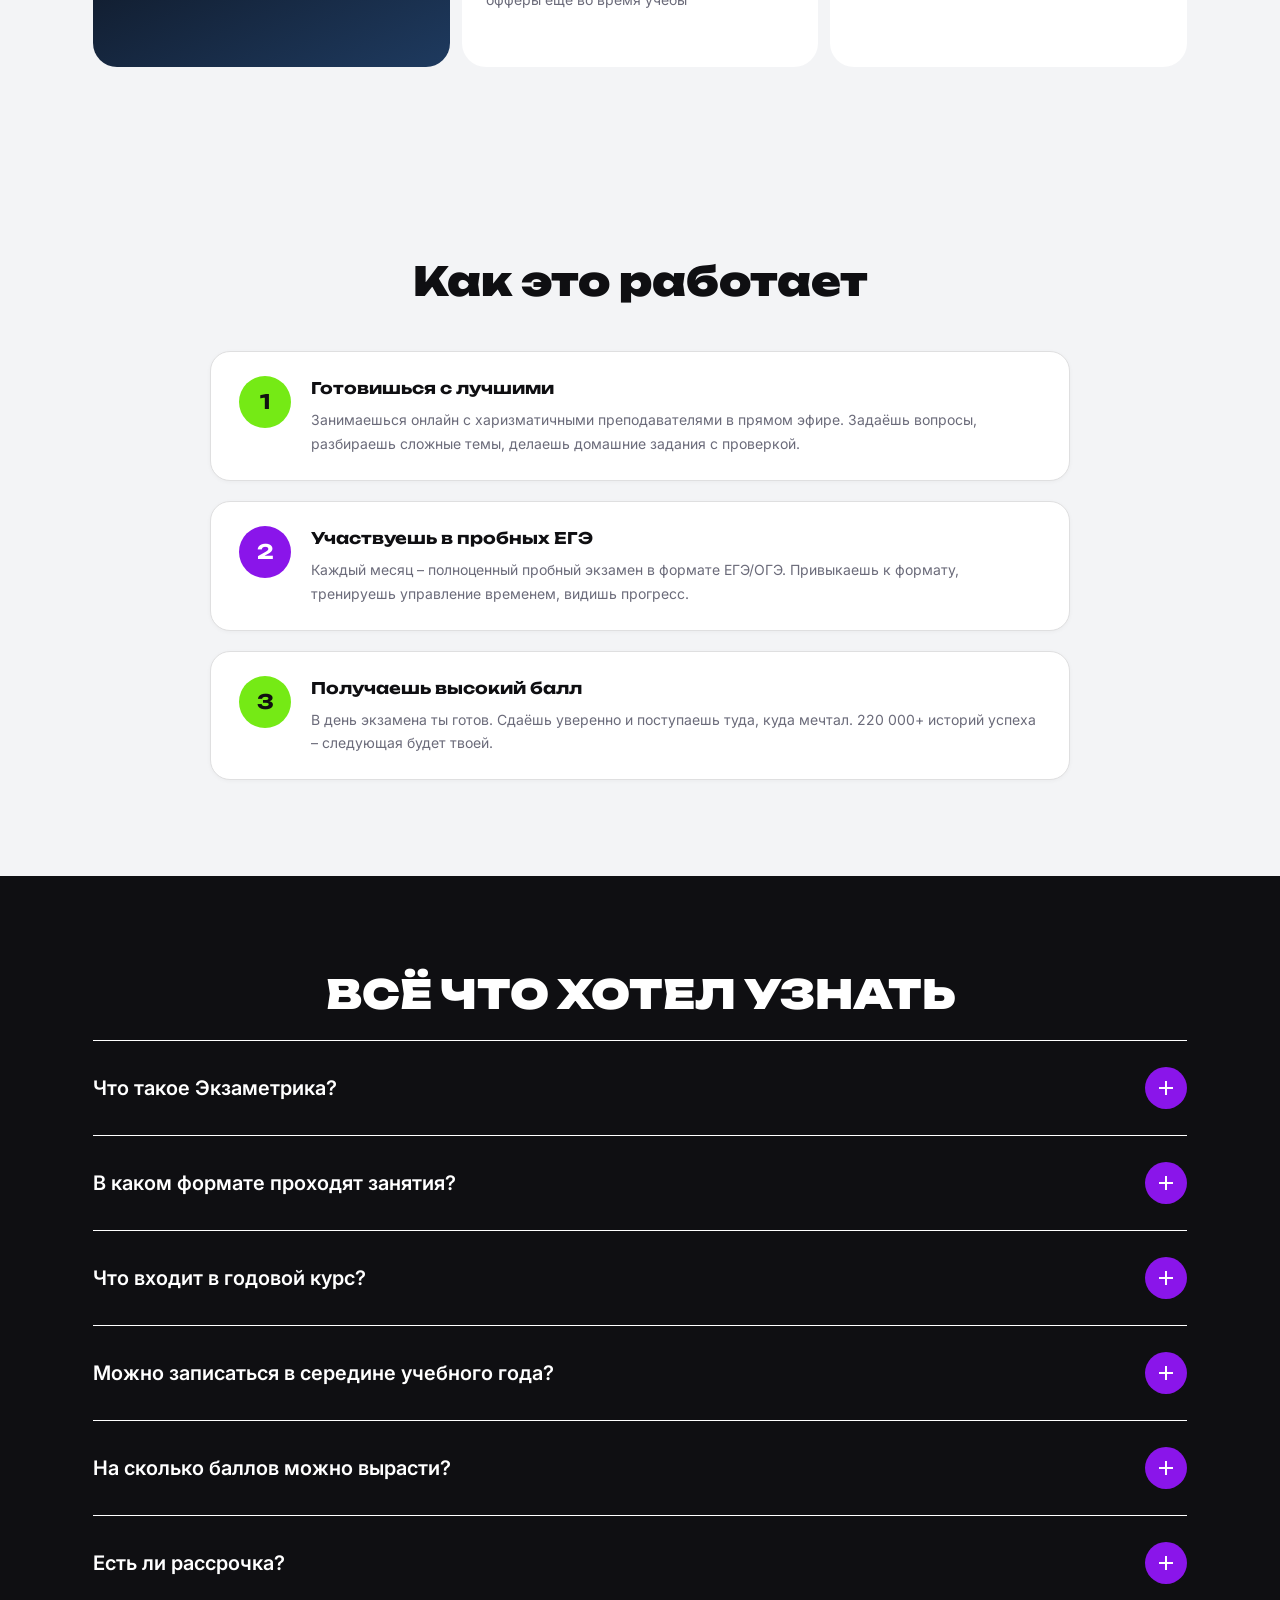
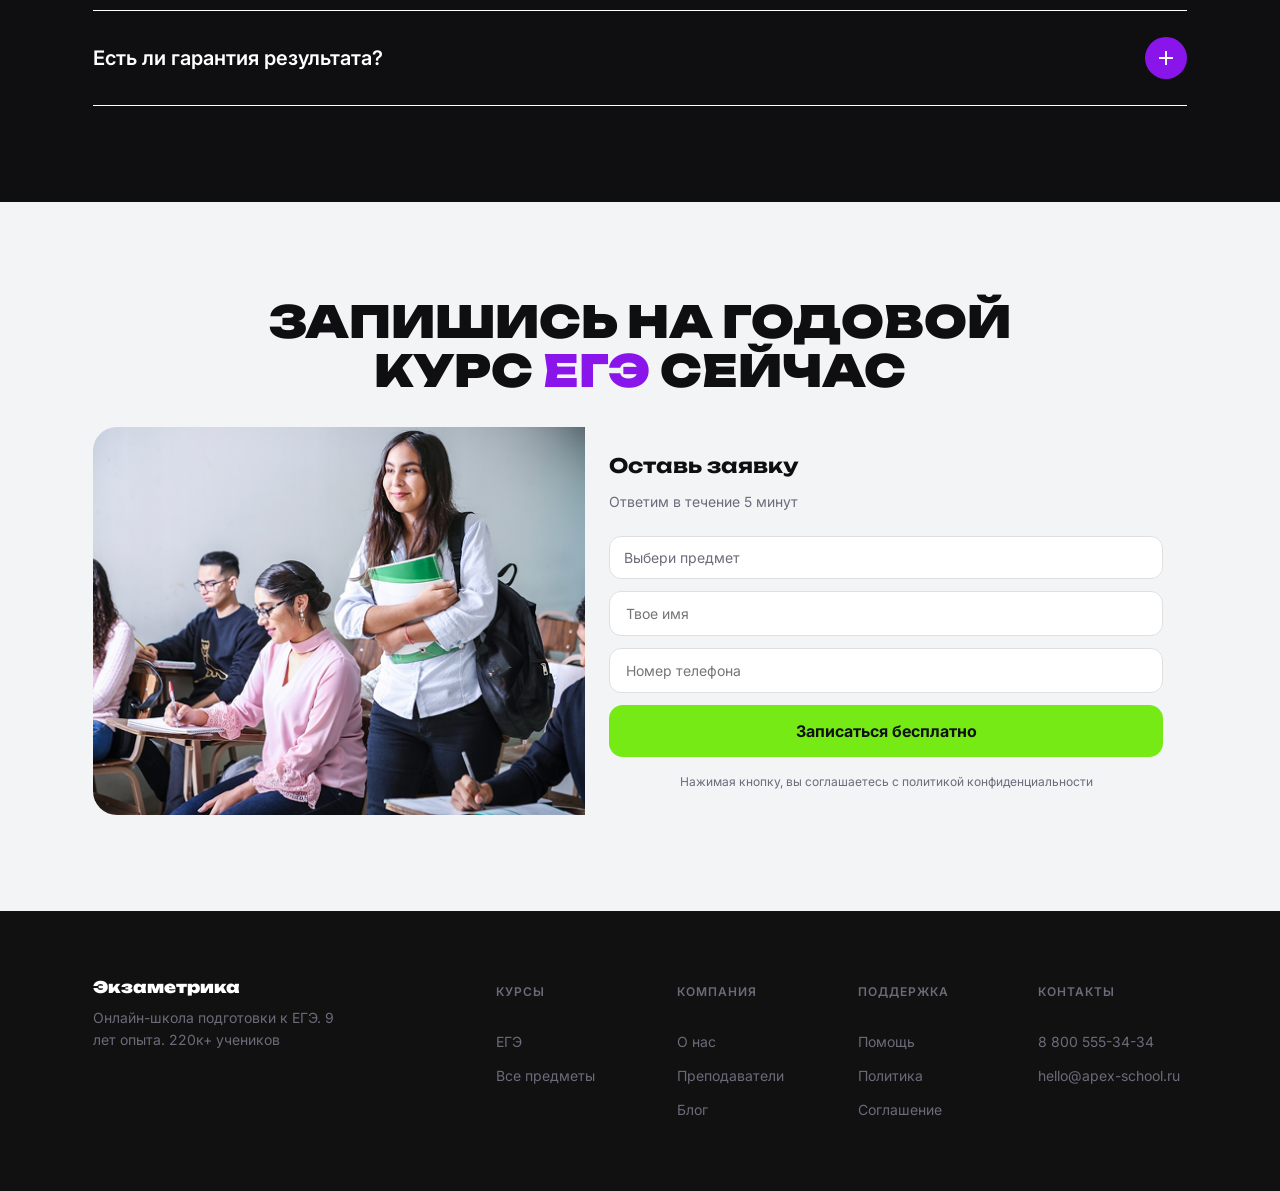
==== commit 5f1583d3: "style: assets, delete useless comments" ====
--- a/pages/index.html
+++ b/pages/index.html
@@ -1,4 +1,3 @@
-<!-- =========================== FILE: index.html =========================== -->
 <!DOCTYPE html>
 <html lang="ru">
 <head>
@@ -27,7 +26,7 @@
     <div class="nav-actions">
       <a href="index.html#cta" class="btn-primary btn-pill">Записаться</a>
       <a href="dashboard.html" class="nav-avatar" id="navAvatar" title="Личный кабинет">
-        <img src="../../assets/Avatar.png" alt="Аватар пользователя" width="32" height="32" id="avatarImage">
+        <img src="../assets/Avatar.png" alt="Аватар пользователя" width="32" height="32" id="avatarImage">
       </a>
     </div>
     <button class="nav-toggle" aria-label="Открыть меню" onclick="document.querySelector('.nav-wrap').classList.toggle('menu-open')">
@@ -181,7 +180,7 @@
 <section class="cta-section" id="cta">
   <h2 class="section-title">ЗАПИШИСЬ НА ГОДОВОЙ<br>КУРС <span class="accent">ЕГЭ</span> СЕЙЧАС</h2>
   <div class="cta-flex">
-    <img src="..../assets/Rectangle 2.png" alt="Студент на занятии">
+    <img src="../assets/Rectangle 2.png" alt="Студент на занятии">
     <div class="cta-form-card">
       <h3>Оставь заявку</h3>
       <p class="sub">Ответим в течение 5 минут</p>
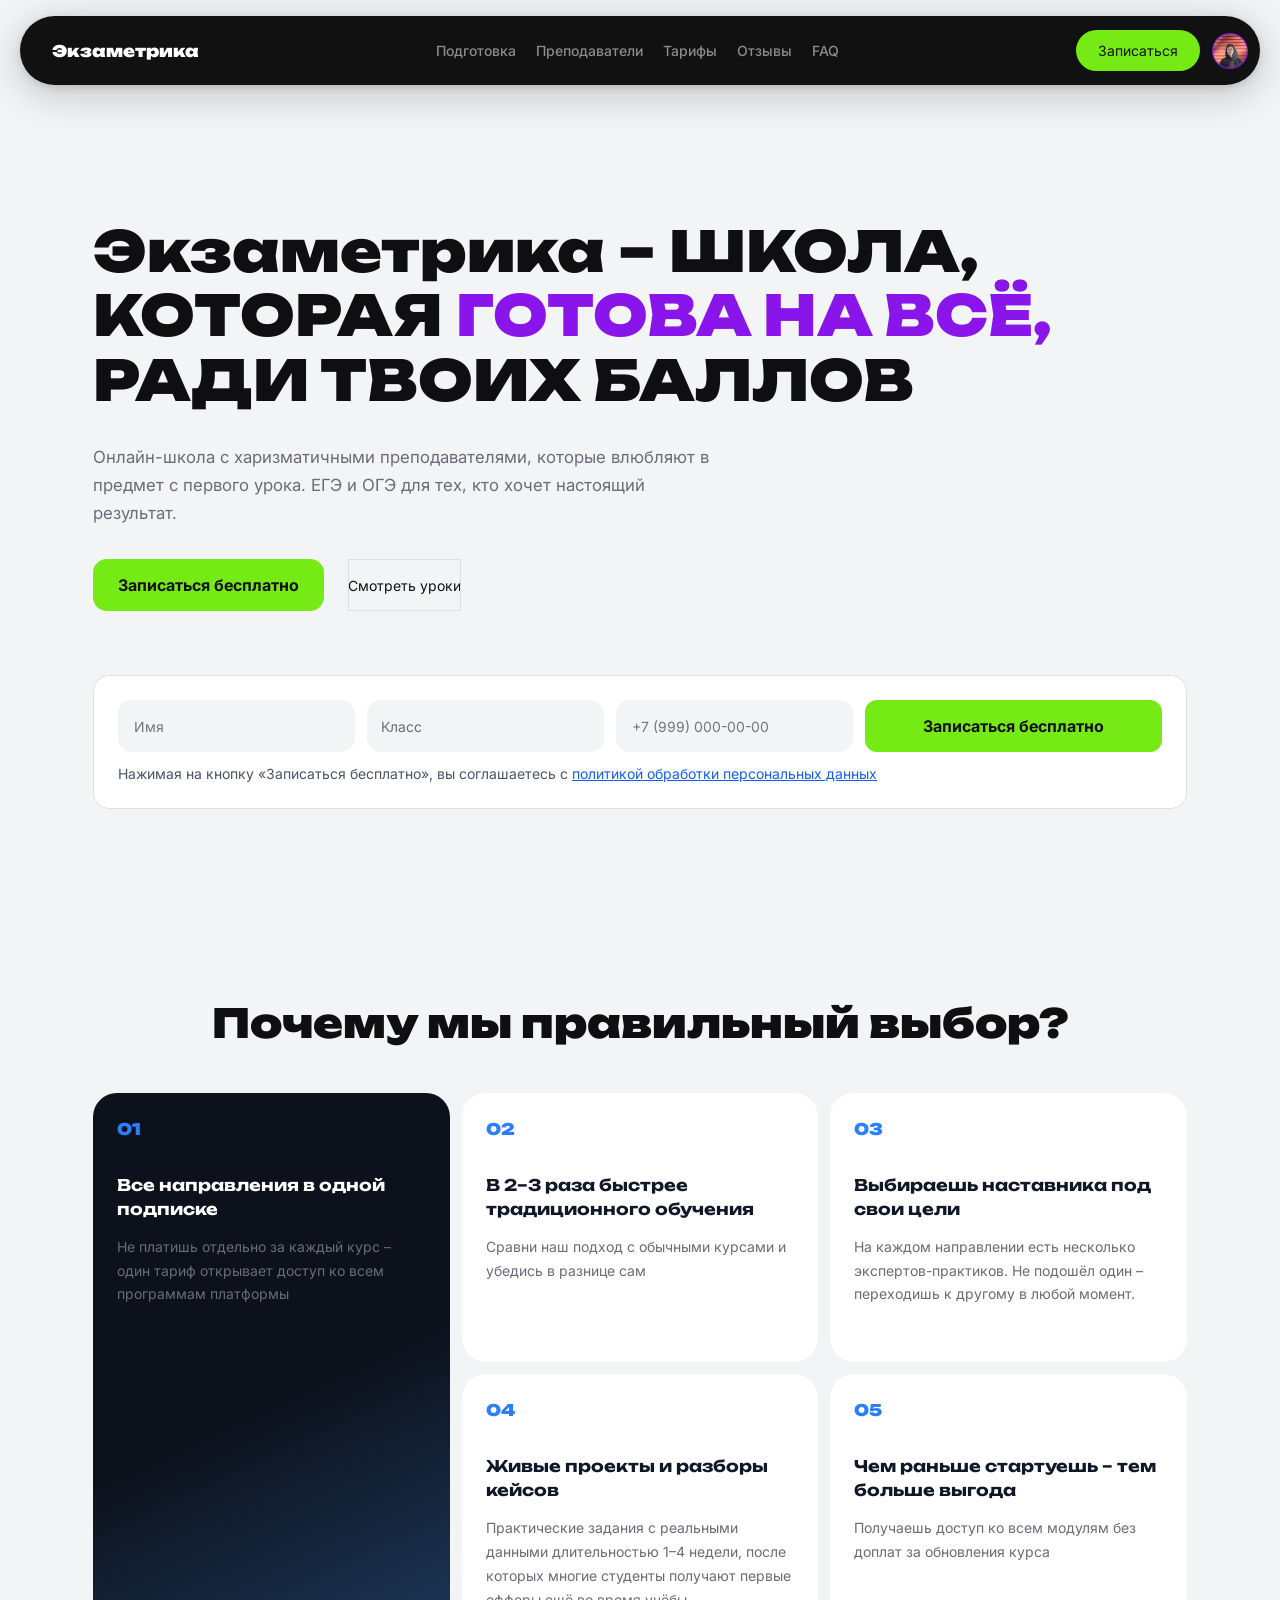
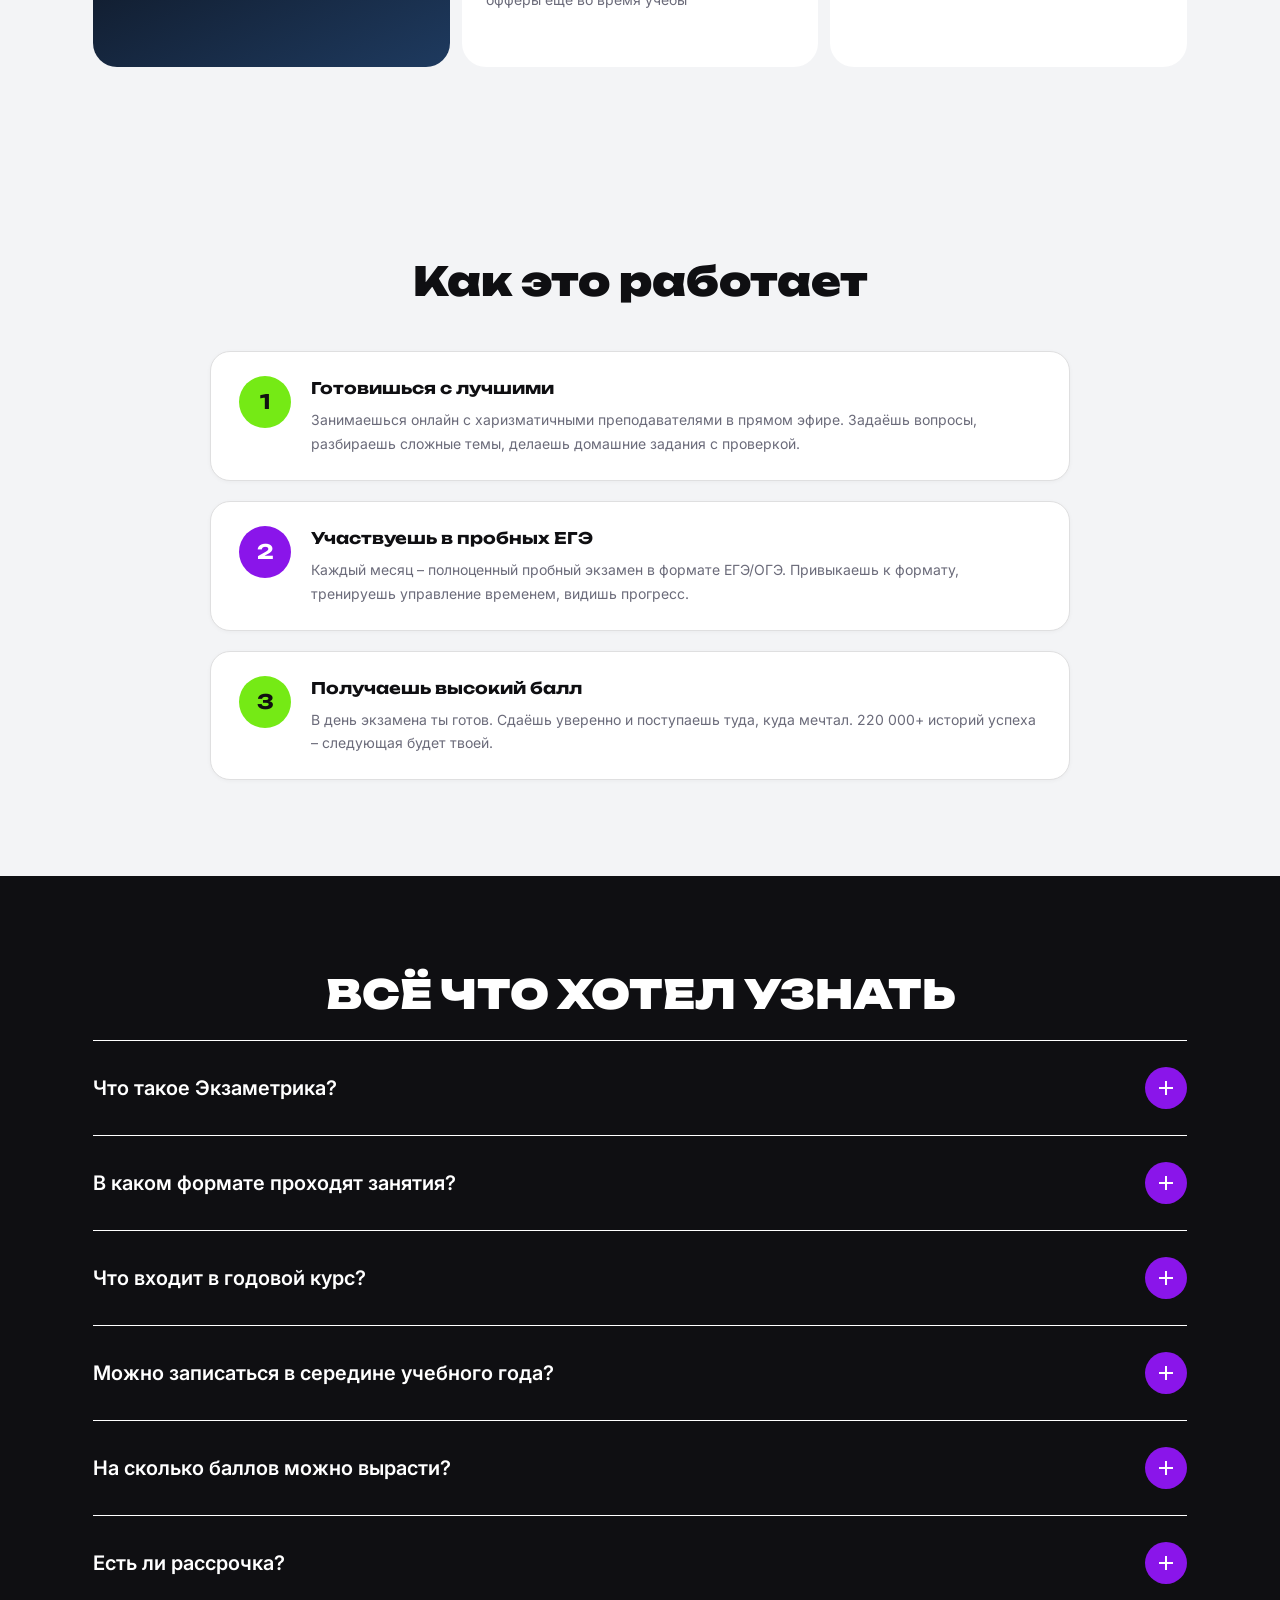
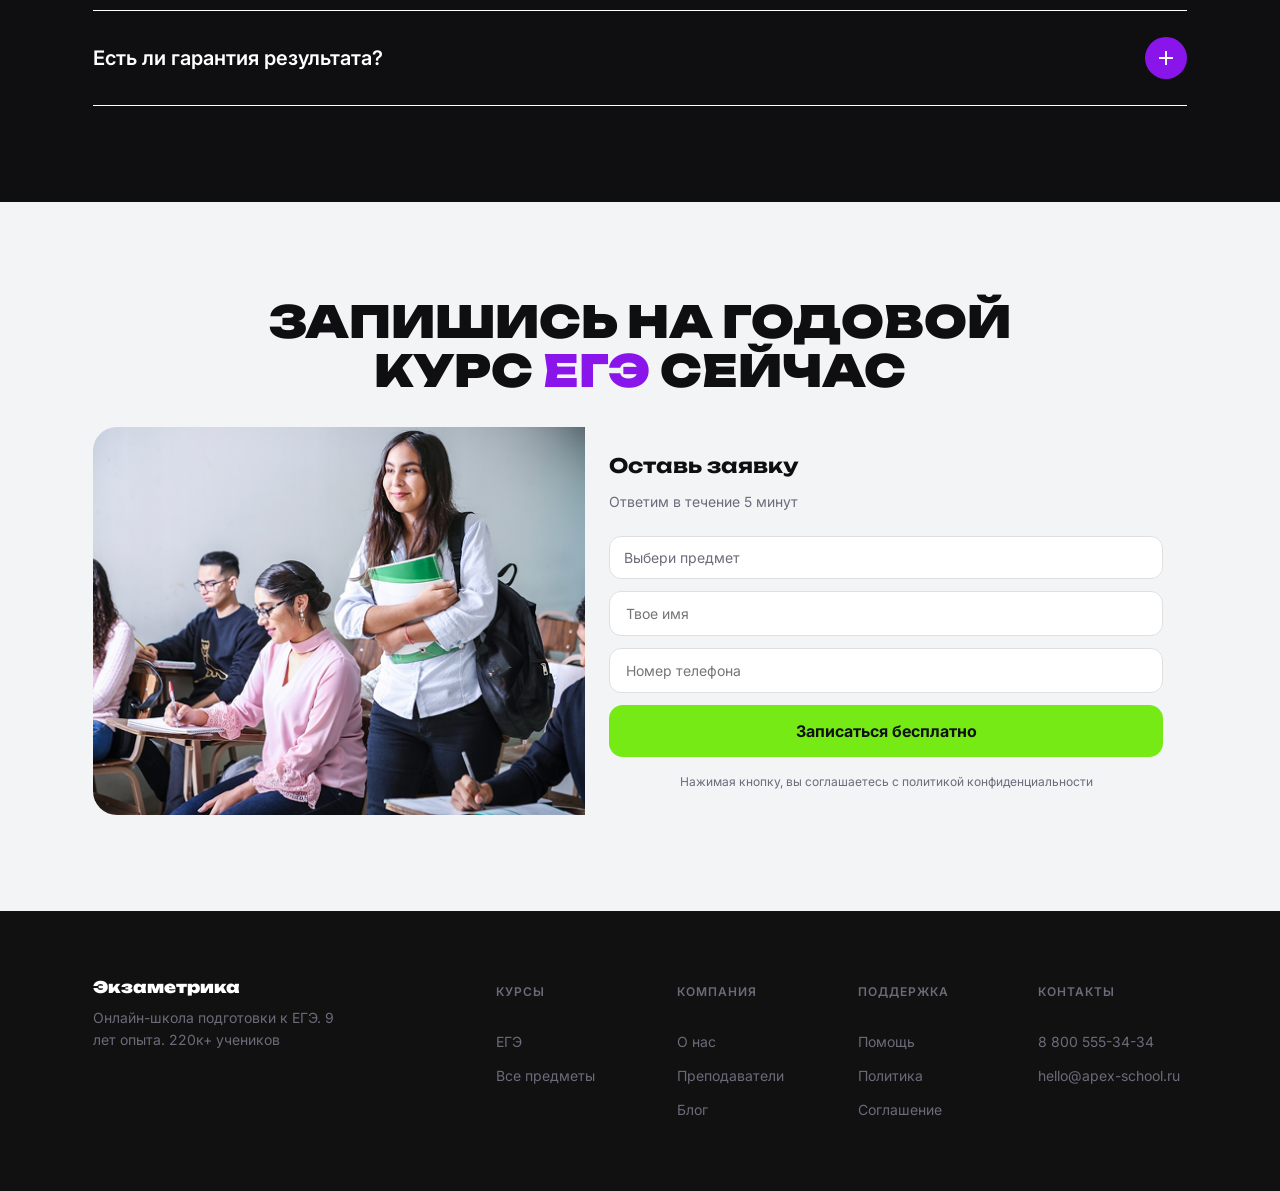
==== commit 0be02379: "fix%style: big fix" ====
--- a/pages/index.html
+++ b/pages/index.html
@@ -8,7 +8,6 @@
 <link rel="preconnect" href="https://fonts.gstatic.com" crossorigin>
 <link href="https://fonts.googleapis.com/css2?family=Unbounded:wght@700;900&family=Inter:wght@400;500;600;700&display=swap" rel="stylesheet">
 <link rel="stylesheet" href="styles/style.css">
-
 </head>
 <body>
 
@@ -17,14 +16,14 @@
   <nav class="nav">
     <a href="index.html"><span class="logo">Экзаметрика</span></a>
     <ul class="nav-links">
-      <li><a href="index.html#how">Подготовка</a></li>
+      <li><a href="#how">Подготовка</a></li>
       <li><a href="teachers.html">Преподаватели</a></li>
-      <li><a href="index.html#cta">Тарифы</a></li>
+      <li><a href="#cta">Тарифы</a></li>
       <li><a href="about.html#testimonials">Отзывы</a></li>
-      <li><a href="index.html#faq">FAQ</a></li>
+      <li><a href="#faq">FAQ</a></li>
     </ul>
     <div class="nav-actions">
-      <a href="index.html#cta" class="btn-primary btn-pill">Записаться</a>
+      <a href="#cta" class="btn-primary btn-pill">Записаться</a>
       <a href="dashboard.html" class="nav-avatar" id="navAvatar" title="Личный кабинет">
         <img src="../assets/Avatar.png" alt="Аватар пользователя" width="32" height="32" id="avatarImage">
       </a>
@@ -34,12 +33,12 @@
     </button>
   </nav>
   <div class="mobile-menu">
-    <a href="index.html#how">Подготовка</a>
+    <a href="#how">Подготовка</a>
     <a href="teachers.html">Преподаватели</a>
-    <a href="index.html#cta">Тарифы</a>
+    <a href="#cta">Тарифы</a>
     <a href="about.html#testimonials">Отзывы</a>
-    <a href="index.html#faq">FAQ</a>
-    <a href="index.html#cta" class="btn-primary">Записаться</a>
+    <a href="#faq">FAQ</a>
+    <a href="#cta" class="btn-primary">Записаться</a>
     <a href="dashboard.html" class="mobile-avatar">Личный кабинет</a>
   </div>
 </div>
@@ -51,26 +50,31 @@
       <h1>Экзаметрика – ШКОЛА,<br>КОТОРАЯ <span class="accent">ГОТОВА НА ВСЁ,</span><br>РАДИ ТВОИХ БАЛЛОВ</h1>
       <p>Онлайн-школа с харизматичными преподавателями, которые влюбляют в предмет с первого урока. ЕГЭ и ОГЭ для тех, кто хочет настоящий результат.</p>
       <div class="hero-ctas">
-        <a href="#lead-card"><button class="btn-primary">Записаться бесплатно</button></a>
-        <a href="knowledge-base.html"><button class="btn-outline">Смотреть уроки</button></a>
+        <button type="button" class="btn-primary" id="heroCtaPrimary">Записаться бесплатно</button>
+        <a href="knowledge-base.html" class="btn-outline" style="text-decoration:none;display:inline-flex;align-items:center;justify-content:center;">Смотреть уроки</a>
       </div>
     </div>
 
     <div class="lead-card" id="lead-card">
-      <form class="lead-form" onsubmit="return false;">
-        <label class="field"><input type="text" placeholder="Имя"></label>
+      <form class="lead-form" id="leadForm" novalidate>
         <label class="field">
-          <select>
+          <input type="text" name="fullName" placeholder="Имя" required autocomplete="name">
+        </label>
+        <label class="field">
+          <select name="grade" required>
             <option value="" selected disabled>Класс</option>
-            <option>9 класс</option>
-            <option>10 класс</option>
-            <option>11 класс</option>
+            <option value="9">9 класс</option>
+            <option value="10">10 класс</option>
+            <option value="11">11 класс</option>
           </select>
         </label>
-        <label class="field"><input type="tel" placeholder="+7 (999) 000-00-00"></label>
-        <button type="submit" class="btn-primary">Записаться бесплатно</button>
+        <label class="field">
+          <input type="tel" name="phone" placeholder="+7 (999) 000-00-00" required autocomplete="tel">
+        </label>
+        <button type="submit" class="btn-primary" id="leadSubmit">Записаться бесплатно</button>
       </form>
-      <div class="lead-note">Нажимая на кнопку «Бесплатная консультация», вы соглашаетесь с <a href="privacy.html">политикой обработки персональных данных</a></div>
+      <div class="lead-note">Нажимая на кнопку «Записаться бесплатно», вы соглашаетесь с <a href="privacy.html">политикой обработки персональных данных</a></div>
+      <div class="lead-status" id="leadStatus" style="display:none;margin-top:12px;font-size:13px;line-height:1.5;border-radius:8px;padding:10px 12px;"></div>
     </div>
   </div>
 </header>
@@ -184,9 +188,9 @@
     <div class="cta-form-card">
       <h3>Оставь заявку</h3>
       <p class="sub">Ответим в течение 5 минут</p>
-      <form class="cta-form" onsubmit="return false;">
+      <form class="cta-form" id="ctaForm" novalidate>
         <label class="field">
-          <select>
+          <select name="subject" required>
             <option value="" selected disabled>Выбери предмет</option>
             <option>Русский язык</option>
             <option>Математика</option>
@@ -194,11 +198,12 @@
             <option>Физика</option>
           </select>
         </label>
-        <label class="field"><input type="text" placeholder="Твое имя"></label>
-        <label class="field"><input type="tel" placeholder="Номер телефона"></label>
-        <button type="submit" class="btn-primary">Записаться бесплатно</button>
+        <label class="field"><input type="text" name="fullName" placeholder="Твое имя" required autocomplete="name"></label>
+        <label class="field"><input type="tel" name="phone" placeholder="Номер телефона" required autocomplete="tel"></label>
+        <button type="submit" class="btn-primary" style="width:100%;" id="ctaSubmit">Записаться бесплатно</button>
         <div class="cta-fine">Нажимая кнопку, вы соглашаетесь с политикой конфиденциальности</div>
       </form>
+      <div class="lead-status" id="ctaStatus" style="display:none;margin-top:12px;font-size:13px;line-height:1.5;border-radius:8px;padding:10px 12px;"></div>
     </div>
   </div>
 </section>
@@ -239,19 +244,214 @@
 </footer>
 <!-- ============================================================================================ -->
 
+<script src="../scripts/app.js"></script>
 <script>
-  document.querySelectorAll('.faq-item').forEach(function(item){
-    item.querySelector('.faq-q').addEventListener('click', function(){
-      var isOpen = item.classList.contains('open');
-      document.querySelectorAll('.faq-item.open').forEach(function(el){ el.classList.remove('open'); });
-      if(!isOpen){ item.classList.add('open'); }
+  // =========================================================
+  //  INDEX PAGE
+  //  Оживляем кнопки, формы, FAQ, мобильное меню
+  // =========================================================
+  document.addEventListener('DOMContentLoaded', function () {
+
+    // ---------- FAQ ----------
+    document.querySelectorAll('.faq-item').forEach(function (item) {
+      const btn = item.querySelector('.faq-q');
+      if (!btn) return;
+      btn.addEventListener('click', function () {
+        const isOpen = item.classList.contains('open');
+        document.querySelectorAll('.faq-item.open').forEach(function (el) {
+          el.classList.remove('open');
+        });
+        if (!isOpen) item.classList.add('open');
+      });
     });
-  });
-
-  document.querySelectorAll('.mobile-menu a, .mobile-menu button').forEach(function(el){
-    el.addEventListener('click', function(){
-      document.querySelector('.nav-wrap').classList.remove('menu-open');
+
+    // ---------- Закрытие мобильного меню при клике по ссылке ----------
+    document.querySelectorAll('.mobile-menu a, .mobile-menu button').forEach(function (el) {
+      el.addEventListener('click', function () {
+        document.querySelector('.nav-wrap').classList.remove('menu-open');
+      });
     });
+
+    // ---------- Hero CTA → скролл к форме заявки ----------
+    const heroCta = document.getElementById('heroCtaPrimary');
+    if (heroCta) {
+      heroCta.addEventListener('click', function () {
+        const target = document.getElementById('lead-card');
+        if (target) target.scrollIntoView({ behavior: 'smooth', block: 'center' });
+      });
+    }
+
+    // ---------- Универсальный показ статуса формы ----------
+    function showStatus(el, type, text) {
+      if (!el) return;
+      el.style.display = 'block';
+      el.textContent = text;
+      if (type === 'success') {
+        el.style.background = '#E2FCDA';
+        el.style.color = '#1E5A13';
+        el.style.border = '1px solid #6EE7B7';
+      } else {
+        el.style.background = '#FEF2F2';
+        el.style.color = '#B91C1C';
+        el.style.border = '1px solid #FCA5A5';
+      }
+    }
+    function hideStatus(el) {
+      if (!el) return;
+      el.style.display = 'none';
+      el.textContent = '';
+    }
+
+    // ---------- Валидация телефона ----------
+    function isPhone(v) {
+      return v.replace(/\D/g, '').length >= 10;
+    }
+
+    // ---------- Внутренний sender заявок (не зависит от app.js) ----------
+    async function submitApplication(payload) {
+      // Если снаружи есть sendApplication — используем его (app.js).
+      if (typeof window.sendApplication === 'function') {
+        return window.sendApplication(payload);
+      }
+      // Иначе бьём напрямую в API.
+      const res = await fetch('/api/applications', {
+        method: 'POST',
+        headers: { 'Content-Type': 'application/json' },
+        body: JSON.stringify(payload),
+      });
+      let data = null;
+      try { data = await res.json(); } catch (_) {}
+      if (!res.ok || !data || data.ok === false) {
+        const msg = (data && data.error && data.error.message) || ('Ошибка ' + res.status);
+        throw new Error(msg);
+      }
+      return data.data;
+    }
+
+    // ---------- Lead-форма (вверху) ----------
+    const leadForm = document.getElementById('leadForm');
+    const leadStatus = document.getElementById('leadStatus');
+    const leadSubmit = document.getElementById('leadSubmit');
+
+    if (leadForm) {
+      leadForm.addEventListener('submit', async function (e) {
+        e.preventDefault();
+        hideStatus(leadStatus);
+
+        const fullName = leadForm.fullName.value.trim();
+        const grade = leadForm.grade.value;
+        const phone = leadForm.phone.value.trim();
+
+        if (!fullName || !grade || !phone) {
+          showStatus(leadStatus, 'error', 'Пожалуйста, заполните все поля.');
+          return;
+        }
+        if (!isPhone(phone)) {
+          showStatus(leadStatus, 'error', 'Введите корректный номер телефона.');
+          return;
+        }
+
+        leadSubmit.disabled = true;
+        leadSubmit.textContent = 'Отправка...';
+
+        try {
+          await submitApplication({
+            fullName: fullName,
+            grade: parseInt(grade, 10),
+            phone: phone,
+            message: 'Заявка с главной (lead-form)',
+            source: 'landing',
+          });
+          showStatus(leadStatus, 'success', 'Заявка отправлена! Мы свяжемся с вами в ближайшее время.');
+          leadForm.reset();
+        } catch (err) {
+          showStatus(leadStatus, 'error', err.message || 'Не удалось отправить заявку. Попробуйте позже.');
+        } finally {
+          leadSubmit.disabled = false;
+          leadSubmit.textContent = 'Записаться бесплатно';
+        }
+      });
+    }
+
+    // ---------- CTA-форма (внизу) ----------
+    const ctaForm = document.getElementById('ctaForm');
+    const ctaStatus = document.getElementById('ctaStatus');
+    const ctaSubmit = document.getElementById('ctaSubmit');
+
+    if (ctaForm) {
+      ctaForm.addEventListener('submit', async function (e) {
+        e.preventDefault();
+        hideStatus(ctaStatus);
+
+        const subject = ctaForm.subject.value;
+        const fullName = ctaForm.fullName.value.trim();
+        const phone = ctaForm.phone.value.trim();
+
+        if (!subject || !fullName || !phone) {
+          showStatus(ctaStatus, 'error', 'Пожалуйста, заполните все поля.');
+          return;
+        }
+        if (!isPhone(phone)) {
+          showStatus(ctaStatus, 'error', 'Введите корректный номер телефона.');
+          return;
+        }
+
+        ctaSubmit.disabled = true;
+        ctaSubmit.textContent = 'Отправка...';
+
+        try {
+          await submitApplication({
+            fullName: fullName,
+            grade: 11,
+            phone: phone,
+            subject: subject,
+            message: 'Заявка с главной (CTA)',
+            source: 'cta',
+          });
+          showStatus(ctaStatus, 'success', 'Заявка отправлена! Мы свяжемся с вами в ближайшее время.');
+          ctaForm.reset();
+        } catch (err) {
+          showStatus(ctaStatus, 'error', err.message || 'Не удалось отправить заявку. Попробуйте позже.');
+        } finally {
+          ctaSubmit.disabled = false;
+          ctaSubmit.textContent = 'Записаться бесплатно';
+        }
+      });
+    }
+
+    // ---------- Аватар: если залогинен — dashboard, иначе login ----------
+    const avatar = document.getElementById('navAvatar');
+    if (avatar) {
+      const token = document.cookie
+        .split('; ')
+        .find(function (row) { return row.startsWith('session_token='); });
+      const isAuth = !!token;
+      avatar.setAttribute('href', isAuth ? 'dashboard.html' : 'login.html');
+
+      if (isAuth && window.getCurrentUser) {
+        getCurrentUser()
+          .then(function (user) {
+            if (user && user.email) {
+              avatar.setAttribute('title', user.email);
+            }
+          })
+          .catch(function () { /* ignore */ });
+      }
+    }
+
+    // ---------- Плавный скролл для якорных ссылок в навигации ----------
+    document.querySelectorAll('a[href^="#"]').forEach(function (a) {
+      a.addEventListener('click', function (e) {
+        const id = a.getAttribute('href').slice(1);
+        if (!id) return;
+        const target = document.getElementById(id);
+        if (!target) return;
+        e.preventDefault();
+        target.scrollIntoView({ behavior: 'smooth', block: 'start' });
+        document.querySelector('.nav-wrap')?.classList.remove('menu-open');
+      });
+    });
+
   });
 </script>
 
--- a/pages/styles/style.css
+++ b/pages/styles/style.css
@@ -1,16 +1,7 @@
 /* =====================================================================
    ЭКЗАМЕТРИКА — единый итоговый style.css
    ---------------------------------------------------------------------
-   Собран из двух версий общего стиля:
-   - база (переменные, сброс, кнопки, card/mini-stat, оба навбара —
-     маркетинговый pill и app-навбар, футер, breadcrumb, адаптив) взята
-     из «новой» общей таблицы стилей как более полной по токенам;
-   - из «старой» версии добавлены недостающие в базе блоки: выпадающее
-     меню аккаунта, мобильное гамбургер-меню, страницы login/register
-     и все стили конкретных страниц (landing, about, privacy, dashboard,
-     schedule, knowledge-base, blog, support, teachers).
-
-   Структура файла:
+   Структура:
    1. Переменные и сброс
    2. Общие компоненты (кнопки, card, mini-stat, section-title)
    3. Маркетинговый навбар (index / about / privacy) + мобильное меню
@@ -20,10 +11,12 @@
    6. Контейнер приложения (.app-container)
    7. Футер (общий на всех страницах, кроме login / register)
    8. Страницы авторизации (login + register)
-   9. Стили конкретных страниц — каждая в своём корневом классе
-      (.dash, .sched, .kb, .blog, .support, .teachers, .about-*,
-      .privacy-*), изменения внутри блока одной страницы не задевают
-      вёрстку других.
+   9. Стили конкретных страниц
+   10. МОБИЛЬНЫЕ ПРАВКИ — единый хедер (лого/аватар/бургер, без rounded-bug),
+       мобильная поддержка (табы «чат / вопросы»), мобильное расписание
+       (один день вместо недели), мобильный дашборд (карточки вместо
+       таблицы заданий). Всё внутри @media (max-width:640/700px), поэтому
+       десктоп не затронут.
 ===================================================================== */
 
 /* ---------------------------------------------------------------------
@@ -228,6 +221,14 @@
 }
 .mobile-menu .btn-primary{ width:100%; margin-top:12px; }
 .mobile-menu .mobile-avatar{ color:var(--white); text-align:center; padding:14px 4px 0; }
+.mobile-menu .mobile-score{
+  margin-top:8px;
+  padding:10px 4px 0;
+  color:var(--green);
+  font-size:13px;
+  font-weight:700;
+  text-align:center;
+}
 .nav-wrap.menu-open .mobile-menu{ display:flex; }
 .nav-wrap.menu-open .nav{ border-radius:24px 24px 0 0; }
 
@@ -263,7 +264,7 @@
 }
 .avatar{ width:36px; height:36px; border-radius:50%; object-fit:cover; }
 
-/* ---- Аватар с выпадающим меню аккаунта ---- */
+/* ---- Аватар с выпадающим меню аккаунта (используется на dashboard.html) ---- */
 .nav-avatar-wrap{ position:relative; display:flex; align-items:center; }
 .nav-avatar{
   width:36px;
@@ -355,21 +356,12 @@
 .footer-col a:hover{ color:var(--white); }
 
 /* ---------------------------------------------------------------------
-   Адаптив — общие элементы шапки/футера
+   Адаптив — общие элементы шапки/футера (960px)
 --------------------------------------------------------------------- */
 @media (max-width:960px){
   .nav-links{ display:none; }
-  .nav-toggle{ display:flex; }
   .app-nav-links{ display:none; }
   .section-title{ font-size:32px; }
-}
-@media (max-width:640px){
-  .nav{ padding:10px 10px 10px 20px; }
-  .app-nav-wrap{ padding:16px 20px 0; }
-  .app-nav{ padding:0 8px 0 20px; }
-  .breadcrumb-wrap{ padding:12px 20px; }
-  .site-footer{ padding:48px 20px; }
-  .footer-copy{ display:block; }
 }
 
 /* =====================================================================
@@ -711,10 +703,56 @@
 .dash .empty-state .icon{ font-size:48px; display:block; margin-bottom:16px; }
 
 @media (max-width:700px){
-  .assign-table{ display:block; overflow-x:auto; white-space:nowrap; }
   .profile-row{ flex-direction:column; }
   .profile-card{ flex-direction:column; text-align:center; }
   .profile-stats{ flex-direction:column; }
+  .profile-stats .mini-stat{
+    flex-direction:row;
+    align-items:center;
+    justify-content:flex-start;
+    gap:12px;
+    min-height:0;
+    padding:16px;
+  }
+  .profile-stats .mini-stat .num{ font-size:22px; }
+
+  .subject-row .btn-continue{ width:100%; order:3; }
+
+  /* Заявки: таблица -> карточки */
+  .assign-table thead{ display:none; }
+  .assign-table,
+  .assign-table tbody,
+  .assign-table tr,
+  .assign-table td{ display:block; width:100%; white-space:normal; }
+  .assign-table tr{
+    background:var(--white);
+    border:1px solid var(--stroke);
+    border-radius:14px;
+    padding:4px 14px;
+    margin-bottom:10px;
+  }
+  .assign-table td{
+    border-bottom:1px solid var(--back);
+    padding:10px 0;
+    display:flex;
+    justify-content:space-between;
+    align-items:center;
+    gap:12px;
+    text-align:right;
+  }
+  .assign-table td:last-child{ border-bottom:none; }
+  .assign-table td::before{
+    content:attr(data-label);
+    color:var(--main-text);
+    font-size:12px;
+    font-weight:600;
+    text-align:left;
+  }
+  .assign-table td:nth-child(1)::before{ content:"Задание"; }
+  .assign-table td:nth-child(2)::before{ content:"Предмет"; }
+  .assign-table td:nth-child(3)::before{ content:"Статус"; }
+  .assign-table td:nth-child(4)::before{ content:"Дедлайн"; }
+  .assign-table td:nth-child(5)::before{ content:"Баллы"; }
 }
 
 /* ---------- 9.5 Schedule (schedule.html) ---------- */
@@ -747,8 +785,61 @@
 .event .teacher{ color:var(--main-text); font-size:12px; }
 .event .badge{ align-self:flex-start; padding:3px 10px; background:var(--video-bg); color:var(--blue); border-radius:100px; font-size:10px; font-weight:700; }
 
+/* мобильный день-пикер + повестка дня — скрыты на десктопе */
+.day-picker{ display:none; }
+.day-agenda{ display:none; }
+
 @media (max-width:640px){
   .sched-head-stats{ width:100%; }
+  .sched-head-stats .mini-stat{ background:var(--back); border:none; border-radius:12px; padding:12px; min-width:0; }
+
+  /* прячем недельную сетку, показываем один день */
+  .schedule-wrap{ display:none; }
+
+  .day-picker{
+    display:flex;
+    background:var(--white);
+    border:1px solid var(--stroke);
+    border-radius:16px;
+    overflow:hidden;
+  }
+  .day-tab{
+    flex:1;
+    background:none;
+    border:none;
+    padding:10px 2px;
+    display:flex;
+    flex-direction:column;
+    align-items:center;
+    gap:2px;
+  }
+  .day-tab .dow{ font-size:11px; color:var(--main-text); font-weight:500; }
+  .day-tab .date{ font-family:'Unbounded',sans-serif; font-weight:700; font-size:15px; color:var(--black); }
+  .day-tab.active{ background:var(--back); }
+
+  .day-agenda{ display:flex; flex-direction:column; gap:12px; }
+  .day-agenda-panel{ display:none; flex-direction:column; gap:12px; }
+  .day-agenda-panel.active{ display:flex; }
+  .day-agenda-head{ display:flex; justify-content:space-between; align-items:center; }
+  .day-agenda-head .date-title{ font-family:'Unbounded',sans-serif; font-weight:700; font-size:18px; }
+  .day-agenda-count{ padding:4px 10px; background:var(--back); border-radius:100px; font-size:12px; font-weight:500; color:var(--main-text); }
+
+  .day-event-card{
+    background:var(--white);
+    border:1px solid var(--event-color, var(--blue));
+    border-radius:14px;
+    padding:20px;
+    display:flex;
+    flex-direction:column;
+    gap:16px;
+  }
+  .day-event-card .row{ display:flex; justify-content:space-between; align-items:center; }
+  .day-event-card .time{ font-size:12px; font-weight:600; color:var(--main-text); letter-spacing:.05em; }
+  .day-event-card .badge{ padding:4px 12px; background:var(--video-bg); color:var(--blue); border-radius:100px; font-size:10px; font-weight:700; }
+  .day-event-card .subject{ font-family:'Unbounded',sans-serif; font-weight:700; font-size:14px; }
+  .day-event-card .teacher{ color:var(--main-text); font-size:13px; }
+
+  .day-agenda-empty{ text-align:center; padding:40px 20px; color:var(--main-text); font-size:14px; }
 }
 
 /* ---------- 9.6 Knowledge base (knowledge-base.html) ---------- */
@@ -867,9 +958,35 @@
 .support-faq-item.open .support-faq-a{ max-height:200px; }
 .support-faq-a p{ padding:0 0 20px; color:var(--main-text); font-size:14px; line-height:1.7; }
 
+/* переключатель «Чат с куратором / Частые вопросы» — виден только на мобиле */
+.support-tabs{ display:none; }
+
 @media (max-width:640px){
   .support h2{ font-size:34px; }
-  .chat-card{ height:480px; }
+
+  .support-tabs{
+    display:flex;
+    padding:3px;
+    background:#ECEBEB;
+    border-radius:12px;
+    gap:3px;
+  }
+  .support-tabs button{
+    flex:1;
+    background:none;
+    border:none;
+    border-radius:10px;
+    padding:8px 4px;
+    font-size:14px;
+    font-weight:500;
+    color:#4D4D4D;
+  }
+  .support-tabs button.active{ background:var(--white); color:var(--black); }
+
+  .support-row{ flex-direction:column; }
+  .chat-card,.faq-card{ display:none; width:100%; max-width:none; }
+  .chat-card.active-panel,.faq-card.active-panel{ display:flex; }
+  .chat-card{ height:500px; }
 }
 
 /* ---------- 9.9 Teachers (teachers.html) ---------- */
@@ -897,4 +1014,240 @@
 }
 @media (max-width:640px){
   .teachers h2{ font-size:34px; }
+}
+
+/* =====================================================================
+   10. МОБИЛЬНЫЕ ПРАВКИ ХЕДЕРА — ЕДИНЫЕ ДЛЯ ВСЕХ СТРАНИЦ (640px)
+   ---------------------------------------------------------------------
+   Главный баг-фикс: .nav-wrap был display:flex БЕЗ flex-direction,
+   поэтому .nav и .mobile-menu стояли в один ряд и меню расползалось на
+   весь экран. Добавляем flex-direction:column — и всё встаёт на место.
+   Хедер становится плоской чёрной полосой на всю ширину (без пилюли),
+   лого слева, аватар + бургер справа, баллы прячутся внутрь бургера.
+===================================================================== */
+@media (max-width:640px){
+  /* --- маркетинговый хедер --- */
+  .nav-wrap{
+    flex-direction:column;
+    position:sticky;
+    top:0;
+    padding:0;
+  }
+  .nav{
+    max-width:none;
+    width:100%;
+    border-radius:0;
+    box-shadow:none;
+    padding:12px 16px;
+    height:60px;
+  }
+  .nav-wrap.menu-open .nav{ border-radius:0; }
+  .nav-links,.nav-actions .btn-primary{ display:none; }
+  .nav-actions{ display:flex; align-items:center; gap:10px; }
+  .nav-toggle{ display:flex; }
+
+  .mobile-menu{ border-radius:0; }
+
+  /* --- app-хедер (dashboard/schedule/kb/blog/support/teachers) --- */
+  .app-nav-wrap{ padding:0; position:sticky; top:0; z-index:50; }
+  .app-nav{
+    border-radius:0;
+    box-shadow:none;
+    padding:12px 16px;
+    height:60px;
+  }
+  .app-nav-links{ display:none; }
+  .app-nav-actions .score-badge{ display:none; }
+  .app-nav-actions{ display:flex; align-items:center; }
+
+  .app-nav .nav-toggle{ display:flex; }
+  .app-nav-wrap .mobile-menu{ border-radius:0; }
+
+  /* аватар — общий для обоих хедеров, всегда виден, чуть левее бургера */
+  .nav-avatar,.nav-avatar-wrap{ display:flex; }
+  .nav-avatar img,.nav-avatar .avatar,.app-nav .avatar{ width:32px; height:32px; }
+  .account-dropdown{ right:-8px; }
+
+  .breadcrumb-wrap{ padding:12px 16px; }
+  .breadcrumb{ font-size:12px; }
+
+  .site-footer{ padding:48px 16px; }
+  .footer-inner{ flex-direction:column; align-items:flex-start; gap:24px; }
+  .footer-cols{ flex-direction:column; gap:24px; width:100%; }
+  .footer-copy{ display:block; }
+}
+
+
+/* =====================================================================
+   МОДАЛКА МАТЕРИАЛА / ЗАДАНИЯ
+   ===================================================================== */
+.material-modal {
+    border: none;
+    border-radius: 20px;
+    padding: 0;
+    width: min(720px, calc(100% - 32px));
+    max-height: min(90vh, 900px);
+    background: var(--white);
+    color: var(--header);
+    box-shadow: 0 24px 80px rgba(0,0,0,0.35);
+    overflow: hidden;
+    display: flex;
+    flex-direction: column;
+}
+.material-modal::backdrop {
+    background: rgba(10, 12, 18, 0.6);
+    backdrop-filter: blur(4px);
+}
+.material-modal__header {
+    display: flex;
+    align-items: center;
+    justify-content: space-between;
+    gap: 16px;
+    padding: 20px 24px;
+    border-bottom: 1px solid var(--stroke);
+}
+.material-modal__title {
+    font-family: 'Unbounded', sans-serif;
+    font-weight: 700;
+    font-size: 18px;
+    line-height: 1.3;
+    margin: 0;
+}
+.material-modal__close {
+    background: var(--back);
+    border: none;
+    border-radius: 50%;
+    width: 36px;
+    height: 36px;
+    display: flex;
+    align-items: center;
+    justify-content: center;
+    font-size: 16px;
+    color: var(--header);
+    flex: none;
+    cursor: pointer;
+    transition: background .15s ease;
+}
+.material-modal__close:hover { background: #e5e6ea; }
+
+.material-modal__body {
+    padding: 24px;
+    overflow-y: auto;
+    flex: 1;
+    font-size: 15px;
+    line-height: 1.7;
+    color: var(--header);
+}
+.material-modal__video {
+    position: relative;
+    width: 100%;
+    aspect-ratio: 16/9;
+    background: #000;
+    border-radius: 12px;
+    overflow: hidden;
+}
+.material-modal__video iframe {
+    position: absolute; inset: 0;
+    width: 100%; height: 100%;
+    border: none;
+}
+.material-modal__conspect h1,
+.material-modal__conspect h2,
+.material-modal__conspect h3 {
+    font-family: 'Unbounded', sans-serif;
+    margin: 16px 0 8px;
+}
+.material-modal__conspect p { margin: 0 0 12px; }
+.material-modal__conspect ul,
+.material-modal__conspect ol { padding-left: 22px; margin: 0 0 12px; }
+
+.material-modal__task p { margin: 0 0 12px; }
+.material-modal__task-content {
+    background: var(--back);
+    border-radius: 12px;
+    padding: 16px;
+    white-space: pre-wrap;
+    font-size: 14px;
+}
+.material-modal__hint {
+    color: var(--main-text);
+    font-size: 13px;
+    display: block;
+    margin-top: 8px;
+}
+
+.material-modal__footer {
+    padding: 16px 24px 20px;
+    border-top: 1px solid var(--stroke);
+    display: flex;
+    flex-direction: column;
+    gap: 10px;
+    align-items: flex-start;
+}
+.material-modal__footer .btn-primary {
+    padding: 12px 28px;
+}
+.material-modal__done {
+    display: inline-flex;
+    align-items: center;
+    gap: 10px;
+    background: var(--status-done-bg);
+    color: var(--status-done-text);
+    padding: 10px 18px;
+    border-radius: 100px;
+    font-weight: 700;
+    font-size: 14px;
+}
+.material-modal__done-check {
+    background: #1E5A13;
+    color: var(--white);
+    width: 20px; height: 20px;
+    border-radius: 50%;
+    display: inline-flex;
+    align-items: center;
+    justify-content: center;
+    font-size: 12px;
+}
+.material-modal__success {
+    background: var(--status-done-bg);
+    color: var(--status-done-text);
+    padding: 10px 16px;
+    border-radius: 10px;
+    font-size: 14px;
+    font-weight: 600;
+    width: 100%;
+    box-sizing: border-box;
+}
+
+/* Карточка материала — выполнено */
+.material-card--done {
+    border-color: #6EE7B7;
+    background: linear-gradient(180deg, #FFFFFF 0%, #F4FFF9 100%);
+}
+.material-card__top {
+    display: flex;
+    justify-content: space-between;
+    align-items: center;
+}
+.material-card__score {
+    background: var(--status-done-bg);
+    color: var(--status-done-text);
+    padding: 4px 10px;
+    border-radius: 100px;
+    font-size: 12px;
+    font-weight: 700;
+}
+
+/* Строка таблицы заданий — курсор */
+.assign-table tbody tr[data-assignment-id]:hover {
+    background: #f9fafb;
+}
+
+/* Мобильная адаптация модалки */
+@media (max-width: 640px) {
+    .material-modal { width: calc(100% - 16px); max-height: 92vh; }
+    .material-modal__header { padding: 16px; }
+    .material-modal__body { padding: 16px; font-size: 14px; }
+    .material-modal__footer { padding: 12px 16px 16px; }
+    .material-modal__title { font-size: 16px; }
 }
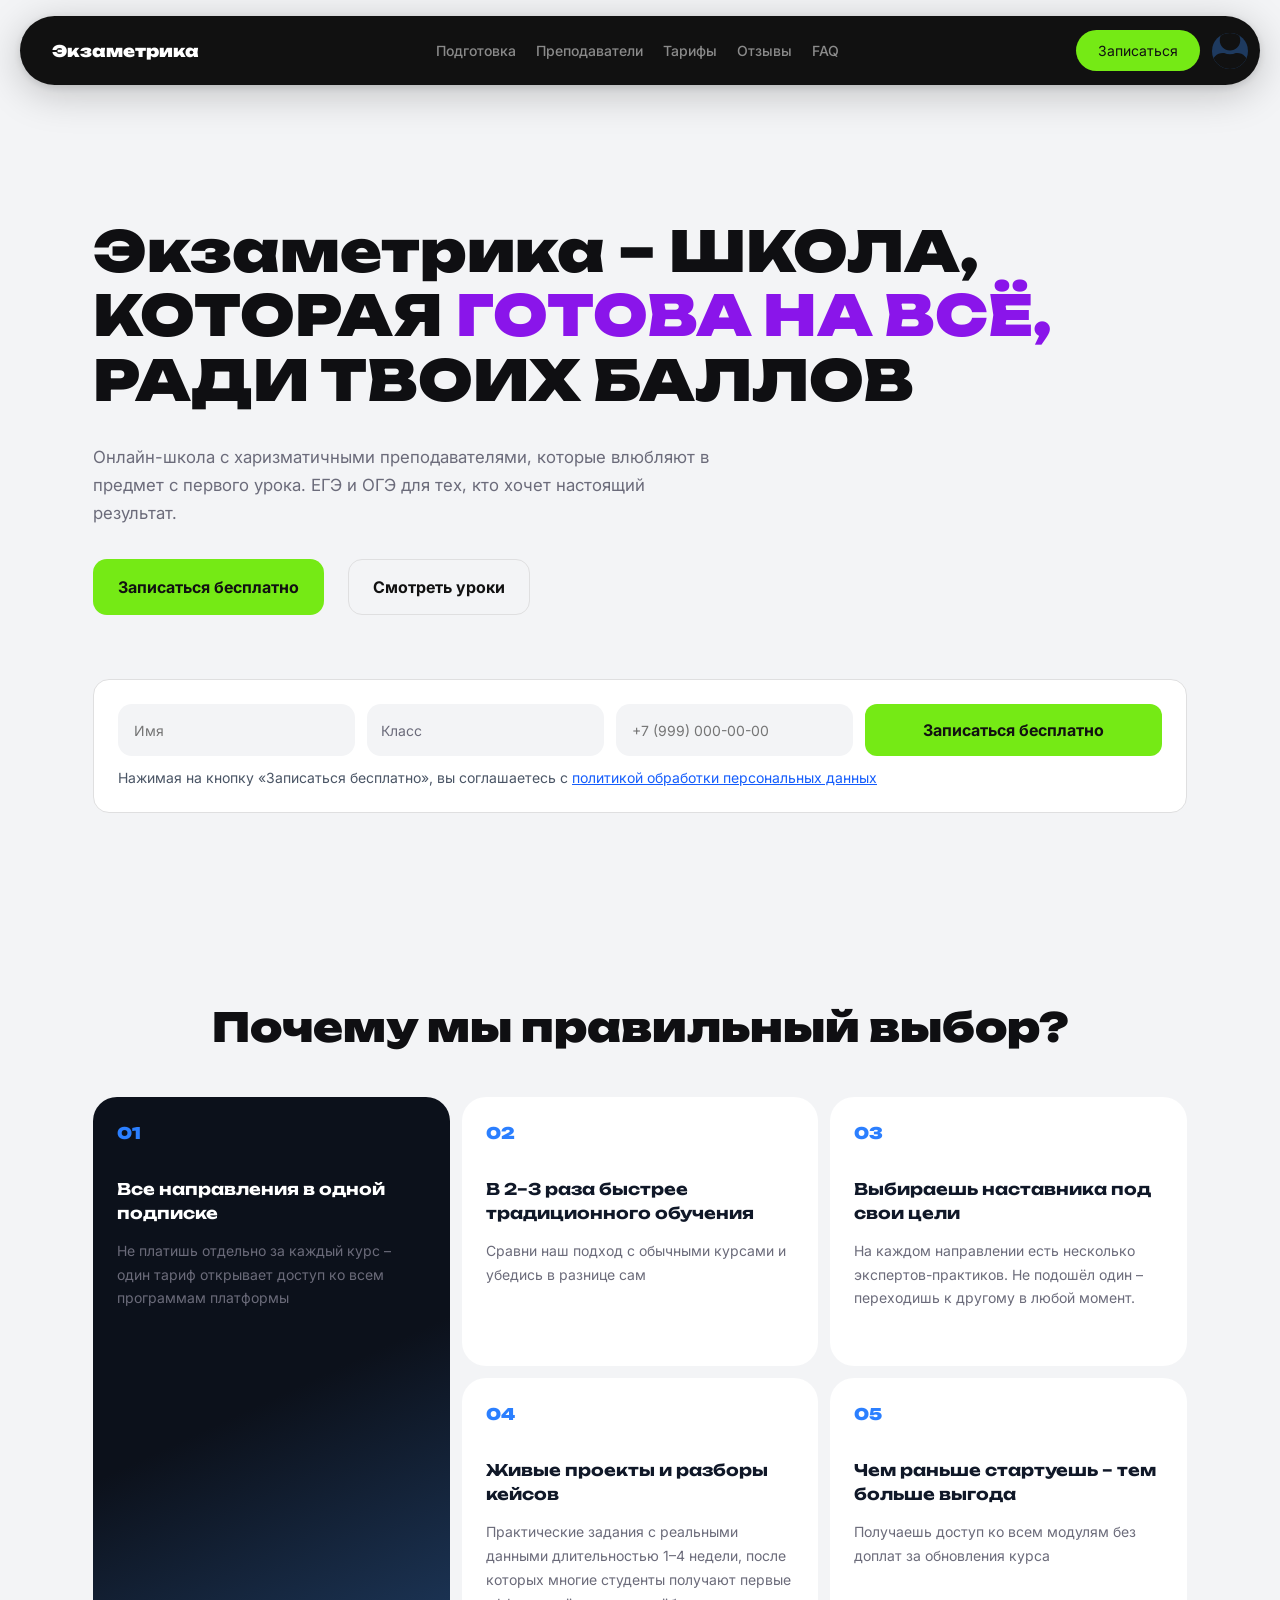
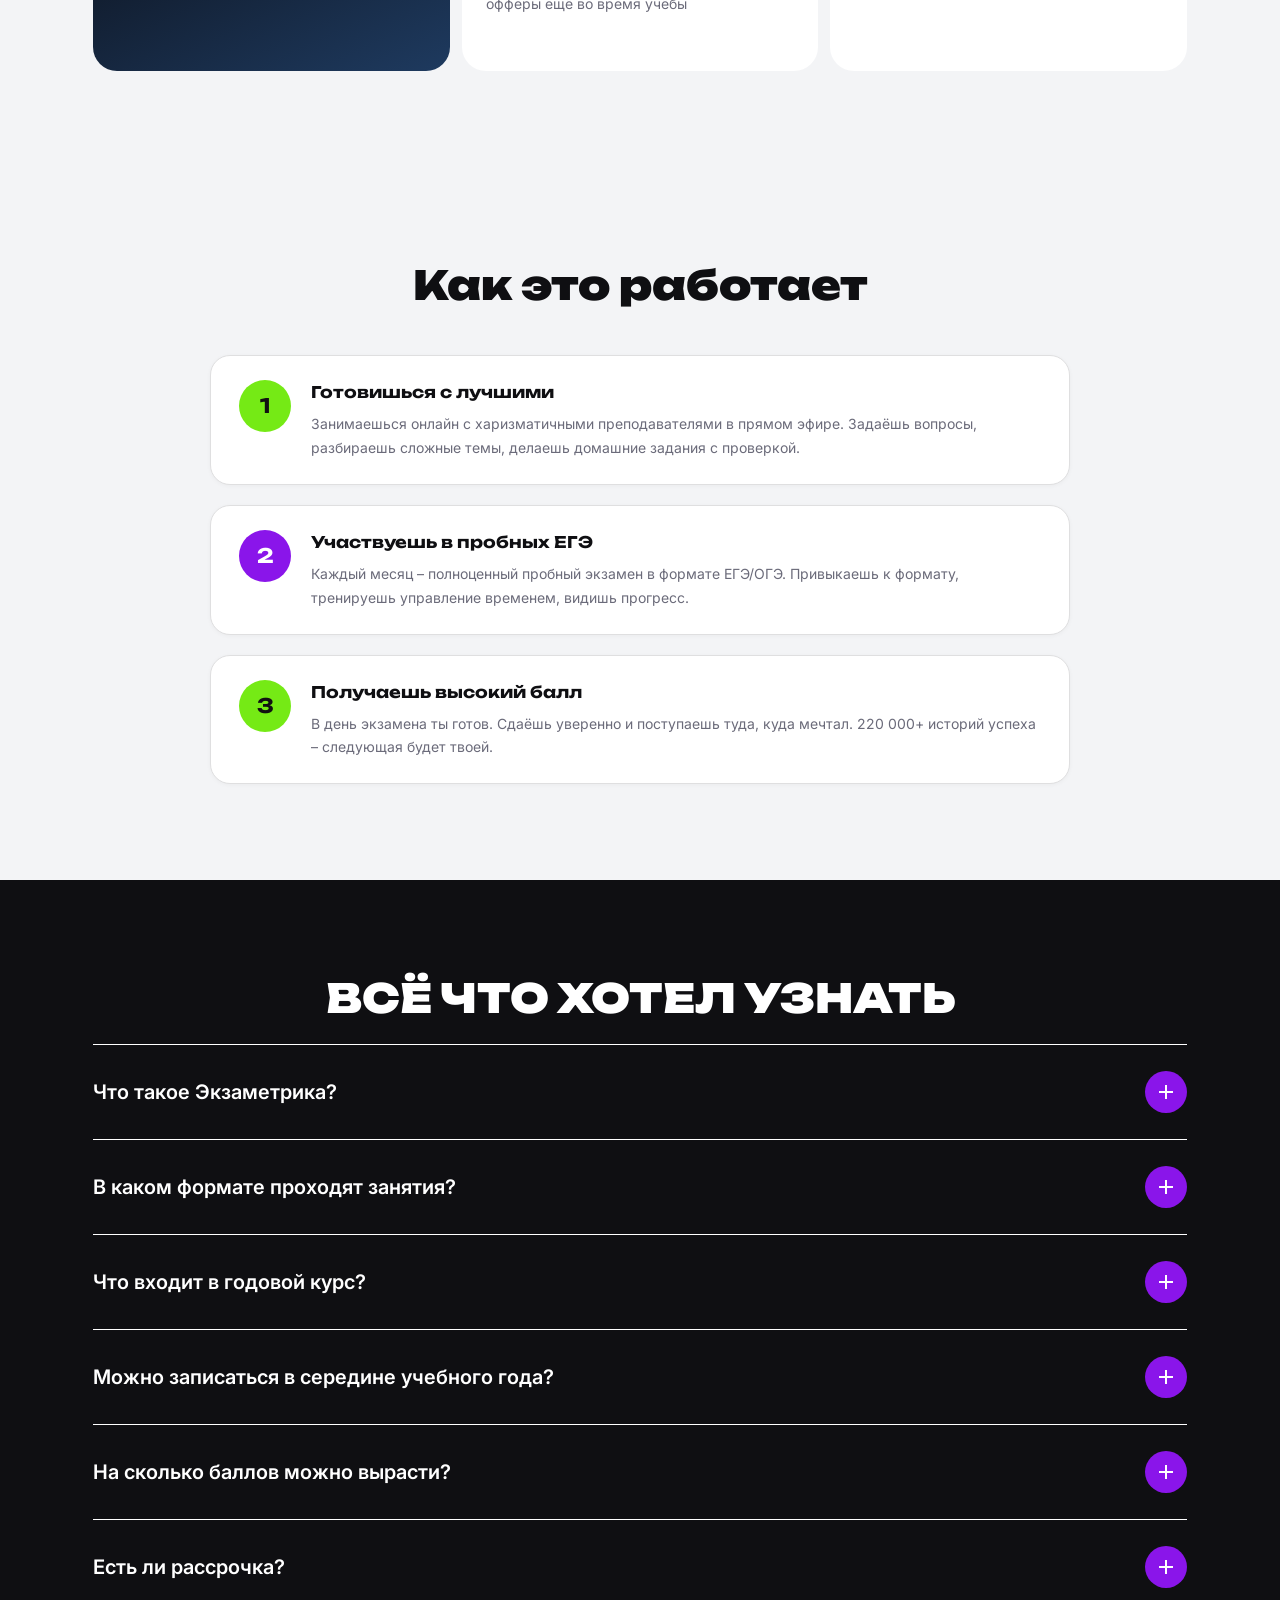
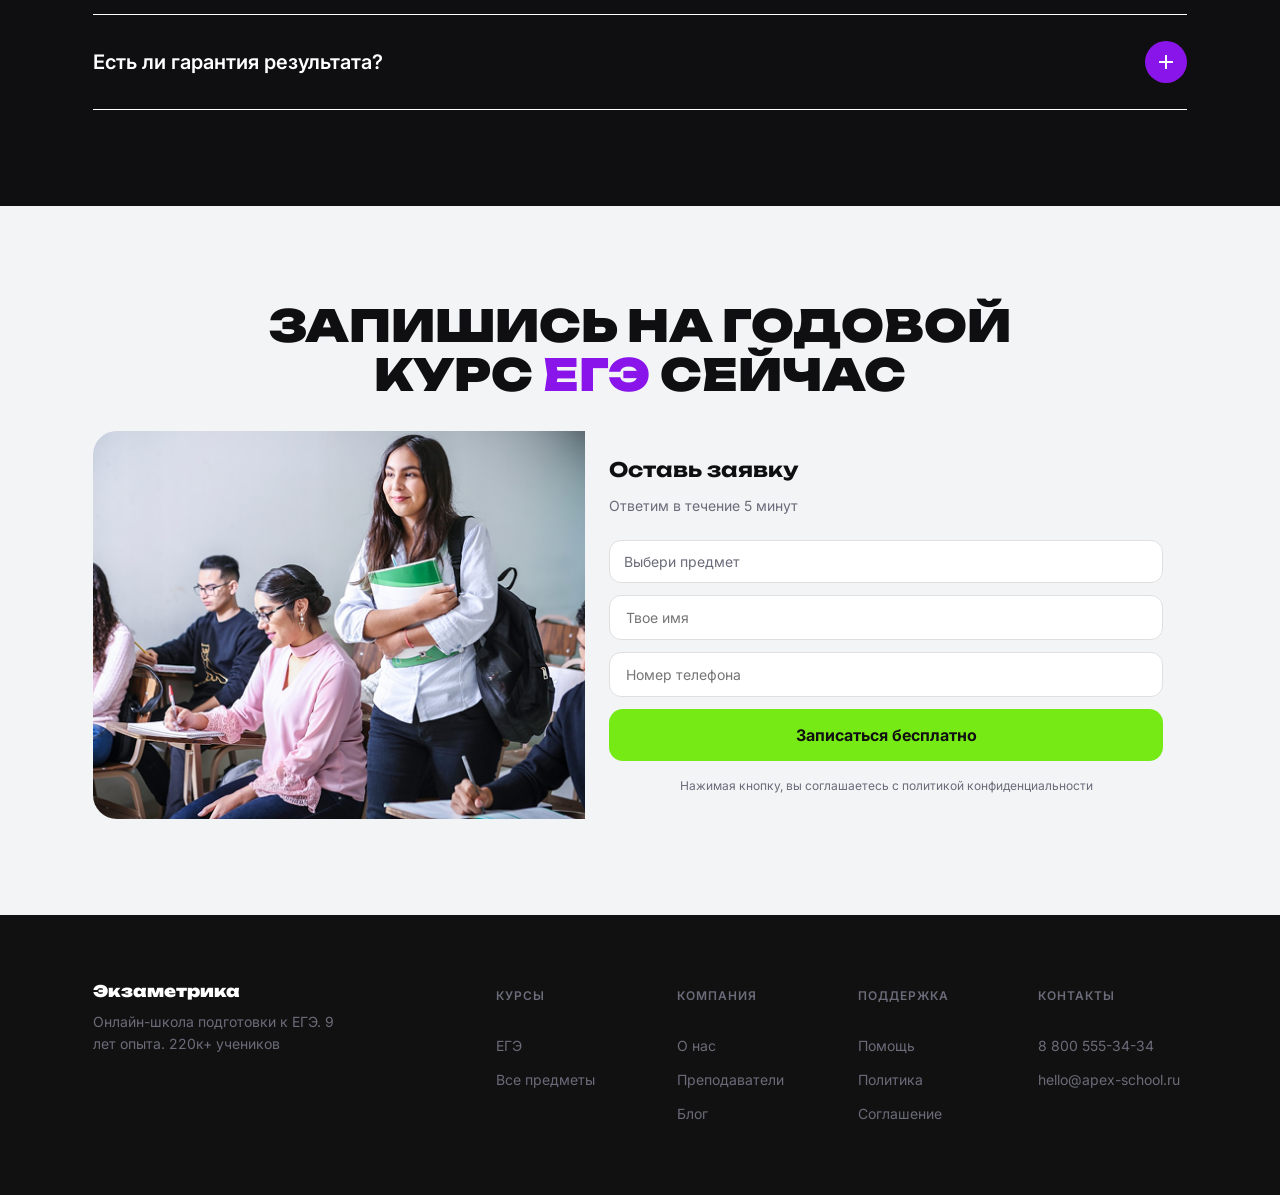
==== commit aebe0d04: "fix&style: schedule, dashboard repair, and fix header" ====
--- a/pages/index.html
+++ b/pages/index.html
@@ -24,8 +24,8 @@
     </ul>
     <div class="nav-actions">
       <a href="#cta" class="btn-primary btn-pill">Записаться</a>
-      <a href="dashboard.html" class="nav-avatar" id="navAvatar" title="Личный кабинет">
-        <img src="../assets/Avatar.png" alt="Аватар пользователя" width="32" height="32" id="avatarImage">
+      <a href="login.html" class="nav-avatar" title="Войти">
+        <img class="avatar" src="../assets/profile.svg" alt="Аватар пользователя" data-header-avatar>
       </a>
     </div>
     <button class="nav-toggle" aria-label="Открыть меню" onclick="document.querySelector('.nav-wrap').classList.toggle('menu-open')">
@@ -51,7 +51,7 @@
       <p>Онлайн-школа с харизматичными преподавателями, которые влюбляют в предмет с первого урока. ЕГЭ и ОГЭ для тех, кто хочет настоящий результат.</p>
       <div class="hero-ctas">
         <button type="button" class="btn-primary" id="heroCtaPrimary">Записаться бесплатно</button>
-        <a href="knowledge-base.html" class="btn-outline" style="text-decoration:none;display:inline-flex;align-items:center;justify-content:center;">Смотреть уроки</a>
+        <a href="knowledge-base.html" class="btn-outline btn" style="text-decoration:none;">Смотреть уроки</a>
       </div>
     </div>
 
--- a/pages/styles/style.css
+++ b/pages/styles/style.css
@@ -1,27 +1,3 @@
-/* =====================================================================
-   ЭКЗАМЕТРИКА — единый итоговый style.css
-   ---------------------------------------------------------------------
-   Структура:
-   1. Переменные и сброс
-   2. Общие компоненты (кнопки, card, mini-stat, section-title)
-   3. Маркетинговый навбар (index / about / privacy) + мобильное меню
-   4. App-навбар (dashboard / schedule / kb / blog / support / teachers)
-      + аватар с выпадающим меню аккаунта
-   5. Хлебные крошки
-   6. Контейнер приложения (.app-container)
-   7. Футер (общий на всех страницах, кроме login / register)
-   8. Страницы авторизации (login + register)
-   9. Стили конкретных страниц
-   10. МОБИЛЬНЫЕ ПРАВКИ — единый хедер (лого/аватар/бургер, без rounded-bug),
-       мобильная поддержка (табы «чат / вопросы»), мобильное расписание
-       (один день вместо недели), мобильный дашборд (карточки вместо
-       таблицы заданий). Всё внутри @media (max-width:640/700px), поэтому
-       десктоп не затронут.
-===================================================================== */
-
-/* ---------------------------------------------------------------------
-   1. ПЕРЕМЕННЫЕ И СБРОС
---------------------------------------------------------------------- */
 :root{
   --black:#111111;
   --header:#0F0F12;
@@ -954,8 +930,8 @@
 .support-faq-q span{ font-family:'Unbounded',sans-serif; font-weight:700; font-size:14px; color:var(--black); }
 .support-faq-toggle{ width:32px; height:32px; background:var(--back); border-radius:50%; flex:none; display:flex; align-items:center; justify-content:center; font-size:16px; color:var(--black); transition:transform .2s ease; }
 .support-faq-item.open .support-faq-toggle{ transform:rotate(45deg); }
-.support-faq-a{ max-height:0; overflow:hidden; transition:max-height .25s ease; }
-.support-faq-item.open .support-faq-a{ max-height:200px; }
+.support-faq-a{ max-height:0; overflow:hidden; transition:max-height .35s ease; }
+.support-faq-item.open .support-faq-a{ max-height:800px; }
 .support-faq-a p{ padding:0 0 20px; color:var(--main-text); font-size:14px; line-height:1.7; }
 
 /* переключатель «Чат с куратором / Частые вопросы» — виден только на мобиле */
@@ -987,6 +963,12 @@
   .chat-card,.faq-card{ display:none; width:100%; max-width:none; }
   .chat-card.active-panel,.faq-card.active-panel{ display:flex; }
   .chat-card{ height:500px; }
+
+  .faq-card{ padding:20px; }
+  .faq-card h3{ font-size:18px; }
+  .support-faq-q{ padding:16px 0; gap:10px; }
+  .support-faq-q span{ font-size:13px; line-height:1.4; }
+  .support-faq-a p{ padding-bottom:16px; font-size:13px; line-height:1.6; }
 }
 
 /* ---------- 9.9 Teachers (teachers.html) ---------- */
@@ -1016,15 +998,6 @@
   .teachers h2{ font-size:34px; }
 }
 
-/* =====================================================================
-   10. МОБИЛЬНЫЕ ПРАВКИ ХЕДЕРА — ЕДИНЫЕ ДЛЯ ВСЕХ СТРАНИЦ (640px)
-   ---------------------------------------------------------------------
-   Главный баг-фикс: .nav-wrap был display:flex БЕЗ flex-direction,
-   поэтому .nav и .mobile-menu стояли в один ряд и меню расползалось на
-   весь экран. Добавляем flex-direction:column — и всё встаёт на место.
-   Хедер становится плоской чёрной полосой на всю ширину (без пилюли),
-   лого слева, аватар + бургер справа, баллы прячутся внутрь бургера.
-===================================================================== */
 @media (max-width:640px){
   /* --- маркетинговый хедер --- */
   .nav-wrap{
@@ -1094,6 +1067,11 @@
     display: flex;
     flex-direction: column;
 }
+/* Пока <dialog> закрыт — его вообще нет в потоке. Без этого на мобилке
+   под футером остаётся «призрак» модалки. */
+.material-modal:not([open]) {
+    display: none !important;
+}
 .material-modal::backdrop {
     background: rgba(10, 12, 18, 0.6);
     backdrop-filter: blur(4px);
@@ -1250,4 +1228,15 @@
     .material-modal__body { padding: 16px; font-size: 14px; }
     .material-modal__footer { padding: 12px 16px 16px; }
     .material-modal__title { font-size: 16px; }
+}
+
+.btn-outline.btn{
+  display:inline-flex;
+  align-items:center;
+  justify-content:center;
+  padding:16px 25px;
+  font-weight:700;
+  font-size:16px;
+  text-decoration:none;
+  border-radius:14px;
 }
